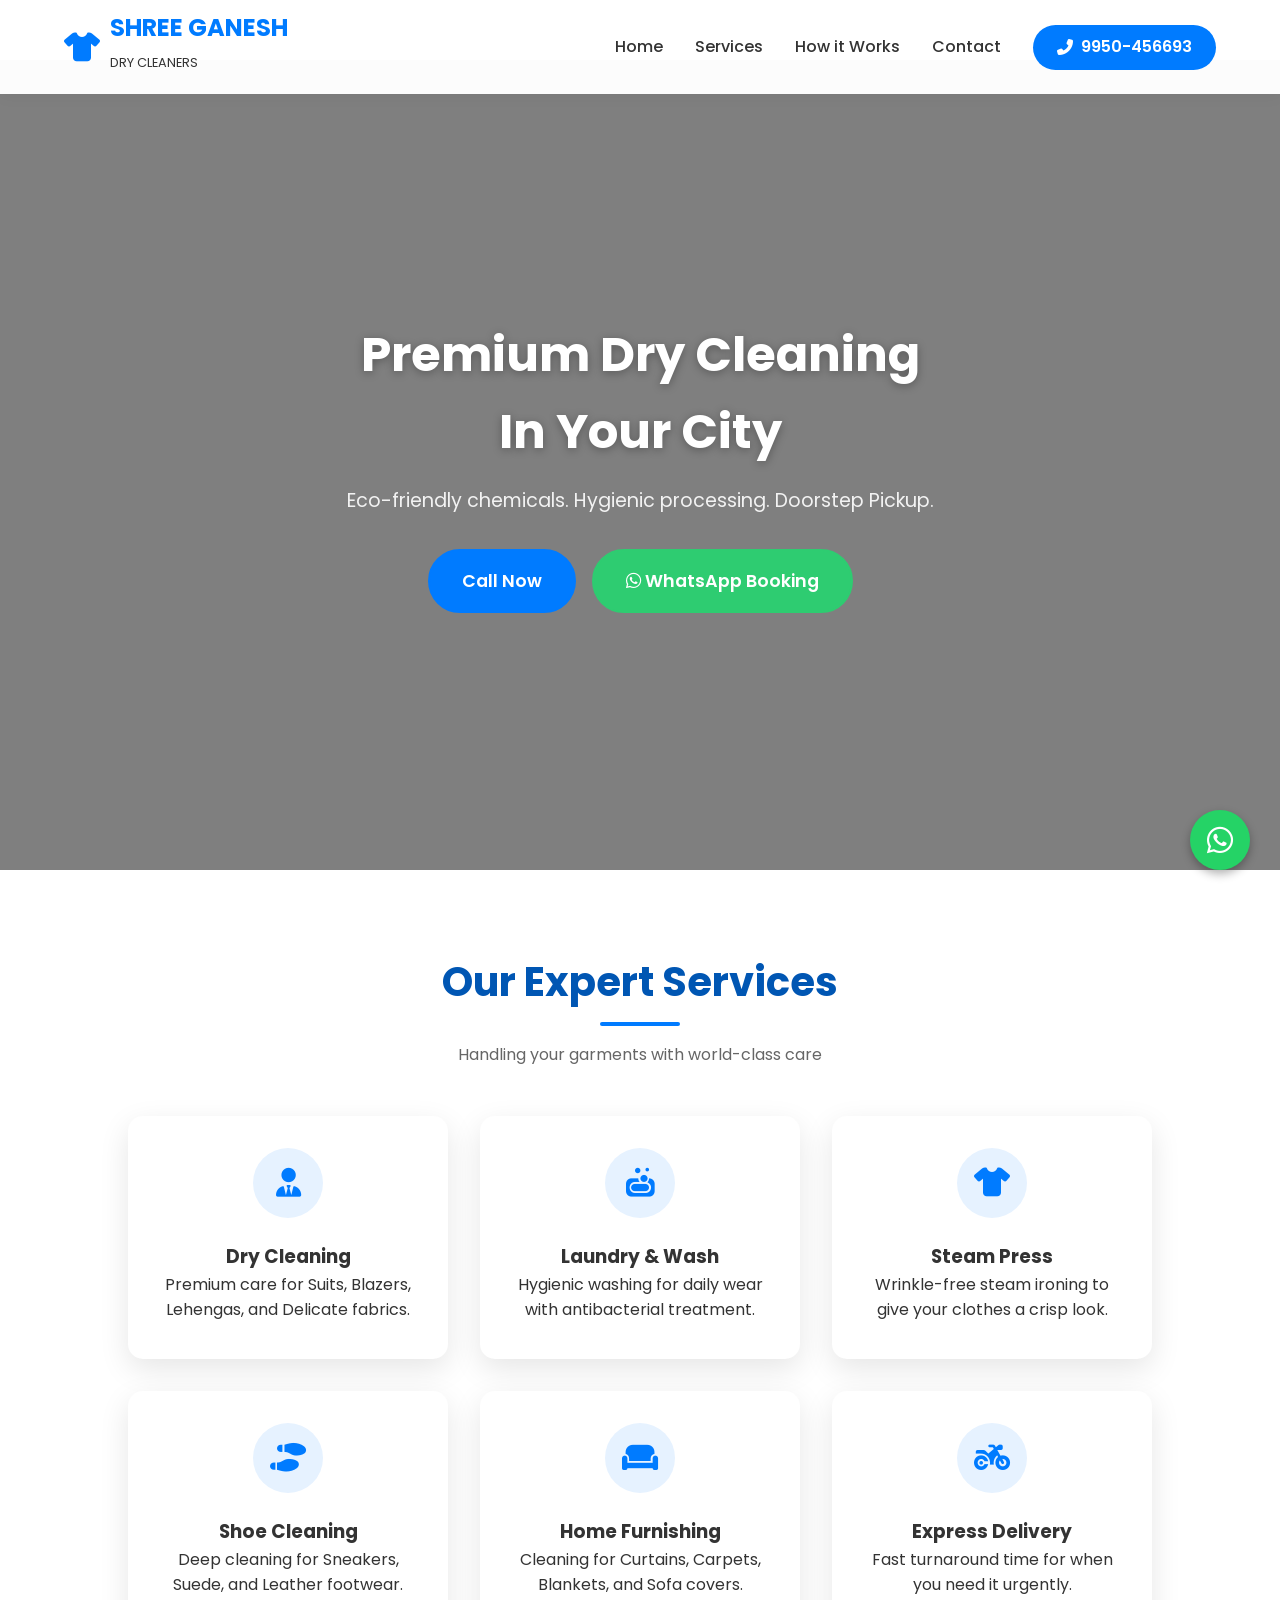
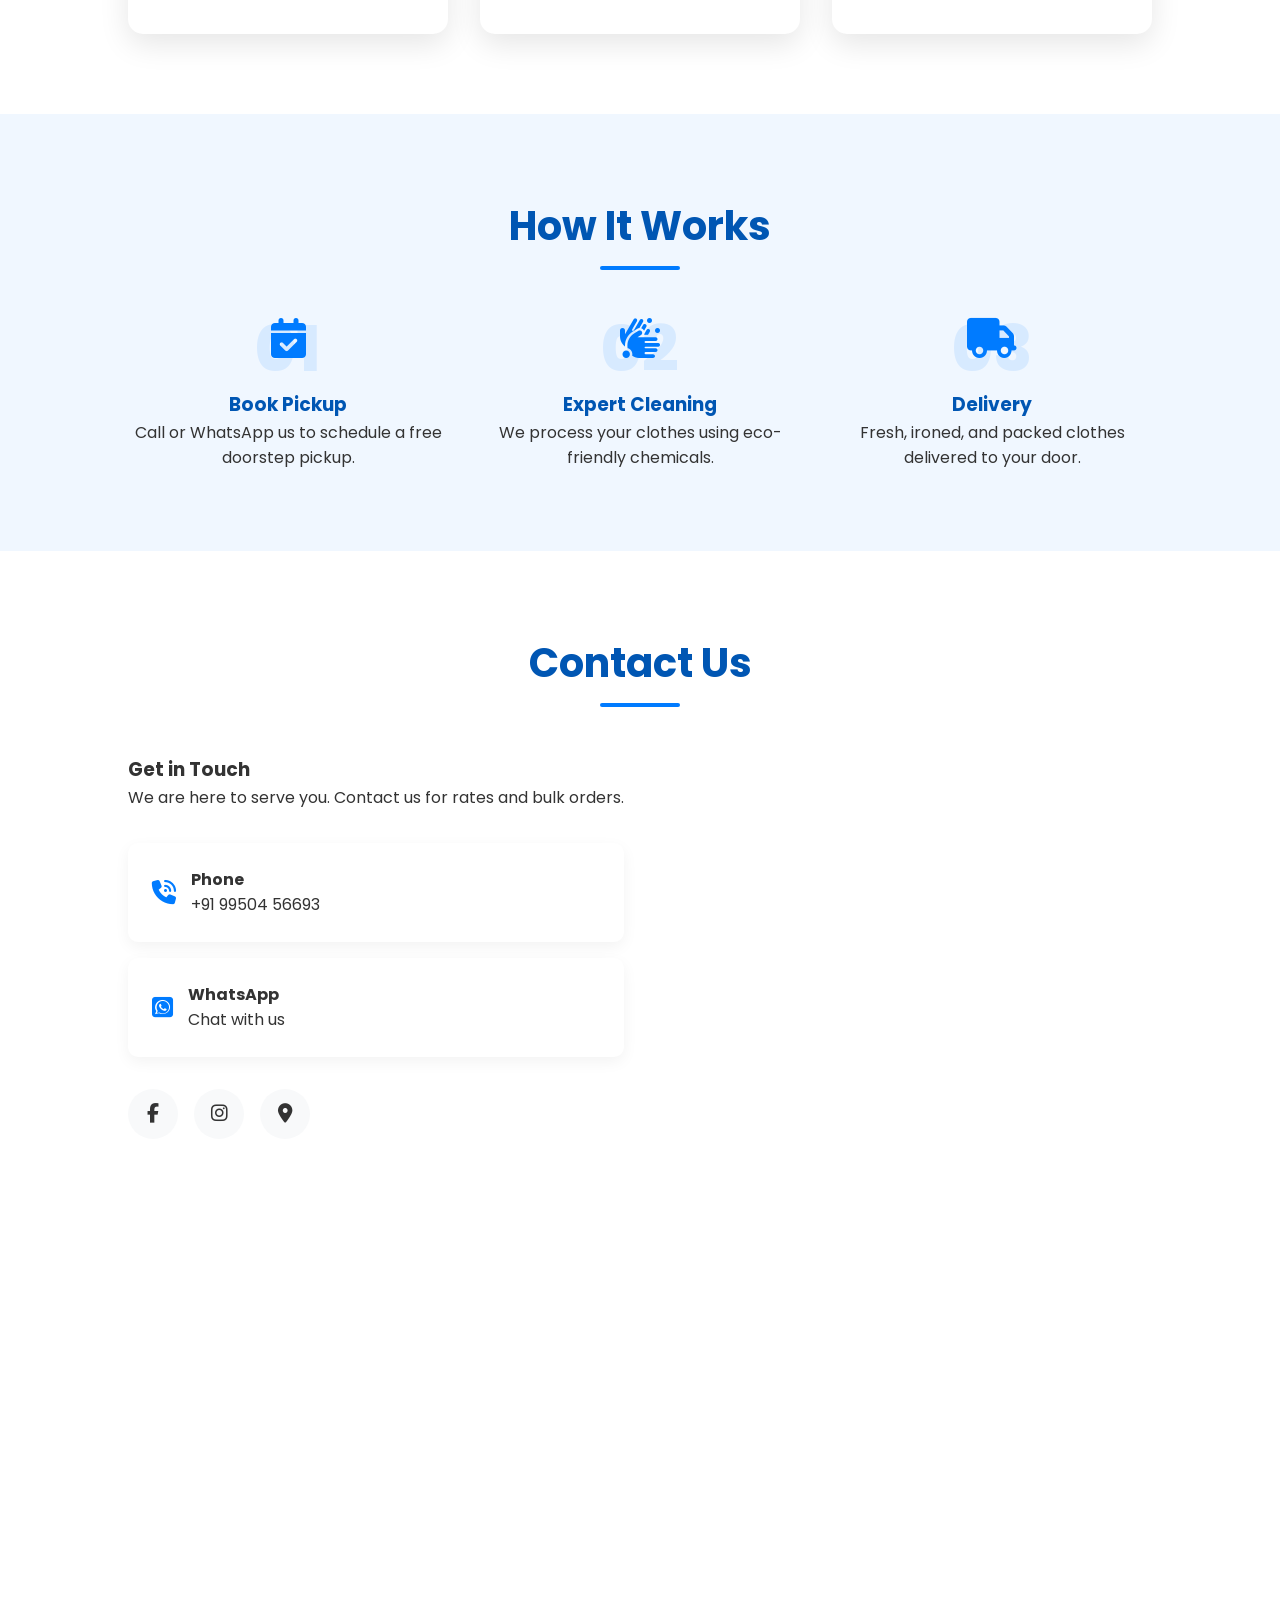
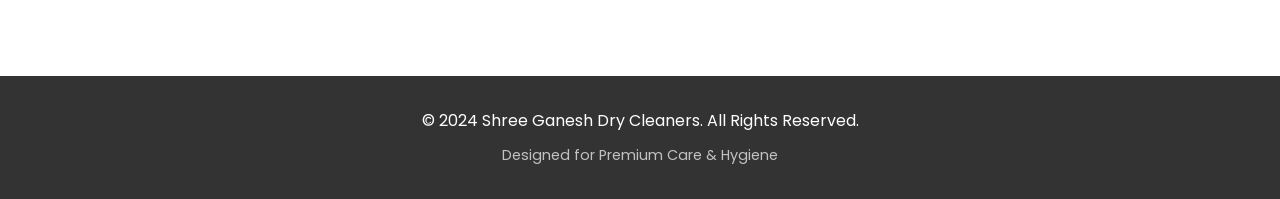
==== index.html @ 471243cd "Update index.html" ====
<!DOCTYPE html>
<html lang="en">
<head>
    <meta charset="UTF-8">
    <meta name="viewport" content="width=device-width, initial-scale=1.0">
    <title>Shree Ganesh Dry Cleaners | Premium Laundry Service</title>
    <link href="https://fonts.googleapis.com/css2?family=Poppins:wght@300;400;600;700&display=swap" rel="stylesheet">
    <link rel="stylesheet" href="https://cdnjs.cloudflare.com/ajax/libs/font-awesome/6.4.0/css/all.min.css">
    
    <style>
        /* --- VARIABLES & RESET --- */
        :root {
            --primary: #007bff; /* Clean Blue like UClean/Tumbledry */
            --secondary: #0056b3;
            --accent: #2ecc71; /* WhatsApp Green */
            --dark: #333333;
            --light: #f8f9fa;
            --white: #ffffff;
            --shadow: 0 10px 30px rgba(0,0,0,0.1);
            --transition: all 0.3s ease;
        }

        * {
            margin: 0;
            padding: 0;
            box-sizing: border-box;
            font-family: 'Poppins', sans-serif;
            scroll-behavior: smooth;
        }

        body {
            color: var(--dark);
            line-height: 1.6;
            background-color: var(--white);
        }

        a { text-decoration: none; color: inherit; }
        ul { list-style: none; }

        /* --- NAVBAR --- */
        header {
            position: fixed;
            top: 0;
            width: 100%;
            background: rgba(255, 255, 255, 0.98);
            box-shadow: 0 2px 15px rgba(0,0,0,0.05);
            z-index: 1000;
            padding: 1rem 5%;
            display: flex;
            justify-content: space-between;
            align-items: center;
        }

        .logo {
            font-size: 1.5rem;
            font-weight: 700;
            color: var(--primary);
            display: flex;
            align-items: center;
            gap: 10px;
        }

        .logo i { font-size: 1.8rem; }

        .nav-menu {
            display: flex;
            gap: 2rem;
            align-items: center;
        }

        .nav-link {
            font-weight: 500;
            color: var(--dark);
            transition: var(--transition);
        }

        .nav-link:hover { color: var(--primary); }

        .cta-btn {
            background: var(--primary);
            color: var(--white);
            padding: 0.6rem 1.5rem;
            border-radius: 50px;
            font-weight: 600;
            transition: var(--transition);
            display: inline-flex;
            align-items: center;
            gap: 8px;
        }

        .cta-btn:hover {
            background: var(--secondary);
            transform: translateY(-2px);
        }

        /* --- HERO SECTION --- */
        .hero {
            height: 90vh;
            background: linear-gradient(rgba(0,0,0,0.5), rgba(0,0,0,0.5)), url('https://images.unsplash.com/photo-1545173168-9f1947eebb8f?ixlib=rb-1.2.1&auto=format&fit=crop&w=1950&q=80');
            background-size: cover;
            background-position: center;
            display: flex;
            align-items: center;
            justify-content: center;
            text-align: center;
            color: var(--white);
            padding: 0 1rem;
            margin-top: 60px;
        }

        .hero-content h1 {
            font-size: 3rem;
            margin-bottom: 1rem;
            text-shadow: 0 2px 10px rgba(0,0,0,0.3);
        }

        .hero-content p {
            font-size: 1.2rem;
            margin-bottom: 2rem;
            opacity: 0.9;
        }

        .btn-group {
            display: flex;
            gap: 1rem;
            justify-content: center;
            flex-wrap: wrap;
        }

        .hero-btn {
            padding: 1rem 2rem;
            border-radius: 50px;
            font-weight: 600;
            font-size: 1.1rem;
            transition: var(--transition);
        }

        .btn-primary {
            background: var(--primary);
            color: var(--white);
            border: 2px solid var(--primary);
        }

        .btn-whatsapp {
            background: var(--accent);
            color: var(--white);
            border: 2px solid var(--accent);
        }

        .hero-btn:hover { transform: scale(1.05); }

        /* --- SERVICES SECTION --- */
        section { padding: 5rem 10%; }

        .section-header {
            text-align: center;
            margin-bottom: 3rem;
        }

        .section-header h2 {
            font-size: 2.5rem;
            color: var(--secondary);
            margin-bottom: 0.5rem;
        }

        .divider {
            height: 4px;
            width: 80px;
            background: var(--primary);
            margin: 0 auto;
            border-radius: 2px;
        }

        .services-grid {
            display: grid;
            grid-template-columns: repeat(auto-fit, minmax(250px, 1fr));
            gap: 2rem;
        }

        .service-card {
            background: var(--white);
            padding: 2rem;
            border-radius: 15px;
            box-shadow: var(--shadow);
            text-align: center;
            transition: var(--transition);
            border-bottom: 4px solid transparent;
        }

        .service-card:hover {
            transform: translateY(-10px);
            border-bottom: 4px solid var(--primary);
        }

        .service-icon {
            width: 70px;
            height: 70px;
            background: #e6f2ff;
            border-radius: 50%;
            display: flex;
            align-items: center;
            justify-content: center;
            margin: 0 auto 1.5rem;
            color: var(--primary);
            font-size: 1.8rem;
        }

        /* --- HOW IT WORKS (Process) --- */
        .process-section {
            background-color: #f0f7ff;
        }

        .process-steps {
            display: flex;
            justify-content: space-between;
            flex-wrap: wrap;
            gap: 2rem;
            text-align: center;
        }

        .step {
            flex: 1;
            min-width: 200px;
            position: relative;
        }

        .step-number {
            font-size: 4rem;
            color: rgba(0, 123, 255, 0.1);
            font-weight: 800;
            position: absolute;
            top: -20px;
            left: 50%;
            transform: translateX(-50%);
            z-index: 0;
        }

        .step-content {
            position: relative;
            z-index: 1;
        }

        .step h3 { margin-top: 1rem; color: var(--secondary); }

        /* --- CONTACT SECTION --- */
        .contact-container {
            display: flex;
            flex-wrap: wrap;
            gap: 2rem;
            justify-content: space-between;
        }

        .contact-info {
            flex: 1;
            min-width: 300px;
        }

        .contact-card {
            background: var(--white);
            padding: 1.5rem;
            border-radius: 10px;
            box-shadow: 0 5px 15px rgba(0,0,0,0.05);
            margin-bottom: 1rem;
            display: flex;
            align-items: center;
            gap: 15px;
            transition: var(--transition);
        }
        
        .contact-card:hover { transform: translateX(10px); }

        .contact-card i {
            font-size: 1.5rem;
            color: var(--primary);
        }

        .social-icons {
            display: flex;
            gap: 1rem;
            margin-top: 2rem;
        }

        .social-btn {
            width: 50px;
            height: 50px;
            border-radius: 50%;
            background: var(--light);
            display: flex;
            align-items: center;
            justify-content: center;
            color: var(--dark);
            font-size: 1.2rem;
            transition: var(--transition);
        }

        .social-btn:hover {
            background: var(--primary);
            color: var(--white);
        }

        /* --- FOOTER --- */
        footer {
            background: var(--dark);
            color: var(--white);
            padding: 2rem 5%;
            text-align: center;
        }

        /* --- FLOATING WHATSAPP --- */
        .float-wa {
            position: fixed;
            bottom: 30px;
            right: 30px;
            background-color: #25d366;
            color: white;
            width: 60px;
            height: 60px;
            border-radius: 50%;
            display: flex;
            align-items: center;
            justify-content: center;
            font-size: 30px;
            box-shadow: 0 4px 10px rgba(0,0,0,0.3);
            z-index: 2000;
            transition: var(--transition);
            animation: pulse 2s infinite;
        }

        .float-wa:hover { transform: scale(1.1); }

        @keyframes pulse {
            0% { box-shadow: 0 0 0 0 rgba(37, 211, 102, 0.7); }
            70% { box-shadow: 0 0 0 15px rgba(37, 211, 102, 0); }
            100% { box-shadow: 0 0 0 0 rgba(37, 211, 102, 0); }
        }

        /* --- MOBILE --- */
        .mobile-menu-btn { display: none; font-size: 1.5rem; cursor: pointer; }

        @media (max-width: 768px) {
            .mobile-menu-btn { display: block; }
            .nav-menu {
                display: none;
                position: absolute;
                top: 70px;
                left: 0;
                width: 100%;
                background: var(--white);
                flex-direction: column;
                padding: 2rem;
                box-shadow: 0 10px 10px rgba(0,0,0,0.1);
            }
            .nav-menu.active { display: flex; }
            .hero-content h1 { font-size: 2rem; }
            section { padding: 3rem 5%; }
        }
        
        /* Animation Classes */
        .fade-in {
            opacity: 0;
            transform: translateY(30px);
            transition: opacity 0.6s ease-out, transform 0.6s ease-out;
        }
        .fade-in.visible {
            opacity: 1;
            transform: translateY(0);
        }
    </style>
</head>
<body>

    <a href="https://wa.me/919950456693?text=Hi, I would like to schedule a laundry pickup." class="float-wa" target="_blank">
        <i class="fab fa-whatsapp"></i>
    </a>

    <header>
        <div class="logo">
            <i class="fas fa-tshirt"></i>
            <div>
                <span style="display:block; line-height:1;">SHREE GANESH</span>
                <span style="font-size: 0.8rem; font-weight:400; color:var(--dark);">DRY CLEANERS</span>
            </div>
        </div>
        <div class="mobile-menu-btn" onclick="toggleMenu()"><i class="fas fa-bars"></i></div>
        <ul class="nav-menu">
            <li><a href="#home" class="nav-link">Home</a></li>
            <li><a href="#services" class="nav-link">Services</a></li>
            <li><a href="#process" class="nav-link">How it Works</a></li>
            <li><a href="#contact" class="nav-link">Contact</a></li>
            <li>
                <a href="tel:9950456693" class="cta-btn">
                    <i class="fas fa-phone-alt"></i> 9950-456693
                </a>
            </li>
        </ul>
    </header>

    <div id="home" class="hero">
        <div class="hero-content fade-in">
            <h1>Premium Dry Cleaning<br>In Your City</h1>
            <p>Eco-friendly chemicals. Hygienic processing. Doorstep Pickup.</p>
            <div class="btn-group">
                <a href="tel:9950456693" class="hero-btn btn-primary">Call Now</a>
                <a href="https://wa.me/919950456693?text=Hi, I need a laundry pickup." class="hero-btn btn-whatsapp"><i class="fab fa-whatsapp"></i> WhatsApp Booking</a>
            </div>
        </div>
    </div>

    <section id="services">
        <div class="section-header fade-in">
            <h2>Our Expert Services</h2>
            <div class="divider"></div>
            <p style="margin-top:1rem; color:#666;">Handling your garments with world-class care</p>
        </div>
        
        <div class="services-grid">
            <div class="service-card fade-in">
                <div class="service-icon"><i class="fas fa-user-tie"></i></div>
                <h3>Dry Cleaning</h3>
                <p>Premium care for Suits, Blazers, Lehengas, and Delicate fabrics.</p>
            </div>
            <div class="service-card fade-in">
                <div class="service-icon"><i class="fas fa-soap"></i></div>
                <h3>Laundry & Wash</h3>
                <p>Hygienic washing for daily wear with antibacterial treatment.</p>
            </div>
            <div class="service-card fade-in">
                <div class="service-icon"><i class="fas fa-tshirt"></i></div>
                <h3>Steam Press</h3>
                <p>Wrinkle-free steam ironing to give your clothes a crisp look.</p>
            </div>
            <div class="service-card fade-in">
                <div class="service-icon"><i class="fas fa-shoe-prints"></i></div>
                <h3>Shoe Cleaning</h3>
                <p>Deep cleaning for Sneakers, Suede, and Leather footwear.</p>
            </div>
            <div class="service-card fade-in">
                <div class="service-icon"><i class="fas fa-couch"></i></div>
                <h3>Home Furnishing</h3>
                <p>Cleaning for Curtains, Carpets, Blankets, and Sofa covers.</p>
            </div>
            <div class="service-card fade-in">
                <div class="service-icon"><i class="fas fa-motorcycle"></i></div>
                <h3>Express Delivery</h3>
                <p>Fast turnaround time for when you need it urgently.</p>
            </div>
        </div>
    </section>

    <section id="process" class="process-section">
        <div class="section-header fade-in">
            <h2>How It Works</h2>
            <div class="divider"></div>
        </div>
        <div class="process-steps">
            <div class="step fade-in">
                <div class="step-number">01</div>
                <div class="step-content">
                    <i class="fas fa-calendar-check" style="font-size: 2.5rem; color: var(--primary); margin-bottom: 1rem;"></i>
                    <h3>Book Pickup</h3>
                    <p>Call or WhatsApp us to schedule a free doorstep pickup.</p>
                </div>
            </div>
            <div class="step fade-in">
                <div class="step-number">02</div>
                <div class="step-content">
                    <i class="fas fa-hands-bubbles" style="font-size: 2.5rem; color: var(--primary); margin-bottom: 1rem;"></i>
                    <h3>Expert Cleaning</h3>
                    <p>We process your clothes using eco-friendly chemicals.</p>
                </div>
            </div>
            <div class="step fade-in">
                <div class="step-number">03</div>
                <div class="step-content">
                    <i class="fas fa-truck" style="font-size: 2.5rem; color: var(--primary); margin-bottom: 1rem;"></i>
                    <h3>Delivery</h3>
                    <p>Fresh, ironed, and packed clothes delivered to your door.</p>
                </div>
            </div>
        </div>
    </section>

    <section id="contact">
        <div class="section-header fade-in">
            <h2>Contact Us</h2>
            <div class="divider"></div>
        </div>
        <div class="contact-container">
            <div class="contact-info fade-in">
                <h3>Get in Touch</h3>
                <p style="margin-bottom: 2rem;">We are here to serve you. Contact us for rates and bulk orders.</p>
                
                <a href="tel:9950456693" class="contact-card">
                    <i class="fas fa-phone-volume"></i>
                    <div>
                        <h4>Phone</h4>
                        <p>+91 99504 56693</p>
                    </div>
                </a>
                
                <a href="https://wa.me/919950456693" class="contact-card">
                    <i class="fab fa-whatsapp-square"></i>
                    <div>
                        <h4>WhatsApp</h4>
                        <p>Chat with us</p>
                    </div>
                </a>

                <div class="social-icons">
                    <a href="https://www.facebook.com/profile.php?id=61555297948252&sk=about" class="social-btn" title="Facebook"><i class="fab fa-facebook-f"></i></a>
                    <a href="https://www.instagram.com/sgdry_cleaners/" class="social-btn" title="Instagram"><i class="fab fa-instagram"></i></a>
                    <a href="https://maps.app.goo.gl/2CET2PLKk7V8Wr288" class="social-btn" title="Google Map"><i class="fas fa-map-marker-alt"></i></a>
                </div>
            </div>
            
            <div class="contact-image fade-in" style="flex:1; min-width:300px; height: 350px; background: url('https://images.unsplash.com/photo-1517677208171-0bc6799a631f?ixlib=rb-1.2.1&auto=format&fit=crop&w=1350&q=80') center/cover; border-radius: 15px;">
                </div>
        </div>
    </section>
    
    <iframe src="https://www.google.com/maps/embed?pb=!1m18!1m12!1m3!1d3611.775220442018!2d75.83210241010208!3d25.14328917765285!2m3!1f0!2f0!3f0!3m2!1i1024!2i768!4f13.1!3m3!1m2!1s0x396f84c1965e6d31%3A0x9be61f340d26aabc!2sSHREE%20GANESH%20DRY%20CLEANERS!5e0!3m2!1sen!2sin!4v1766423666467!5m2!1sen!2sin" width="600" height="450" style="border:0;" allowfullscreen="" loading="lazy" referrerpolicy="no-referrer-when-downgrade"></iframe>

    <footer>
        <p>&copy; 2024 Shree Ganesh Dry Cleaners. All Rights Reserved.</p>
        <p style="font-size: 0.9rem; margin-top: 10px; opacity: 0.7;">
            Designed for Premium Care & Hygiene
        </p>
    </footer>

    <script>
        // Mobile Menu Toggle
        function toggleMenu() {
            document.querySelector('.nav-menu').classList.toggle('active');
        }

        // Scroll Animation Observer
        const observer = new IntersectionObserver((entries) => {
            entries.forEach(entry => {
                if (entry.isIntersecting) {
                    entry.target.classList.add('visible');
                }
            });
        }, { threshold: 0.1 });

        document.querySelectorAll('.fade-in').forEach(el => observer.observe(el));
    </script>
</body>
</html>
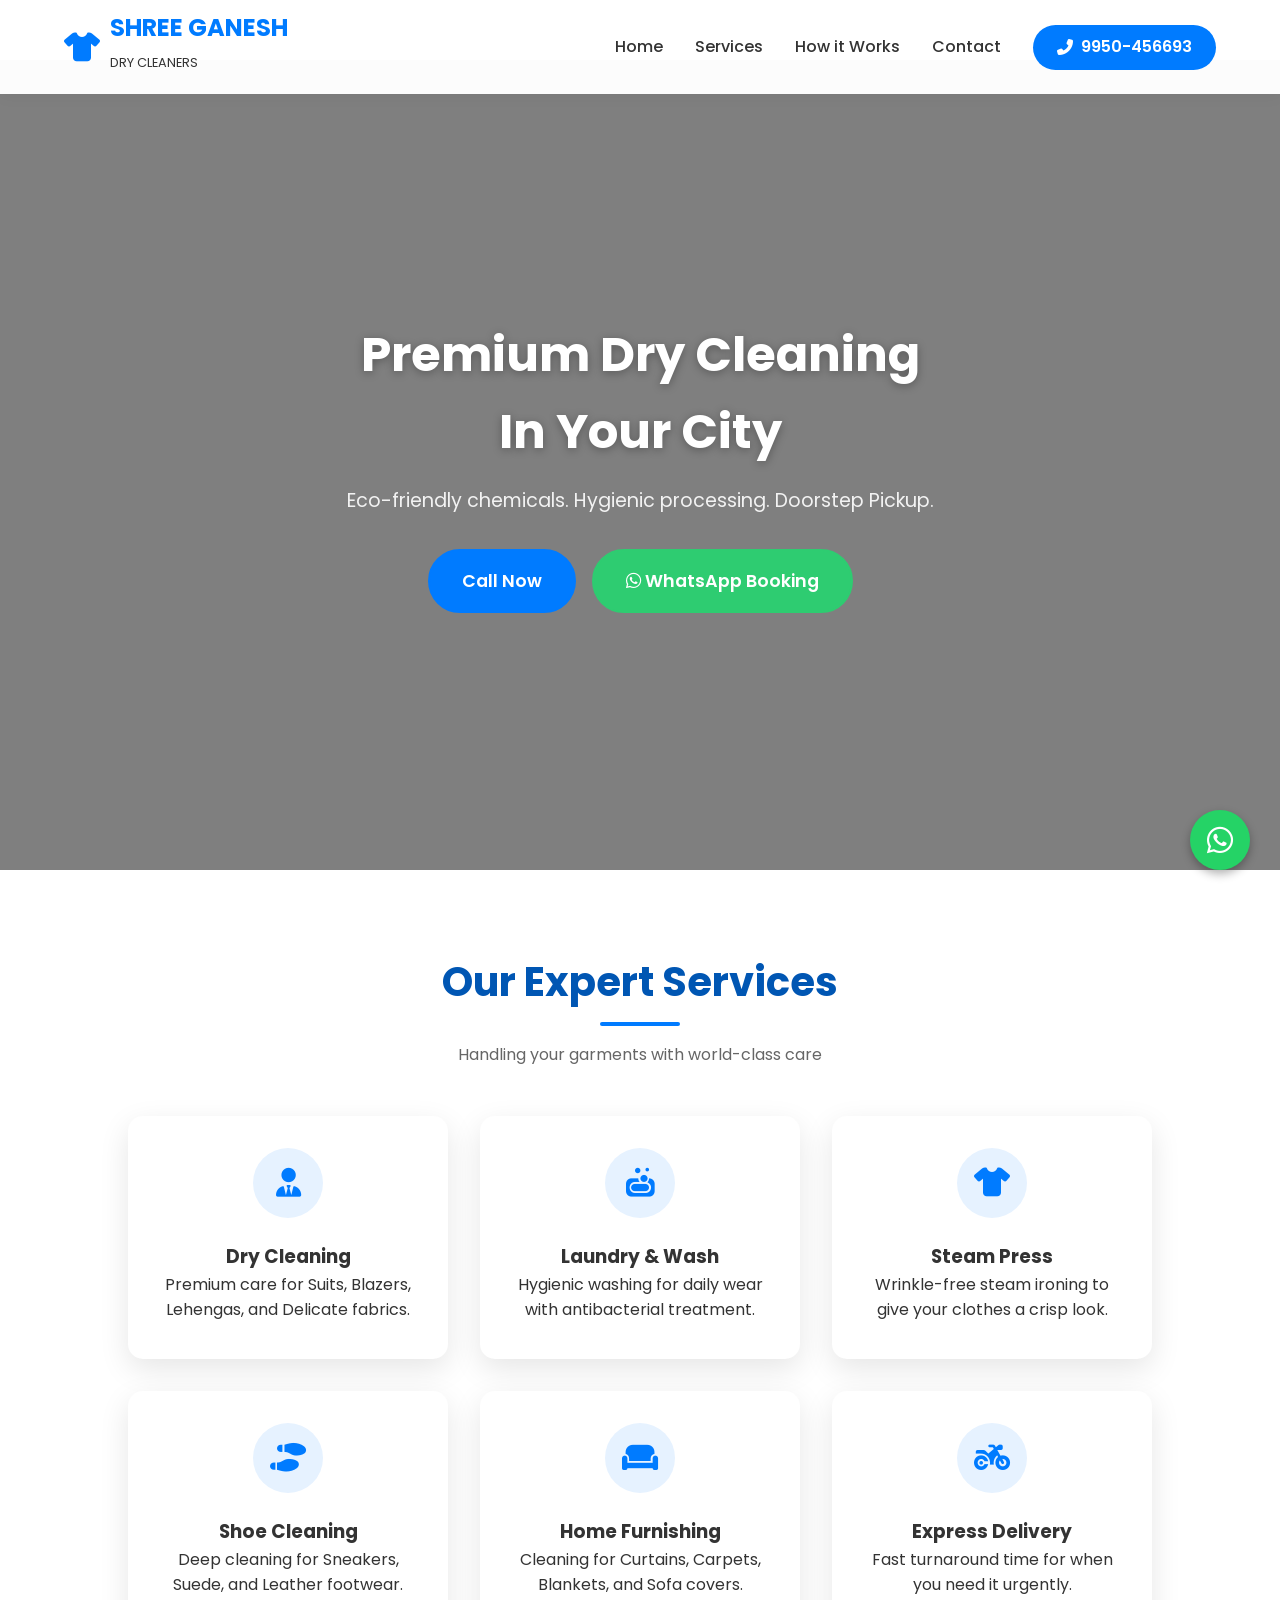
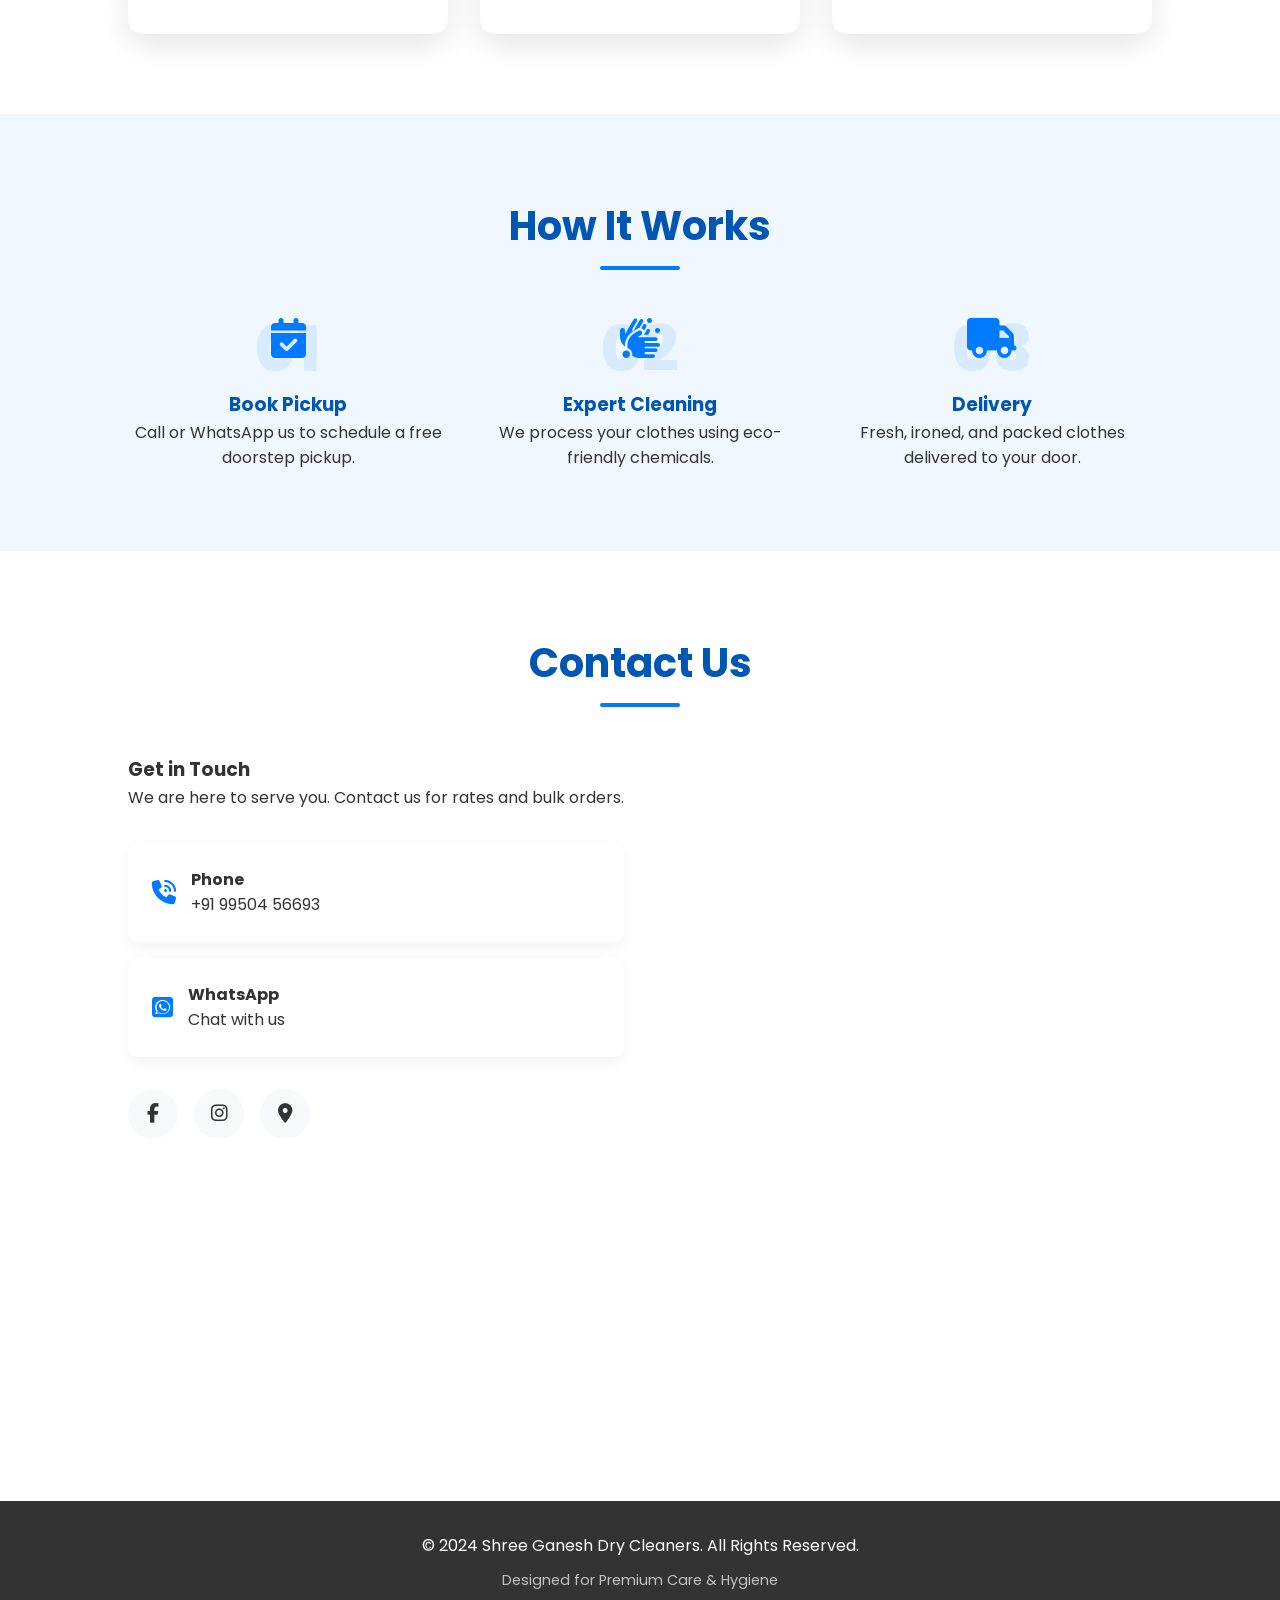
==== commit 5b2cfea9: "Update index.html" ====
--- a/index.html
+++ b/index.html
@@ -518,7 +518,7 @@
         </div>
     </section>
     
-    <iframe src="https://www.google.com/maps/embed?pb=!1m18!1m12!1m3!1d3611.775220442018!2d75.83210241010208!3d25.14328917765285!2m3!1f0!2f0!3f0!3m2!1i1024!2i768!4f13.1!3m3!1m2!1s0x396f84c1965e6d31%3A0x9be61f340d26aabc!2sSHREE%20GANESH%20DRY%20CLEANERS!5e0!3m2!1sen!2sin!4v1766423666467!5m2!1sen!2sin" width="600" height="450" style="border:0;" allowfullscreen="" loading="lazy" referrerpolicy="no-referrer-when-downgrade"></iframe>
+    <iframe src="https://www.google.com/maps/embed?pb=!1m18!1m12!1m3!1d3611.775220442018!2d75.83210241010208!3d25.14328917765285!2m3!1f0!2f0!3f0!3m2!1i1024!2i768!4f13.1!3m3!1m2!1s0x396f84c1965e6d31%3A0x9be61f340d26aabc!2sSHREE%20GANESH%20DRY%20CLEANERS!5e0!3m2!1sen!2sin!4v1766423666467!5m2!1sen!2sin" width="400" height="275" style="border:0;" allowfullscreen="" loading="lazy" referrerpolicy="no-referrer-when-downgrade"></iframe>
 
     <footer>
         <p>&copy; 2024 Shree Ganesh Dry Cleaners. All Rights Reserved.</p>
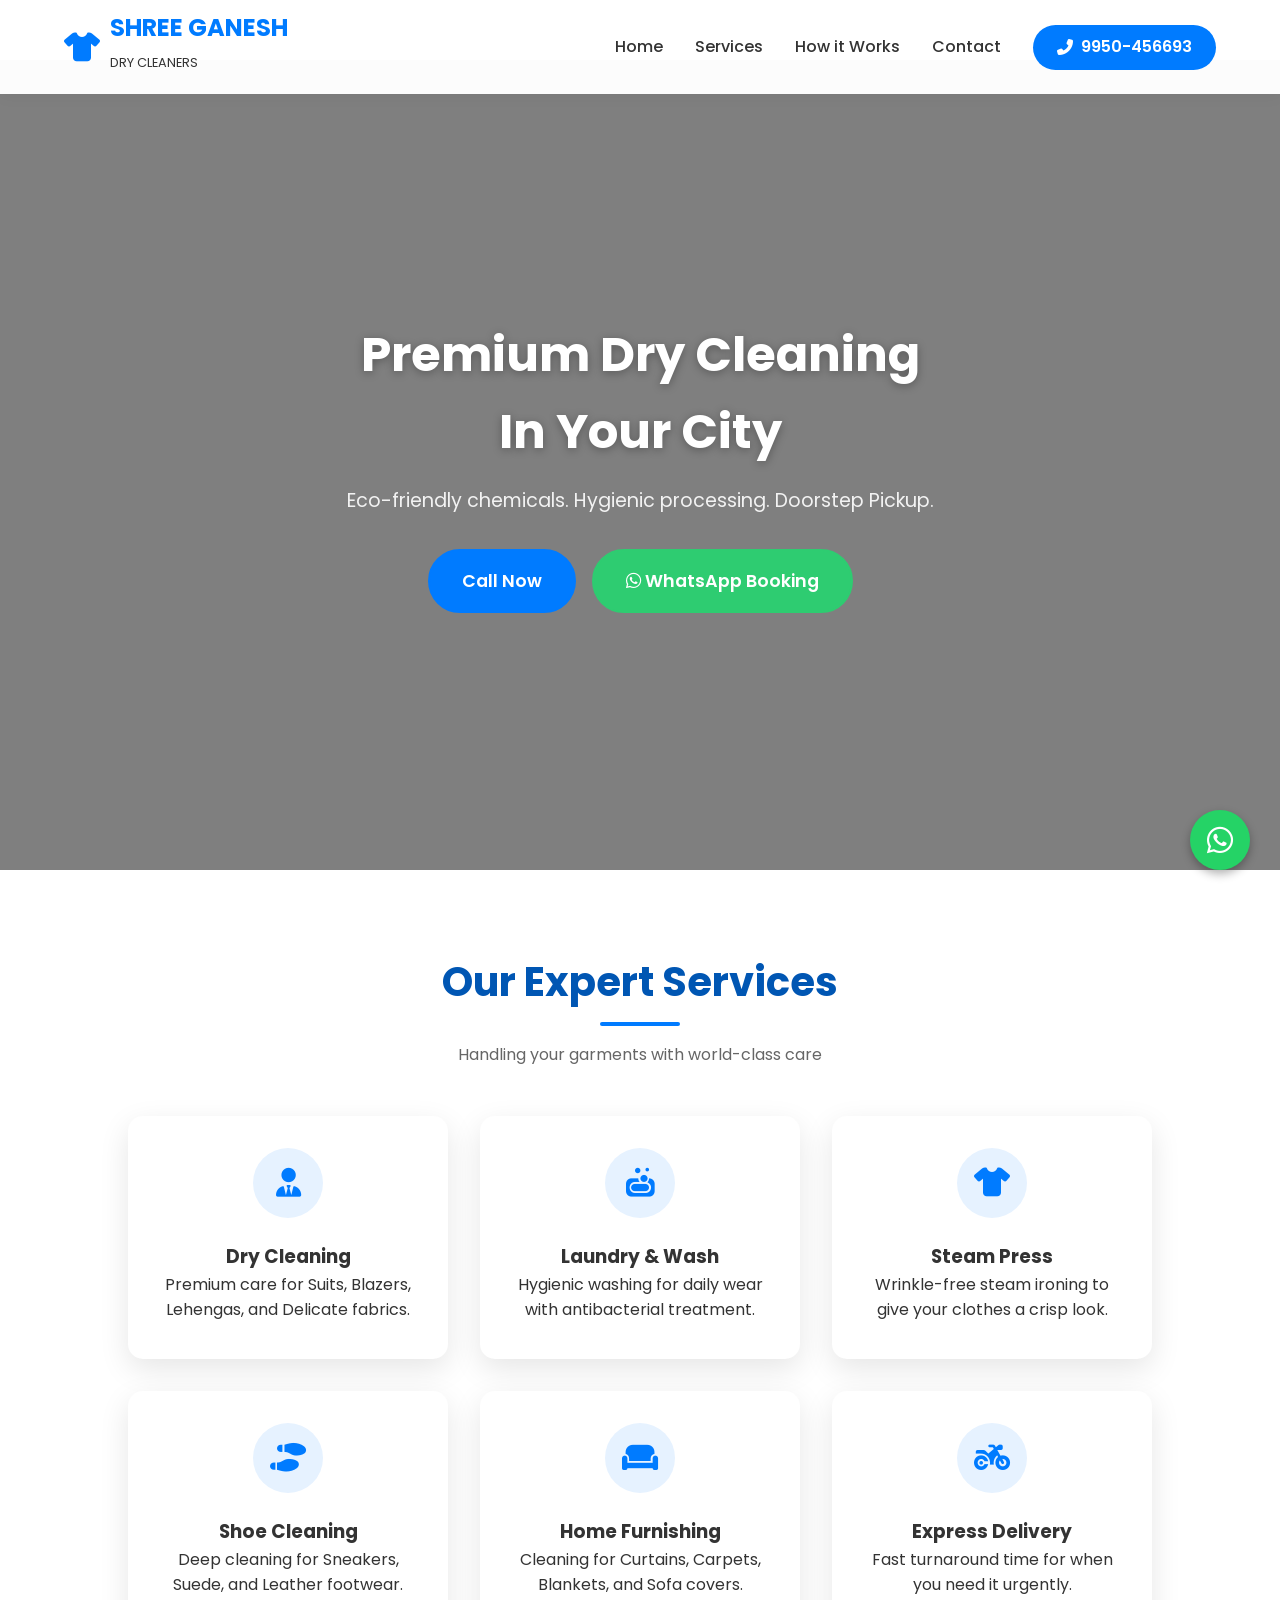
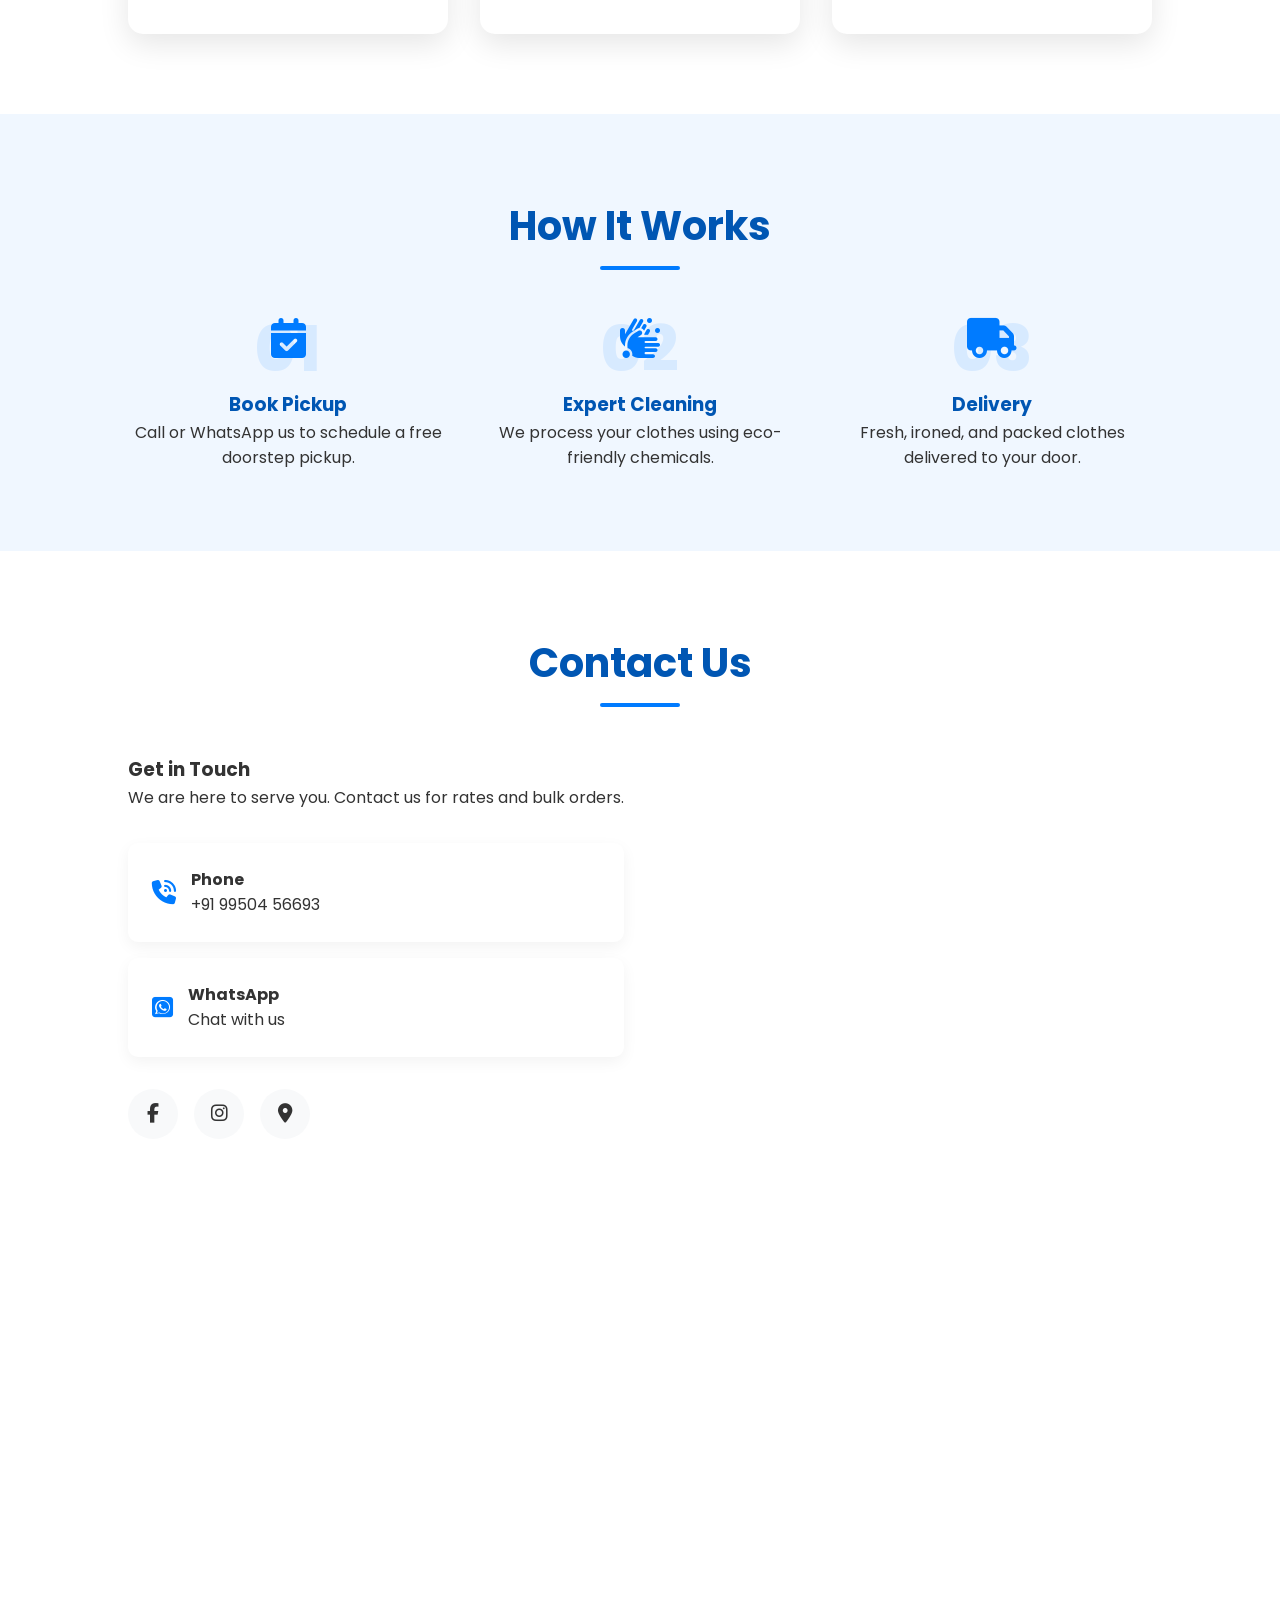
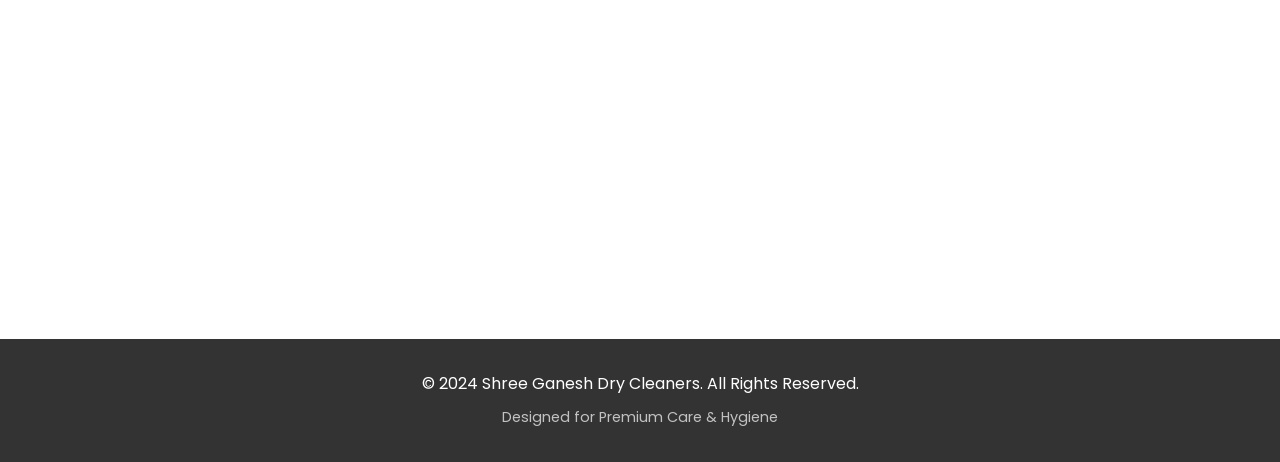
==== commit 205245fe: "Update index.html" ====
--- a/index.html
+++ b/index.html
@@ -518,7 +518,16 @@
         </div>
     </section>
     
-    <iframe src="https://www.google.com/maps/embed?pb=!1m18!1m12!1m3!1d3611.775220442018!2d75.83210241010208!3d25.14328917765285!2m3!1f0!2f0!3f0!3m2!1i1024!2i768!4f13.1!3m3!1m2!1s0x396f84c1965e6d31%3A0x9be61f340d26aabc!2sSHREE%20GANESH%20DRY%20CLEANERS!5e0!3m2!1sen!2sin!4v1766423666467!5m2!1sen!2sin" width="400" height="275" style="border:0;" allowfullscreen="" loading="lazy" referrerpolicy="no-referrer-when-downgrade"></iframe>
+    <div style="position: relative; padding-bottom: 56.25%; height: 0; overflow: hidden; max-width: 100%;">
+  <iframe 
+    src="https://www.google.com/maps/embed?pb=!1m18!1m12!1m3!1d3611.775220442018!2d75.83210241010208!3d25.14328917765285!2m3!1f0!2f0!3f0!3m2!1i1024!2i768!4f13.1!3m3!1m2!1s0x396f84c1965e6d31%3A0x9be61f340d26aabc!2sSHREE%20GANESH%20DRY%20CLEANERS!5e0!3m2!1sen!2sin!4v1766423666467!5m2!1sen!2sin" 
+    style="position: absolute; top: 0; left: 0; width: 100%; height: 100%; border: 0;" 
+    allowfullscreen="" 
+    loading="lazy" 
+    referrerpolicy="no-referrer-when-downgrade">
+  </iframe>
+</div>
+    
 
     <footer>
         <p>&copy; 2024 Shree Ganesh Dry Cleaners. All Rights Reserved.</p>
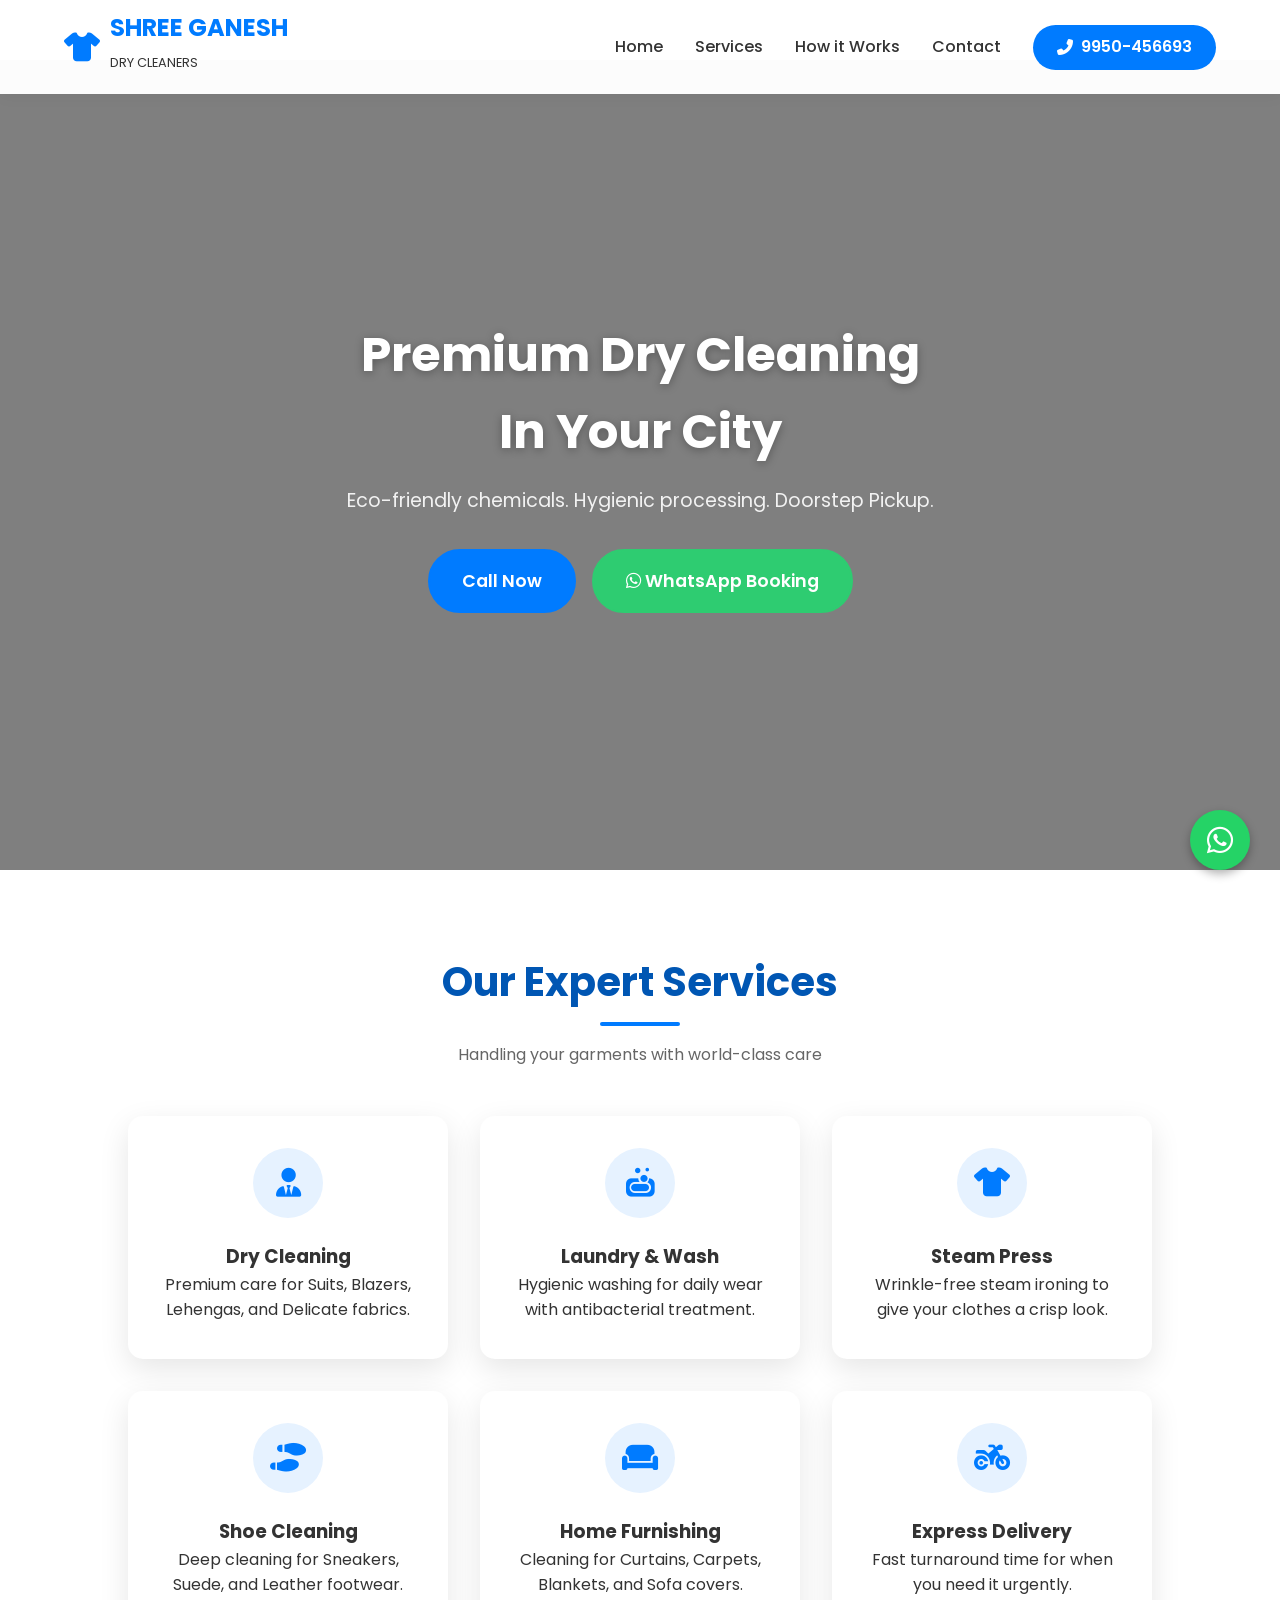
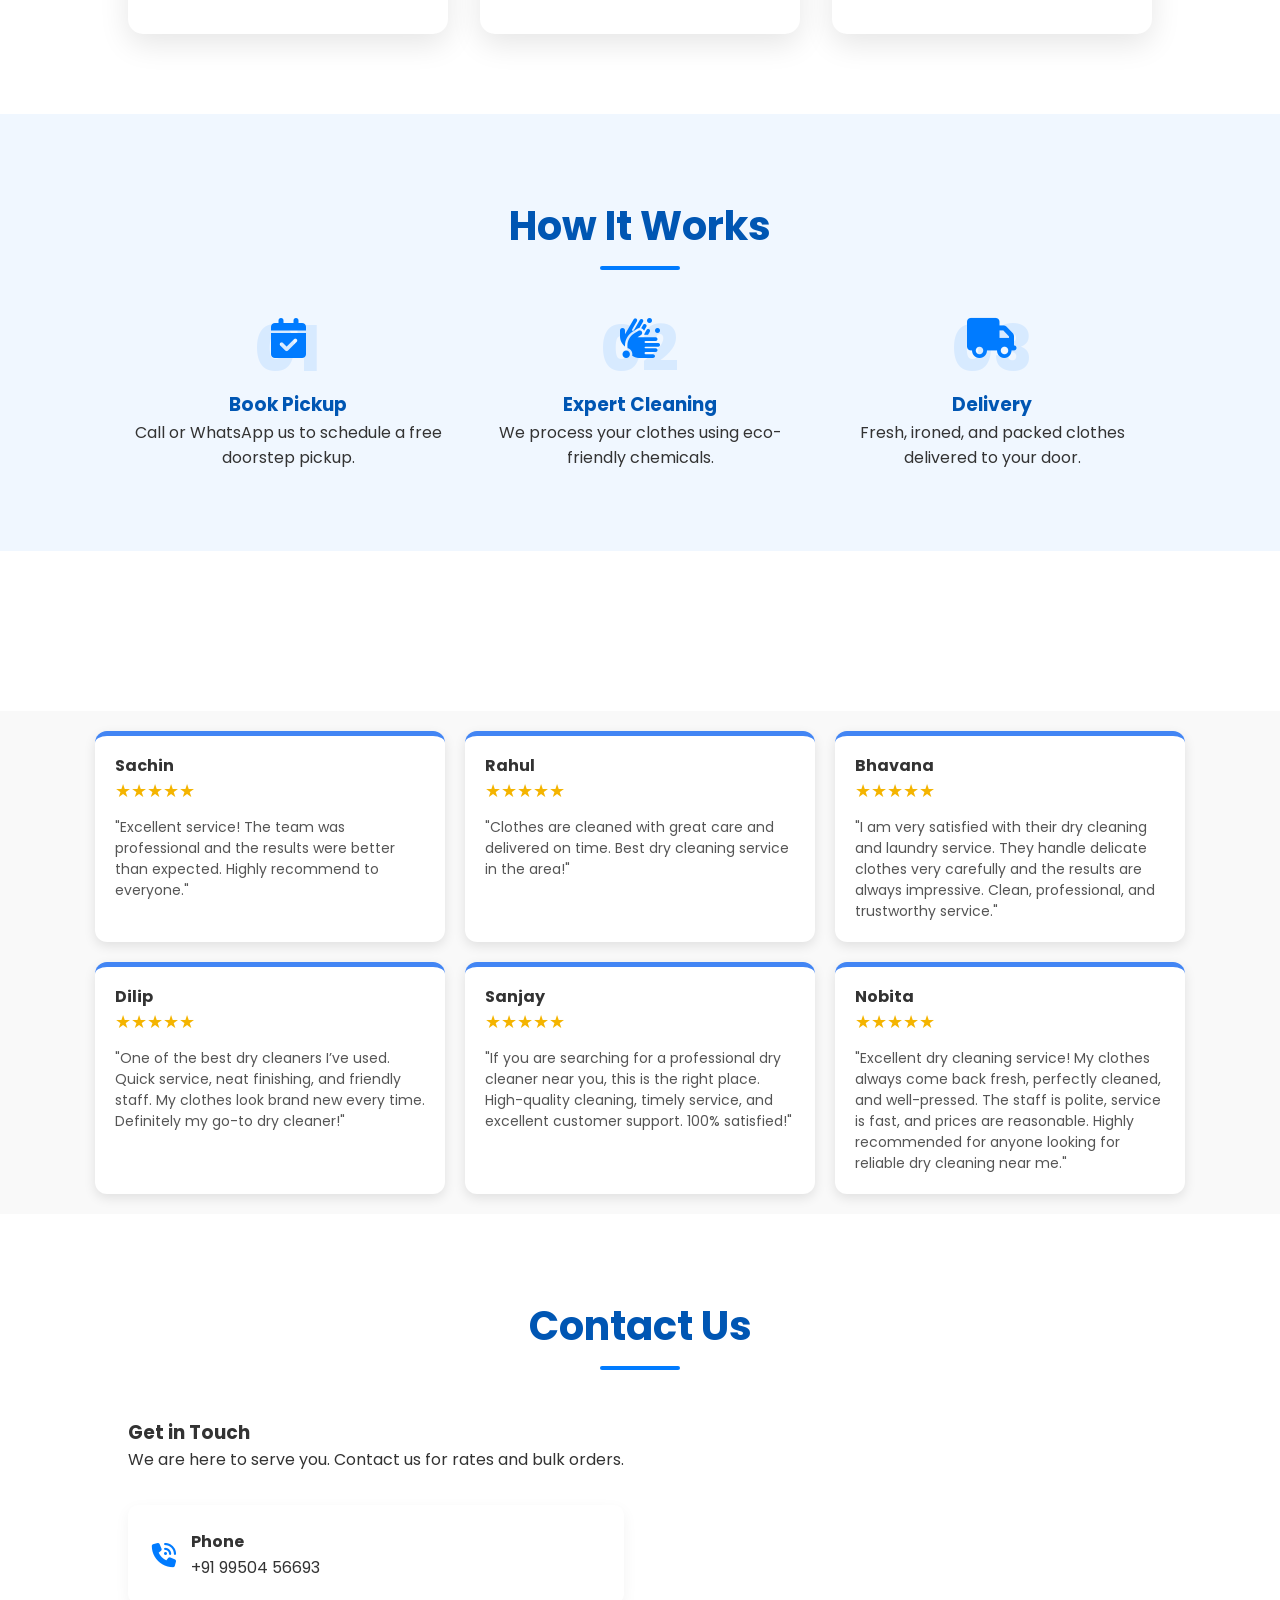
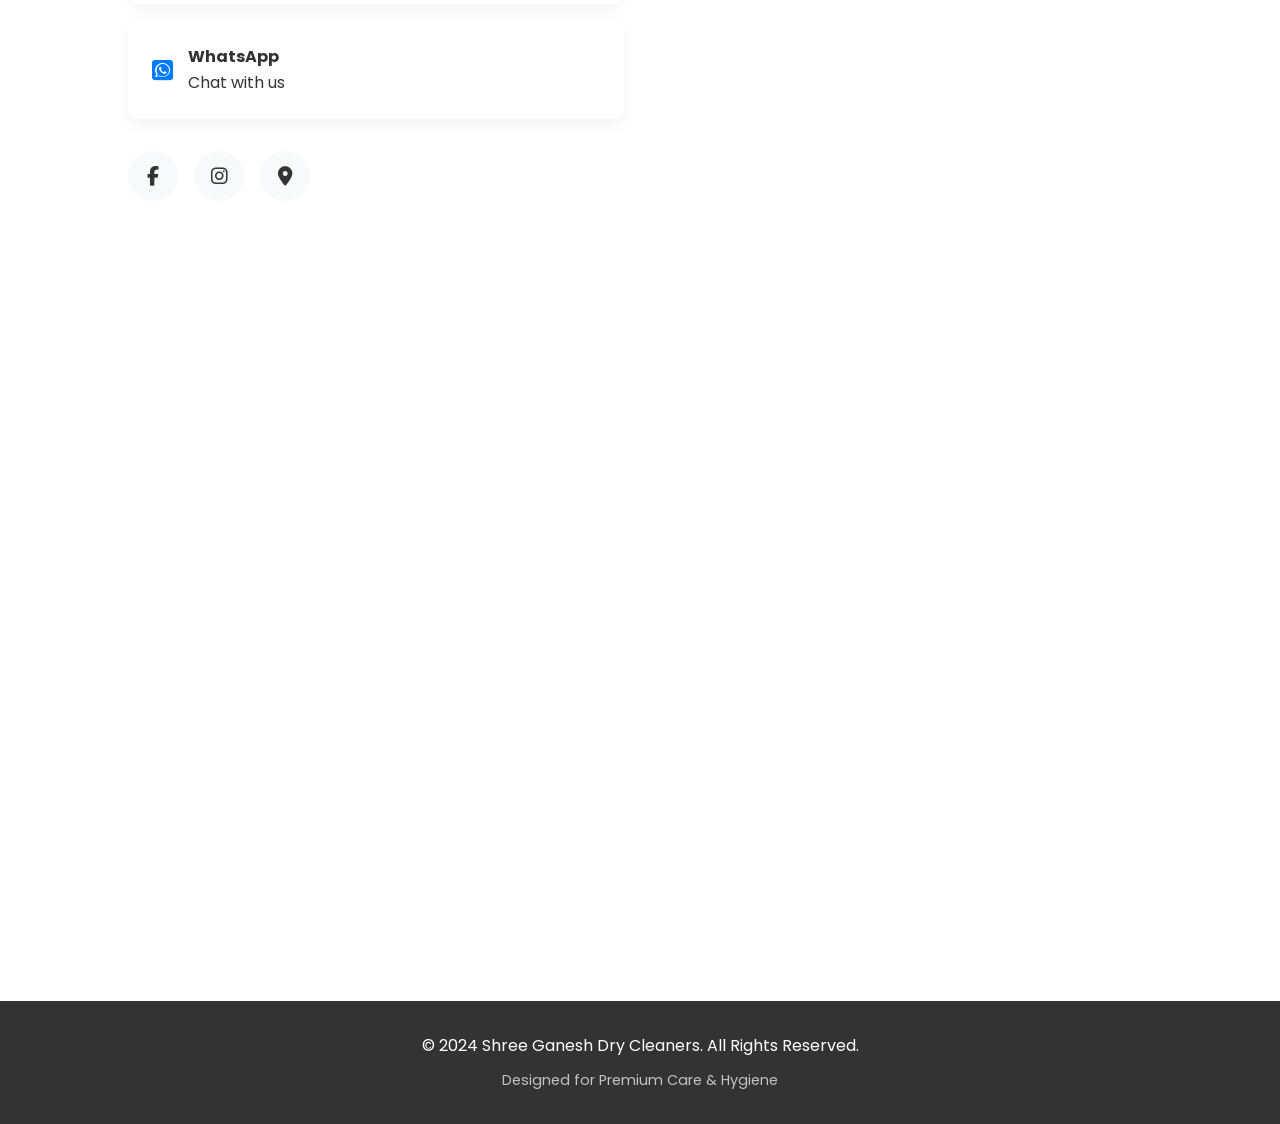
==== commit 6afa3686: "Update index.html" ====
--- a/index.html
+++ b/index.html
@@ -479,6 +479,128 @@
             </div>
         </div>
     </section>
+ <section>
+    <style>
+  .review-container {
+    display: flex;
+    flex-wrap: wrap;
+    gap: 20px;
+    justify-content: center;
+    font-family: sans-serif;
+    padding: 20px;
+    background-color: #f9f9f9;
+  }
+
+  .review-card {
+    background: white;
+    border-radius: 12px;
+    box-shadow: 0 4px 12px rgba(0,0,0,0.1);
+    padding: 20px;
+    width: 100%; /* Full width on mobile */
+    max-width: 350px; /* Limits width on desktop */
+    border-top: 5px solid #4285F4; /* Google Blue */
+  }
+
+  .review-header {
+    display: flex;
+    align-items: center;
+    margin-bottom: 10px;
+  }
+
+  .user-img {
+    width: 45px;
+    height: 45px;
+    border-radius: 50%;
+    margin-right: 12px;
+    background-color: #eee;
+  }
+
+  .user-info {
+    line-height: 1.2;
+  }
+
+  .user-name {
+    font-weight: bold;
+    font-size: 16px;
+    display: block;
+  }
+
+  .stars {
+    color: #f4b400; /* Google Star Yellow */
+    font-size: 18px;
+    margin: 5px 0;
+  }
+
+  .review-text {
+    font-size: 14px;
+    color: #555;
+    line-height: 1.5;
+  }
+</style>
+    </section>
+<div class="review-container">
+  <div class="review-card">
+    <div class="review-header">
+      <div class="user-info">
+        <span class="user-name">Sachin</span>
+        <div class="stars">★★★★★</div>
+      </div>
+    </div>
+    <p class="review-text">"Excellent service! The team was professional and the results were better than expected. Highly recommend to everyone."</p>
+  </div>
+  
+  <div class="review-card">
+    <div class="review-header">
+      <div class="user-info">
+        <span class="user-name">Rahul</span>
+        <div class="stars">★★★★★</div>
+      </div>
+    </div>
+    <p class="review-text">"Clothes are cleaned with great care and delivered on time. Best dry cleaning service in the area!"</p>
+  </div>
+
+  <div class="review-card">
+    <div class="review-header">
+      <div class="user-info">
+        <span class="user-name">Bhavana</span>
+        <div class="stars">★★★★★</div>
+      </div>
+    </div>
+    <p class="review-text">"I am very satisfied with their dry cleaning and laundry service. They handle delicate clothes very carefully and the results are always impressive. Clean, professional, and trustworthy service."</p>
+  </div>
+
+
+  <div class="review-card">
+    <div class="review-header">
+      <div class="user-info">
+        <span class="user-name">Dilip</span>
+        <div class="stars">★★★★★</div>
+      </div>
+    </div>
+    <p class="review-text">"One of the best dry cleaners I’ve used. Quick service, neat finishing, and friendly staff. My clothes look brand new every time. Definitely my go-to dry cleaner!"</p>
+  </div>
+  
+  <div class="review-card">
+    <div class="review-header">
+      <div class="user-info">
+        <span class="user-name">Sanjay</span>
+        <div class="stars">★★★★★</div>
+      </div>
+    </div>
+    <p class="review-text">"If you are searching for a professional dry cleaner near you, this is the right place. High-quality cleaning, timely service, and excellent customer support. 100% satisfied!"</p>
+  </div>
+  
+  <div class="review-card">
+    <div class="review-header">
+      <div class="user-info">
+        <span class="user-name">Nobita</span>
+        <div class="stars">★★★★★</div>
+      </div>
+    </div>
+    <p class="review-text">"Excellent dry cleaning service! My clothes always come back fresh, perfectly cleaned, and well-pressed. The staff is polite, service is fast, and prices are reasonable. Highly recommended for anyone looking for reliable dry cleaning near me."</p>
+  </div>
+  
+</div>
 
     <section id="contact">
         <div class="section-header fade-in">
@@ -519,6 +641,8 @@
     </section>
     
     <div style="position: relative; padding-bottom: 56.25%; height: 0; overflow: hidden; max-width: 100%;">
+        
+        
   <iframe 
     src="https://www.google.com/maps/embed?pb=!1m18!1m12!1m3!1d3611.775220442018!2d75.83210241010208!3d25.14328917765285!2m3!1f0!2f0!3f0!3m2!1i1024!2i768!4f13.1!3m3!1m2!1s0x396f84c1965e6d31%3A0x9be61f340d26aabc!2sSHREE%20GANESH%20DRY%20CLEANERS!5e0!3m2!1sen!2sin!4v1766423666467!5m2!1sen!2sin" 
     style="position: absolute; top: 0; left: 0; width: 100%; height: 100%; border: 0;" 
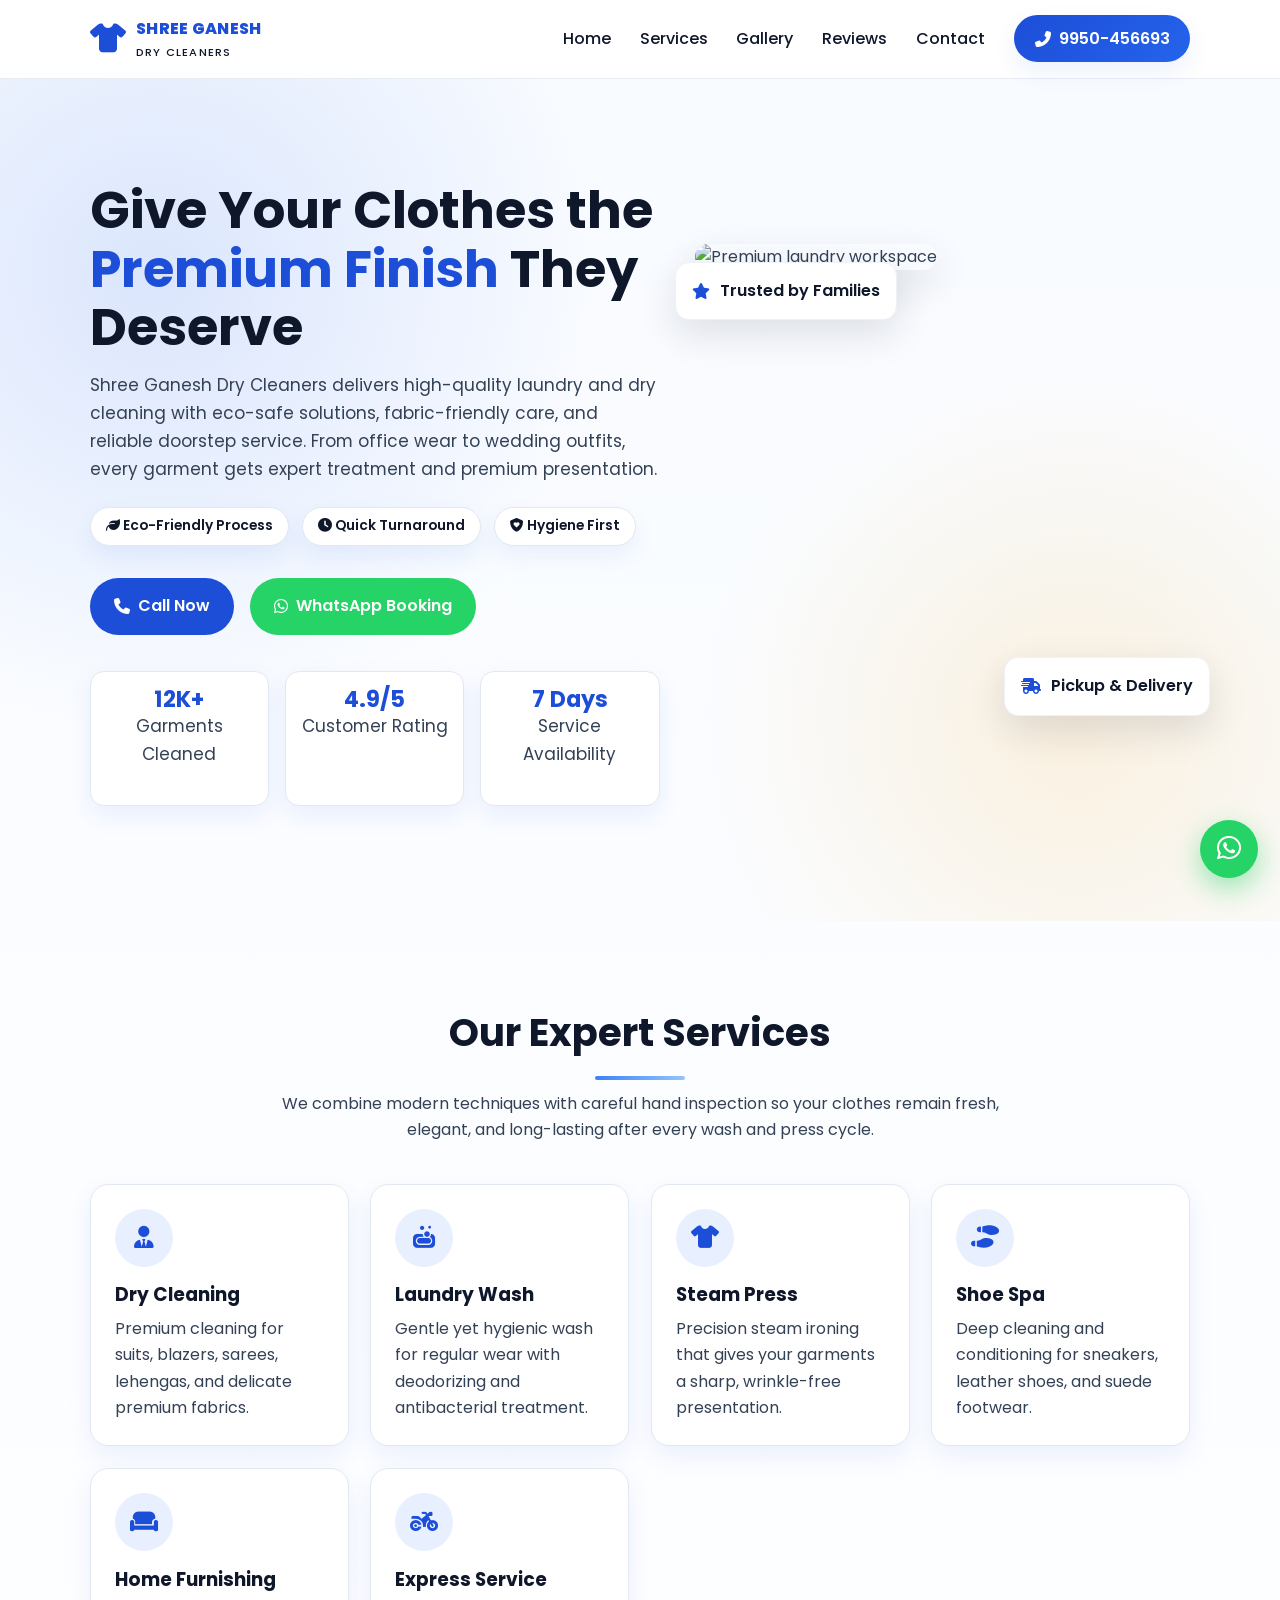
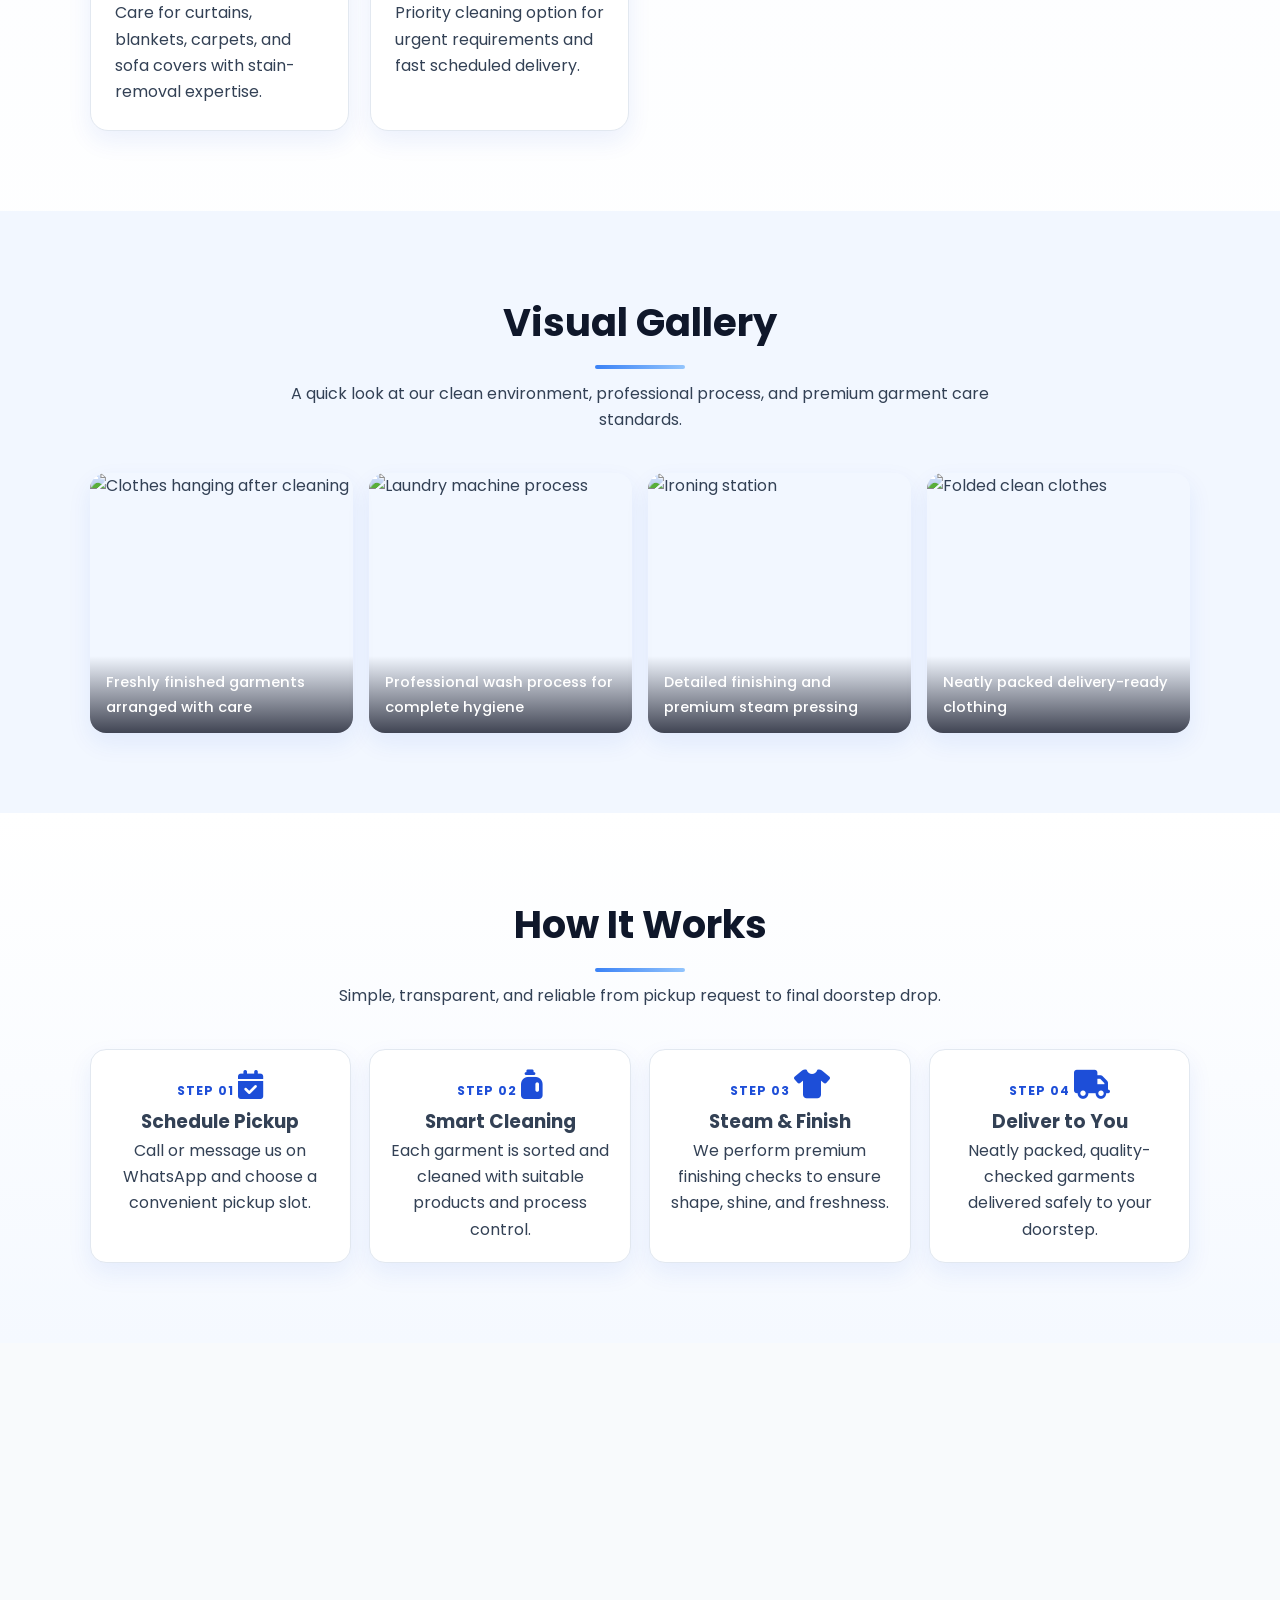
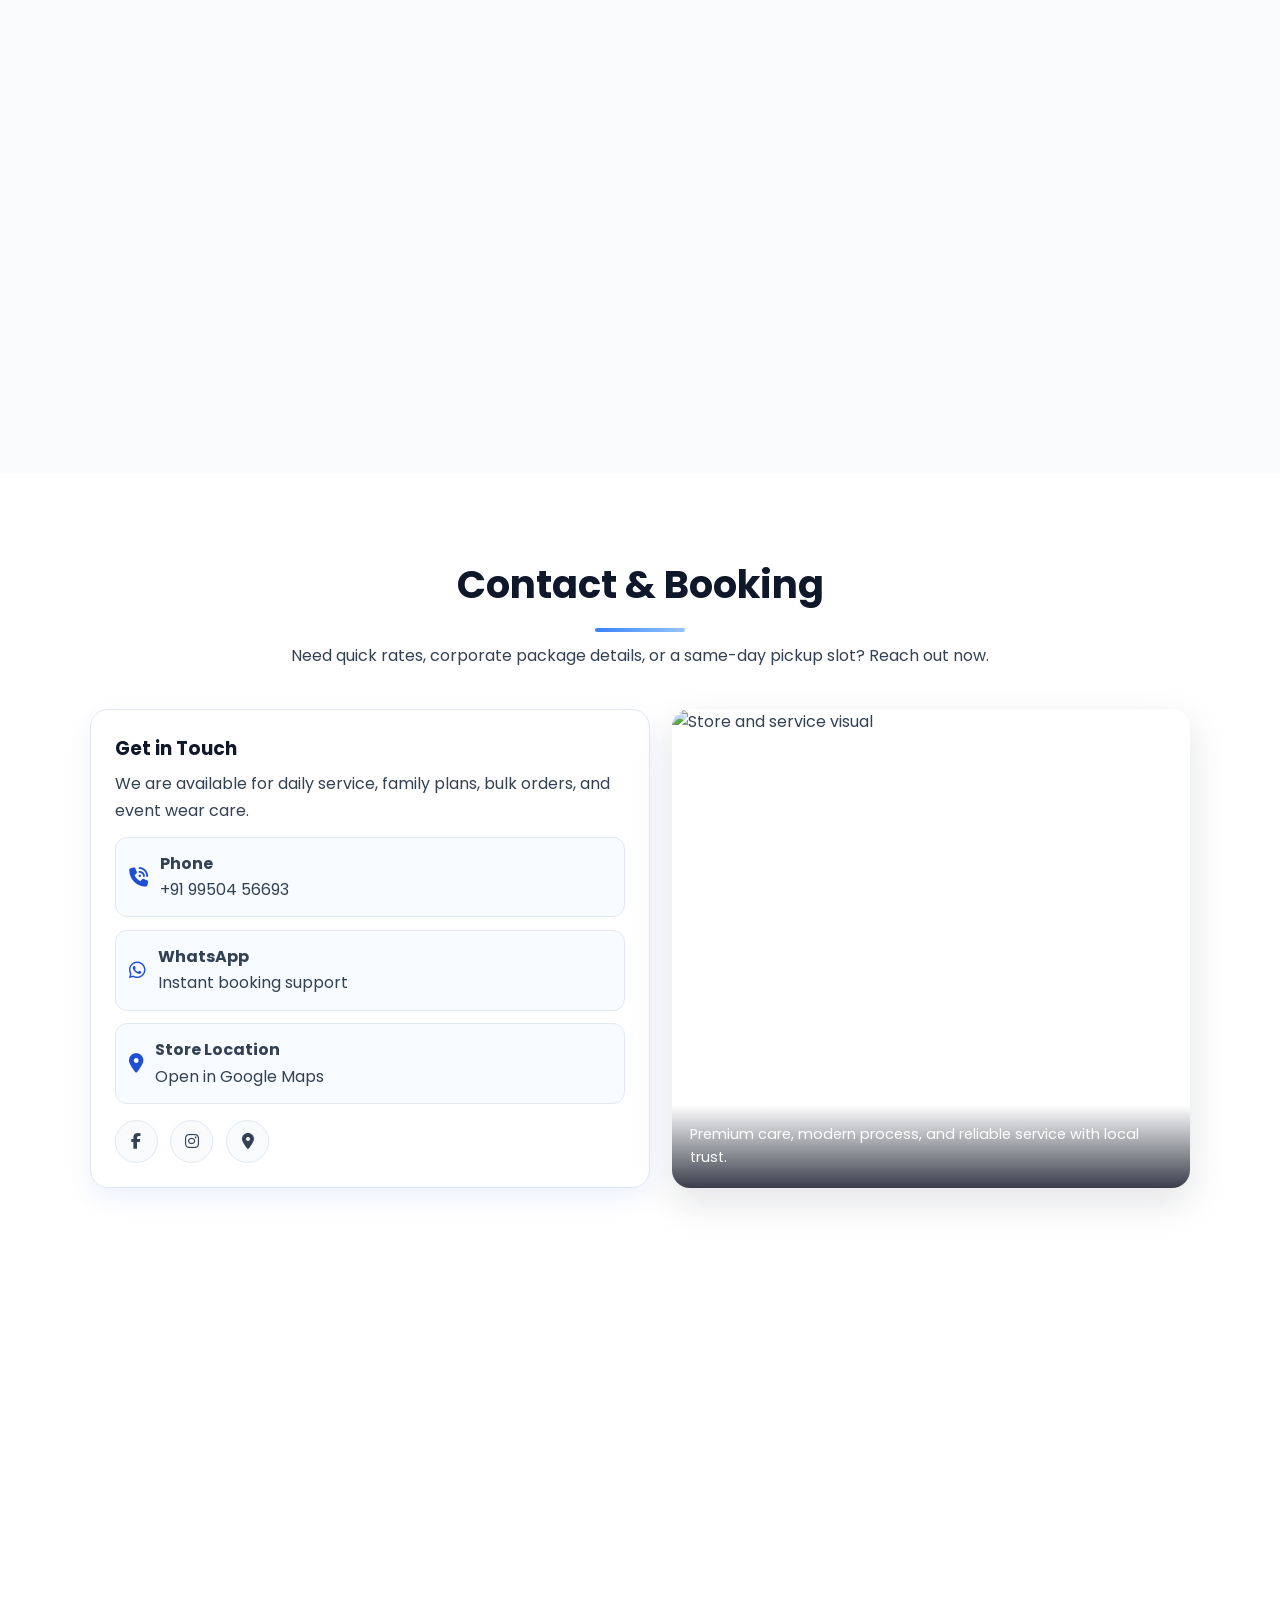
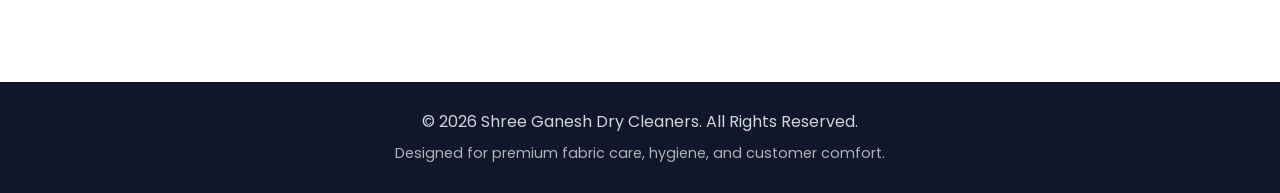
==== commit 5de98f6c: "Update index.html" ====
--- a/index.html
+++ b/index.html
@@ -4,19 +4,21 @@
     <meta charset="UTF-8">
     <meta name="viewport" content="width=device-width, initial-scale=1.0">
     <title>Shree Ganesh Dry Cleaners | Premium Laundry Service</title>
-    <link href="https://fonts.googleapis.com/css2?family=Poppins:wght@300;400;600;700&display=swap" rel="stylesheet">
+    <link href="https://fonts.googleapis.com/css2?family=Poppins:wght@300;400;500;600;700;800&display=swap" rel="stylesheet">
     <link rel="stylesheet" href="https://cdnjs.cloudflare.com/ajax/libs/font-awesome/6.4.0/css/all.min.css">
-    
     <style>
-        /* --- VARIABLES & RESET --- */
         :root {
-            --primary: #007bff; /* Clean Blue like UClean/Tumbledry */
-            --secondary: #0056b3;
-            --accent: #2ecc71; /* WhatsApp Green */
-            --dark: #333333;
-            --light: #f8f9fa;
+            --primary: #1d4ed8;
+            --secondary: #0f172a;
+            --accent: #25d366;
+            --gold: #f59e0b;
+            --light: #f8fafc;
             --white: #ffffff;
-            --shadow: 0 10px 30px rgba(0,0,0,0.1);
+            --text: #334155;
+            --border: #e2e8f0;
+            --shadow: 0 14px 38px rgba(15, 23, 42, 0.12);
+            --soft-shadow: 0 10px 24px rgba(29, 78, 216, 0.08);
+            --radius: 18px;
             --transition: all 0.3s ease;
         }
 
@@ -24,63 +26,162 @@
             margin: 0;
             padding: 0;
             box-sizing: border-box;
-            font-family: 'Poppins', sans-serif;
+            font-family: "Poppins", sans-serif;
             scroll-behavior: smooth;
         }
 
         body {
-            color: var(--dark);
-            line-height: 1.6;
-            background-color: var(--white);
-        }
-
-        a { text-decoration: none; color: inherit; }
-        ul { list-style: none; }
-
-        /* --- NAVBAR --- */
+            color: var(--text);
+            line-height: 1.65;
+            background: linear-gradient(180deg, #f8fbff 0%, #ffffff 45%);
+        }
+
+        a {
+            text-decoration: none;
+            color: inherit;
+        }
+
+        ul {
+            list-style: none;
+        }
+
+        section {
+            padding: 5rem 7%;
+        }
+
         header {
             position: fixed;
             top: 0;
             width: 100%;
-            background: rgba(255, 255, 255, 0.98);
-            box-shadow: 0 2px 15px rgba(0,0,0,0.05);
+            padding: 0.95rem 7%;
+            backdrop-filter: blur(10px);
+            background: rgba(255, 255, 255, 0.92);
+            border-bottom: 1px solid #e7ecf3;
             z-index: 1000;
-            padding: 1rem 5%;
             display: flex;
             justify-content: space-between;
             align-items: center;
         }
 
         .logo {
-            font-size: 1.5rem;
-            font-weight: 700;
-            color: var(--primary);
             display: flex;
             align-items: center;
             gap: 10px;
-        }
-
-        .logo i { font-size: 1.8rem; }
+            color: var(--primary);
+            font-weight: 800;
+            letter-spacing: 0.3px;
+        }
+
+        .logo i {
+            font-size: 1.8rem;
+        }
+
+        .logo small {
+            display: block;
+            color: var(--secondary);
+            font-weight: 500;
+            font-size: 0.7rem;
+            letter-spacing: 1.2px;
+        }
 
         .nav-menu {
             display: flex;
-            gap: 2rem;
+            gap: 1.8rem;
             align-items: center;
         }
 
         .nav-link {
             font-weight: 500;
-            color: var(--dark);
+            color: var(--secondary);
             transition: var(--transition);
         }
 
-        .nav-link:hover { color: var(--primary); }
+        .nav-link:hover {
+            color: var(--primary);
+        }
 
         .cta-btn {
-            background: var(--primary);
+            background: linear-gradient(135deg, var(--primary), #2563eb);
             color: var(--white);
-            padding: 0.6rem 1.5rem;
-            border-radius: 50px;
+            padding: 0.65rem 1.3rem;
+            border-radius: 999px;
+            font-weight: 600;
+            display: inline-flex;
+            align-items: center;
+            gap: 8px;
+            box-shadow: var(--soft-shadow);
+            transition: var(--transition);
+        }
+
+        .cta-btn:hover {
+            transform: translateY(-2px);
+            box-shadow: 0 12px 24px rgba(37, 99, 235, 0.25);
+        }
+
+        .mobile-menu-btn {
+            display: none;
+            cursor: pointer;
+            font-size: 1.4rem;
+        }
+
+        .hero {
+            min-height: 95vh;
+            margin-top: 66px;
+            display: grid;
+            grid-template-columns: 1.15fr 1fr;
+            gap: 2.2rem;
+            align-items: center;
+            padding: 4rem 7%;
+            background:
+                radial-gradient(circle at 12% 25%, rgba(37, 99, 235, 0.14), transparent 35%),
+                radial-gradient(circle at 84% 78%, rgba(245, 158, 11, 0.13), transparent 30%);
+        }
+
+        .hero h1 {
+            color: var(--secondary);
+            font-size: clamp(2rem, 4vw, 3.6rem);
+            line-height: 1.14;
+            margin-bottom: 1rem;
+        }
+
+        .hero p {
+            font-size: 1.06rem;
+            max-width: 620px;
+            margin-bottom: 1.4rem;
+        }
+
+        .highlight {
+            color: var(--primary);
+        }
+
+        .hero-badge-row {
+            display: flex;
+            gap: 0.8rem;
+            flex-wrap: wrap;
+            margin: 1.2rem 0 2rem;
+        }
+
+        .hero-badge {
+            background: var(--white);
+            border: 1px solid var(--border);
+            border-radius: 999px;
+            padding: 0.45rem 0.95rem;
+            font-size: 0.86rem;
+            font-weight: 600;
+            color: var(--secondary);
+            box-shadow: var(--soft-shadow);
+        }
+
+        .btn-group {
+            display: flex;
+            gap: 1rem;
+            flex-wrap: wrap;
+        }
+
+        .hero-btn {
+            border-radius: 999px;
+            padding: 0.95rem 1.5rem;
+            font-size: 1rem;
             font-weight: 600;
             transition: var(--transition);
             display: inline-flex;
@@ -88,543 +189,698 @@
             gap: 8px;
         }
 
-        .cta-btn:hover {
-            background: var(--secondary);
-            transform: translateY(-2px);
-        }
-
-        /* --- HERO SECTION --- */
-        .hero {
-            height: 90vh;
-            background: linear-gradient(rgba(0,0,0,0.5), rgba(0,0,0,0.5)), url('https://images.unsplash.com/photo-1545173168-9f1947eebb8f?ixlib=rb-1.2.1&auto=format&fit=crop&w=1950&q=80');
-            background-size: cover;
-            background-position: center;
-            display: flex;
-            align-items: center;
-            justify-content: center;
-            text-align: center;
-            color: var(--white);
-            padding: 0 1rem;
-            margin-top: 60px;
-        }
-
-        .hero-content h1 {
-            font-size: 3rem;
-            margin-bottom: 1rem;
-            text-shadow: 0 2px 10px rgba(0,0,0,0.3);
-        }
-
-        .hero-content p {
-            font-size: 1.2rem;
-            margin-bottom: 2rem;
-            opacity: 0.9;
-        }
-
-        .btn-group {
-            display: flex;
-            gap: 1rem;
-            justify-content: center;
-            flex-wrap: wrap;
-        }
-
-        .hero-btn {
-            padding: 1rem 2rem;
-            border-radius: 50px;
-            font-weight: 600;
-            font-size: 1.1rem;
-            transition: var(--transition);
-        }
-
         .btn-primary {
             background: var(--primary);
             color: var(--white);
-            border: 2px solid var(--primary);
         }
 
         .btn-whatsapp {
             background: var(--accent);
             color: var(--white);
-            border: 2px solid var(--accent);
-        }
-
-        .hero-btn:hover { transform: scale(1.05); }
-
-        /* --- SERVICES SECTION --- */
-        section { padding: 5rem 10%; }
+        }
+
+        .hero-btn:hover {
+            transform: translateY(-3px);
+        }
+
+        .hero-visual {
+            position: relative;
+            min-height: 500px;
+        }
+
+        .hero-main-image {
+            width: 100%;
+            height: 500px;
+            object-fit: cover;
+            border-radius: calc(var(--radius) + 8px);
+            box-shadow: var(--shadow);
+        }
+
+        .floating-card {
+            position: absolute;
+            background: var(--white);
+            border-radius: 14px;
+            padding: 0.95rem 1rem;
+            box-shadow: var(--shadow);
+            border: 1px solid #eef2f7;
+            display: flex;
+            align-items: center;
+            gap: 10px;
+            font-weight: 600;
+            color: var(--secondary);
+        }
+
+        .floating-card i {
+            color: var(--primary);
+        }
+
+        .floating-card.one {
+            top: 18px;
+            left: -20px;
+        }
+
+        .floating-card.two {
+            bottom: 28px;
+            right: -20px;
+        }
+
+        .stats {
+            margin-top: 2.3rem;
+            display: grid;
+            grid-template-columns: repeat(auto-fit, minmax(140px, 1fr));
+            gap: 1rem;
+        }
+
+        .stat-box {
+            background: var(--white);
+            border: 1px solid var(--border);
+            border-radius: 14px;
+            padding: 0.85rem;
+            text-align: center;
+            box-shadow: var(--soft-shadow);
+        }
+
+        .stat-box h3 {
+            color: var(--primary);
+            font-size: 1.4rem;
+            line-height: 1.2;
+        }
 
         .section-header {
             text-align: center;
-            margin-bottom: 3rem;
+            margin-bottom: 2.5rem;
         }
 
         .section-header h2 {
-            font-size: 2.5rem;
             color: var(--secondary);
-            margin-bottom: 0.5rem;
+            font-size: clamp(1.8rem, 3vw, 2.6rem);
+        }
+
+        .section-header p {
+            max-width: 760px;
+            margin: 0.7rem auto 0;
         }
 
         .divider {
+            width: 90px;
             height: 4px;
-            width: 80px;
-            background: var(--primary);
-            margin: 0 auto;
-            border-radius: 2px;
+            border-radius: 999px;
+            background: linear-gradient(to right, #3b82f6, #93c5fd);
+            margin: 0.7rem auto;
         }
 
         .services-grid {
             display: grid;
             grid-template-columns: repeat(auto-fit, minmax(250px, 1fr));
-            gap: 2rem;
+            gap: 1.35rem;
         }
 
         .service-card {
             background: var(--white);
-            padding: 2rem;
+            border-radius: var(--radius);
+            border: 1px solid var(--border);
+            padding: 1.5rem;
+            box-shadow: var(--soft-shadow);
+            transition: var(--transition);
+        }
+
+        .service-card:hover {
+            transform: translateY(-8px);
+            box-shadow: var(--shadow);
+        }
+
+        .service-icon {
+            width: 58px;
+            height: 58px;
+            border-radius: 50%;
+            display: grid;
+            place-items: center;
+            background: #e8efff;
+            color: var(--primary);
+            font-size: 1.4rem;
+            margin-bottom: 0.85rem;
+        }
+
+        .service-card h3 {
+            color: var(--secondary);
+            margin-bottom: 0.3rem;
+        }
+
+        .gallery {
+            background: #f2f7ff;
+        }
+
+        .gallery-grid {
+            display: grid;
+            grid-template-columns: repeat(auto-fit, minmax(240px, 1fr));
+            gap: 1rem;
+        }
+
+        .gallery-item {
+            position: relative;
+            overflow: hidden;
+            border-radius: 16px;
+            min-height: 260px;
+            box-shadow: var(--soft-shadow);
+        }
+
+        .gallery-item img {
+            width: 100%;
+            height: 100%;
+            object-fit: cover;
+            transition: transform 0.5s ease;
+        }
+
+        .gallery-item:hover img {
+            transform: scale(1.08);
+        }
+
+        .gallery-caption {
+            position: absolute;
+            left: 0;
+            right: 0;
+            bottom: 0;
+            padding: 0.9rem 1rem;
+            background: linear-gradient(to top, rgba(2, 6, 23, 0.74), transparent);
+            color: var(--white);
+            font-size: 0.92rem;
+            font-weight: 500;
+        }
+
+        .process-section {
+            background: linear-gradient(180deg, #ffffff, #f5f9ff);
+        }
+
+        .process-steps {
+            display: grid;
+            grid-template-columns: repeat(auto-fit, minmax(210px, 1fr));
+            gap: 1.15rem;
+        }
+
+        .step {
+            background: var(--white);
+            border-radius: 16px;
+            border: 1px solid var(--border);
+            padding: 1.2rem;
+            box-shadow: var(--soft-shadow);
+            text-align: center;
+        }
+
+        .step i {
+            font-size: 1.8rem;
+            color: var(--primary);
+            margin-bottom: 0.5rem;
+        }
+
+        .step span {
+            display: inline-block;
+            font-size: 0.78rem;
+            letter-spacing: 1px;
+            color: var(--primary);
+            margin-bottom: 0.35rem;
+            font-weight: 700;
+        }
+
+        .reviews {
+            background: var(--light);
+        }
+
+        .review-container {
+            display: grid;
+            grid-template-columns: repeat(auto-fit, minmax(220px, 1fr));
+            gap: 1rem;
+        }
+
+        .review-card {
+            background: var(--white);
+            border: 1px solid var(--border);
             border-radius: 15px;
-            box-shadow: var(--shadow);
-            text-align: center;
-            transition: var(--transition);
-            border-bottom: 4px solid transparent;
-        }
-
-        .service-card:hover {
-            transform: translateY(-10px);
-            border-bottom: 4px solid var(--primary);
-        }
-
-        .service-icon {
-            width: 70px;
-            height: 70px;
-            background: #e6f2ff;
-            border-radius: 50%;
+            padding: 1rem;
+            box-shadow: var(--soft-shadow);
+        }
+
+        .review-card h4 {
+            color: var(--secondary);
+            font-size: 1rem;
+        }
+
+        .stars {
+            color: var(--gold);
+            margin: 0.2rem 0 0.45rem;
+            letter-spacing: 2px;
+            font-size: 0.85rem;
+        }
+
+        .contact-wrap {
+            display: grid;
+            grid-template-columns: 1.08fr 1fr;
+            gap: 1.4rem;
+            align-items: stretch;
+        }
+
+        .contact-panel {
+            background: var(--white);
+            border: 1px solid var(--border);
+            border-radius: var(--radius);
+            box-shadow: var(--soft-shadow);
+            padding: 1.5rem;
+        }
+
+        .contact-item {
             display: flex;
             align-items: center;
-            justify-content: center;
-            margin: 0 auto 1.5rem;
+            gap: 12px;
+            background: #f8fbff;
+            border: 1px solid var(--border);
+            border-radius: 12px;
+            padding: 0.8rem 0.85rem;
+            margin-top: 0.8rem;
+            transition: var(--transition);
+        }
+
+        .contact-item:hover {
+            transform: translateX(6px);
+            background: #eff6ff;
+        }
+
+        .contact-item i {
             color: var(--primary);
-            font-size: 1.8rem;
-        }
-
-        /* --- HOW IT WORKS (Process) --- */
-        .process-section {
-            background-color: #f0f7ff;
-        }
-
-        .process-steps {
-            display: flex;
-            justify-content: space-between;
-            flex-wrap: wrap;
-            gap: 2rem;
-            text-align: center;
-        }
-
-        .step {
-            flex: 1;
-            min-width: 200px;
-            position: relative;
-        }
-
-        .step-number {
-            font-size: 4rem;
-            color: rgba(0, 123, 255, 0.1);
-            font-weight: 800;
-            position: absolute;
-            top: -20px;
-            left: 50%;
-            transform: translateX(-50%);
-            z-index: 0;
-        }
-
-        .step-content {
-            position: relative;
-            z-index: 1;
-        }
-
-        .step h3 { margin-top: 1rem; color: var(--secondary); }
-
-        /* --- CONTACT SECTION --- */
-        .contact-container {
-            display: flex;
-            flex-wrap: wrap;
-            gap: 2rem;
-            justify-content: space-between;
-        }
-
-        .contact-info {
-            flex: 1;
-            min-width: 300px;
-        }
-
-        .contact-card {
-            background: var(--white);
-            padding: 1.5rem;
-            border-radius: 10px;
-            box-shadow: 0 5px 15px rgba(0,0,0,0.05);
-            margin-bottom: 1rem;
-            display: flex;
-            align-items: center;
-            gap: 15px;
-            transition: var(--transition);
-        }
-        
-        .contact-card:hover { transform: translateX(10px); }
-
-        .contact-card i {
-            font-size: 1.5rem;
-            color: var(--primary);
+            font-size: 1.2rem;
         }
 
         .social-icons {
             display: flex;
-            gap: 1rem;
-            margin-top: 2rem;
+            gap: 0.8rem;
+            margin-top: 1rem;
         }
 
         .social-btn {
-            width: 50px;
-            height: 50px;
+            width: 43px;
+            height: 43px;
             border-radius: 50%;
+            display: grid;
+            place-items: center;
             background: var(--light);
-            display: flex;
-            align-items: center;
-            justify-content: center;
-            color: var(--dark);
-            font-size: 1.2rem;
+            border: 1px solid var(--border);
             transition: var(--transition);
         }
 
         .social-btn:hover {
+            color: var(--white);
             background: var(--primary);
+            transform: translateY(-2px);
+        }
+
+        .contact-image {
+            position: relative;
+            border-radius: var(--radius);
+            overflow: hidden;
+            box-shadow: var(--shadow);
+            min-height: 340px;
+        }
+
+        .contact-image img {
+            width: 100%;
+            height: 100%;
+            object-fit: cover;
+        }
+
+        .contact-overlay {
+            position: absolute;
+            inset: auto 0 0 0;
             color: var(--white);
-        }
-
-        /* --- FOOTER --- */
+            padding: 1.1rem;
+            background: linear-gradient(to top, rgba(2, 6, 23, 0.78), transparent);
+            font-size: 0.9rem;
+        }
+
+        .map-wrap {
+            margin: 0 7% 2rem;
+            border-radius: var(--radius);
+            overflow: hidden;
+            box-shadow: var(--shadow);
+            border: 1px solid #d8e2f3;
+        }
+
+        .map-wrap iframe {
+            width: 100%;
+            height: 380px;
+            border: 0;
+            display: block;
+        }
+
         footer {
-            background: var(--dark);
-            color: var(--white);
-            padding: 2rem 5%;
             text-align: center;
-        }
-
-        /* --- FLOATING WHATSAPP --- */
+            background: var(--secondary);
+            color: #d1d5db;
+            padding: 1.7rem 1rem;
+        }
+
         .float-wa {
             position: fixed;
-            bottom: 30px;
-            right: 30px;
-            background-color: #25d366;
-            color: white;
-            width: 60px;
-            height: 60px;
+            right: 22px;
+            bottom: 22px;
+            width: 58px;
+            height: 58px;
             border-radius: 50%;
-            display: flex;
-            align-items: center;
-            justify-content: center;
-            font-size: 30px;
-            box-shadow: 0 4px 10px rgba(0,0,0,0.3);
-            z-index: 2000;
-            transition: var(--transition);
+            display: grid;
+            place-items: center;
+            color: var(--white);
+            background: var(--accent);
+            font-size: 1.7rem;
+            z-index: 1200;
+            box-shadow: 0 10px 28px rgba(37, 211, 102, 0.48);
             animation: pulse 2s infinite;
         }
 
-        .float-wa:hover { transform: scale(1.1); }
-
         @keyframes pulse {
-            0% { box-shadow: 0 0 0 0 rgba(37, 211, 102, 0.7); }
-            70% { box-shadow: 0 0 0 15px rgba(37, 211, 102, 0); }
-            100% { box-shadow: 0 0 0 0 rgba(37, 211, 102, 0); }
-        }
-
-        /* --- MOBILE --- */
-        .mobile-menu-btn { display: none; font-size: 1.5rem; cursor: pointer; }
-
-        @media (max-width: 768px) {
-            .mobile-menu-btn { display: block; }
+            0% {
+                box-shadow: 0 0 0 0 rgba(37, 211, 102, 0.65);
+            }
+            70% {
+                box-shadow: 0 0 0 15px rgba(37, 211, 102, 0);
+            }
+            100% {
+                box-shadow: 0 0 0 0 rgba(37, 211, 102, 0);
+            }
+        }
+
+        .fade-in {
+            opacity: 0;
+            transform: translateY(24px);
+            transition: opacity 0.7s ease, transform 0.7s ease;
+        }
+
+        .fade-in.visible {
+            opacity: 1;
+            transform: translateY(0);
+        }
+
+        @media (max-width: 980px) {
+            .hero {
+                grid-template-columns: 1fr;
+                min-height: auto;
+                padding-top: 3rem;
+            }
+
+            .hero-visual {
+                min-height: 390px;
+            }
+
+            .hero-main-image {
+                height: 390px;
+            }
+
+            .floating-card.one {
+                left: 10px;
+            }
+
+            .floating-card.two {
+                right: 10px;
+            }
+
+            .contact-wrap {
+                grid-template-columns: 1fr;
+            }
+        }
+
+        @media (max-width: 780px) {
+            header {
+                padding: 0.85rem 5%;
+            }
+
+            section {
+                padding: 4rem 5%;
+            }
+
+            .map-wrap {
+                margin: 0 5% 1.6rem;
+            }
+
+            .mobile-menu-btn {
+                display: block;
+            }
+
             .nav-menu {
                 display: none;
                 position: absolute;
-                top: 70px;
+                top: 66px;
                 left: 0;
                 width: 100%;
                 background: var(--white);
+                border-bottom: 1px solid var(--border);
                 flex-direction: column;
-                padding: 2rem;
-                box-shadow: 0 10px 10px rgba(0,0,0,0.1);
-            }
-            .nav-menu.active { display: flex; }
-            .hero-content h1 { font-size: 2rem; }
-            section { padding: 3rem 5%; }
-        }
-        
-        /* Animation Classes */
-        .fade-in {
-            opacity: 0;
-            transform: translateY(30px);
-            transition: opacity 0.6s ease-out, transform 0.6s ease-out;
-        }
-        .fade-in.visible {
-            opacity: 1;
-            transform: translateY(0);
+                padding: 1rem 1.2rem 1.4rem;
+                gap: 1rem;
+            }
+
+            .nav-menu.active {
+                display: flex;
+            }
+
+            .hero {
+                margin-top: 62px;
+                padding-left: 5%;
+                padding-right: 5%;
+            }
+
+            .floating-card {
+                position: static;
+                margin-top: 0.7rem;
+                display: inline-flex;
+            }
         }
     </style>
 </head>
 <body>
-
-    <a href="https://wa.me/919950456693?text=Hi, I would like to schedule a laundry pickup." class="float-wa" target="_blank">
+    <a href="https://wa.me/919950456693?text=Hi, I would like to schedule a laundry pickup." class="float-wa" target="_blank" aria-label="WhatsApp">
         <i class="fab fa-whatsapp"></i>
     </a>
 
     <header>
         <div class="logo">
-            <i class="fas fa-tshirt"></i>
+            <i class="fas fa-shirt"></i>
             <div>
-                <span style="display:block; line-height:1;">SHREE GANESH</span>
-                <span style="font-size: 0.8rem; font-weight:400; color:var(--dark);">DRY CLEANERS</span>
+                SHREE GANESH
+                <small>DRY CLEANERS</small>
             </div>
         </div>
         <div class="mobile-menu-btn" onclick="toggleMenu()"><i class="fas fa-bars"></i></div>
         <ul class="nav-menu">
             <li><a href="#home" class="nav-link">Home</a></li>
             <li><a href="#services" class="nav-link">Services</a></li>
-            <li><a href="#process" class="nav-link">How it Works</a></li>
+            <li><a href="#gallery" class="nav-link">Gallery</a></li>
+            <li><a href="#reviews" class="nav-link">Reviews</a></li>
             <li><a href="#contact" class="nav-link">Contact</a></li>
-            <li>
-                <a href="tel:9950456693" class="cta-btn">
-                    <i class="fas fa-phone-alt"></i> 9950-456693
-                </a>
-            </li>
+            <li><a href="tel:9950456693" class="cta-btn"><i class="fas fa-phone-alt"></i> 9950-456693</a></li>
         </ul>
     </header>
 
-    <div id="home" class="hero">
-        <div class="hero-content fade-in">
-            <h1>Premium Dry Cleaning<br>In Your City</h1>
-            <p>Eco-friendly chemicals. Hygienic processing. Doorstep Pickup.</p>
+    <section class="hero" id="home">
+        <div class="fade-in">
+            <h1>Give Your Clothes the <span class="highlight">Premium Finish</span> They Deserve</h1>
+            <p>Shree Ganesh Dry Cleaners delivers high-quality laundry and dry cleaning with eco-safe solutions, fabric-friendly care, and reliable doorstep service. From office wear to wedding outfits, every garment gets expert treatment and premium presentation.</p>
+            <div class="hero-badge-row">
+                <span class="hero-badge"><i class="fas fa-leaf"></i> Eco-Friendly Process</span>
+                <span class="hero-badge"><i class="fas fa-clock"></i> Quick Turnaround</span>
+                <span class="hero-badge"><i class="fas fa-shield-heart"></i> Hygiene First</span>
+            </div>
             <div class="btn-group">
-                <a href="tel:9950456693" class="hero-btn btn-primary">Call Now</a>
+                <a href="tel:9950456693" class="hero-btn btn-primary"><i class="fas fa-phone"></i> Call Now</a>
                 <a href="https://wa.me/919950456693?text=Hi, I need a laundry pickup." class="hero-btn btn-whatsapp"><i class="fab fa-whatsapp"></i> WhatsApp Booking</a>
             </div>
-        </div>
-    </div>
+            <div class="stats">
+                <div class="stat-box">
+                    <h3>12K+</h3>
+                    <p>Garments Cleaned</p>
+                </div>
+                <div class="stat-box">
+                    <h3>4.9/5</h3>
+                    <p>Customer Rating</p>
+                </div>
+                <div class="stat-box">
+                    <h3>7 Days</h3>
+                    <p>Service Availability</p>
+                </div>
+            </div>
+        </div>
+        <div class="hero-visual fade-in">
+            <img class="hero-main-image" src="https://images.unsplash.com/photo-1521656693074-0ef32e80a5d5?auto=format&fit=crop&w=1200&q=80" alt="Premium laundry workspace">
+            <div class="floating-card one"><i class="fas fa-star"></i> Trusted by Families</div>
+            <div class="floating-card two"><i class="fas fa-truck-fast"></i> Pickup & Delivery</div>
+        </div>
+    </section>
 
     <section id="services">
         <div class="section-header fade-in">
             <h2>Our Expert Services</h2>
             <div class="divider"></div>
-            <p style="margin-top:1rem; color:#666;">Handling your garments with world-class care</p>
-        </div>
-        
+            <p>We combine modern techniques with careful hand inspection so your clothes remain fresh, elegant, and long-lasting after every wash and press cycle.</p>
+        </div>
         <div class="services-grid">
             <div class="service-card fade-in">
                 <div class="service-icon"><i class="fas fa-user-tie"></i></div>
                 <h3>Dry Cleaning</h3>
-                <p>Premium care for Suits, Blazers, Lehengas, and Delicate fabrics.</p>
+                <p>Premium cleaning for suits, blazers, sarees, lehengas, and delicate premium fabrics.</p>
             </div>
             <div class="service-card fade-in">
                 <div class="service-icon"><i class="fas fa-soap"></i></div>
-                <h3>Laundry & Wash</h3>
-                <p>Hygienic washing for daily wear with antibacterial treatment.</p>
+                <h3>Laundry Wash</h3>
+                <p>Gentle yet hygienic wash for regular wear with deodorizing and antibacterial treatment.</p>
             </div>
             <div class="service-card fade-in">
-                <div class="service-icon"><i class="fas fa-tshirt"></i></div>
+                <div class="service-icon"><i class="fas fa-shirt"></i></div>
                 <h3>Steam Press</h3>
-                <p>Wrinkle-free steam ironing to give your clothes a crisp look.</p>
+                <p>Precision steam ironing that gives your garments a sharp, wrinkle-free presentation.</p>
             </div>
             <div class="service-card fade-in">
                 <div class="service-icon"><i class="fas fa-shoe-prints"></i></div>
-                <h3>Shoe Cleaning</h3>
-                <p>Deep cleaning for Sneakers, Suede, and Leather footwear.</p>
+                <h3>Shoe Spa</h3>
+                <p>Deep cleaning and conditioning for sneakers, leather shoes, and suede footwear.</p>
             </div>
             <div class="service-card fade-in">
                 <div class="service-icon"><i class="fas fa-couch"></i></div>
                 <h3>Home Furnishing</h3>
-                <p>Cleaning for Curtains, Carpets, Blankets, and Sofa covers.</p>
+                <p>Care for curtains, blankets, carpets, and sofa covers with stain-removal expertise.</p>
             </div>
             <div class="service-card fade-in">
                 <div class="service-icon"><i class="fas fa-motorcycle"></i></div>
-                <h3>Express Delivery</h3>
-                <p>Fast turnaround time for when you need it urgently.</p>
+                <h3>Express Service</h3>
+                <p>Priority cleaning option for urgent requirements and fast scheduled delivery.</p>
             </div>
         </div>
     </section>
 
-    <section id="process" class="process-section">
+    <section class="gallery" id="gallery">
+        <div class="section-header fade-in">
+            <h2>Visual Gallery</h2>
+            <div class="divider"></div>
+            <p>A quick look at our clean environment, professional process, and premium garment care standards.</p>
+        </div>
+        <div class="gallery-grid">
+            <div class="gallery-item fade-in">
+                <img src="https://images.unsplash.com/photo-1610552050890-fe99536c2615?auto=format&fit=crop&w=900&q=80" alt="Clothes hanging after cleaning">
+                <div class="gallery-caption">Freshly finished garments arranged with care</div>
+            </div>
+            <div class="gallery-item fade-in">
+                <img src="https://images.unsplash.com/photo-1582735689369-4fe89db7114c?auto=format&fit=crop&w=900&q=80" alt="Laundry machine process">
+                <div class="gallery-caption">Professional wash process for complete hygiene</div>
+            </div>
+            <div class="gallery-item fade-in">
+                <img src="https://images.unsplash.com/photo-1604335399105-a0c585fd81a1?auto=format&fit=crop&w=900&q=80" alt="Ironing station">
+                <div class="gallery-caption">Detailed finishing and premium steam pressing</div>
+            </div>
+            <div class="gallery-item fade-in">
+                <img src="https://images.unsplash.com/photo-1581579438747-1dc8d17bbce4?auto=format&fit=crop&w=900&q=80" alt="Folded clean clothes">
+                <div class="gallery-caption">Neatly packed delivery-ready clothing</div>
+            </div>
+        </div>
+    </section>
+
+    <section class="process-section" id="process">
         <div class="section-header fade-in">
             <h2>How It Works</h2>
             <div class="divider"></div>
+            <p>Simple, transparent, and reliable from pickup request to final doorstep drop.</p>
         </div>
         <div class="process-steps">
             <div class="step fade-in">
-                <div class="step-number">01</div>
-                <div class="step-content">
-                    <i class="fas fa-calendar-check" style="font-size: 2.5rem; color: var(--primary); margin-bottom: 1rem;"></i>
-                    <h3>Book Pickup</h3>
-                    <p>Call or WhatsApp us to schedule a free doorstep pickup.</p>
-                </div>
+                <span>STEP 01</span>
+                <i class="fas fa-calendar-check"></i>
+                <h3>Schedule Pickup</h3>
+                <p>Call or message us on WhatsApp and choose a convenient pickup slot.</p>
             </div>
             <div class="step fade-in">
-                <div class="step-number">02</div>
-                <div class="step-content">
-                    <i class="fas fa-hands-bubbles" style="font-size: 2.5rem; color: var(--primary); margin-bottom: 1rem;"></i>
-                    <h3>Expert Cleaning</h3>
-                    <p>We process your clothes using eco-friendly chemicals.</p>
-                </div>
+                <span>STEP 02</span>
+                <i class="fas fa-jug-detergent"></i>
+                <h3>Smart Cleaning</h3>
+                <p>Each garment is sorted and cleaned with suitable products and process control.</p>
             </div>
             <div class="step fade-in">
-                <div class="step-number">03</div>
-                <div class="step-content">
-                    <i class="fas fa-truck" style="font-size: 2.5rem; color: var(--primary); margin-bottom: 1rem;"></i>
-                    <h3>Delivery</h3>
-                    <p>Fresh, ironed, and packed clothes delivered to your door.</p>
-                </div>
+                <span>STEP 03</span>
+                <i class="fas fa-shirt"></i>
+                <h3>Steam & Finish</h3>
+                <p>We perform premium finishing checks to ensure shape, shine, and freshness.</p>
+            </div>
+            <div class="step fade-in">
+                <span>STEP 04</span>
+                <i class="fas fa-truck"></i>
+                <h3>Deliver to You</h3>
+                <p>Neatly packed, quality-checked garments delivered safely to your doorstep.</p>
             </div>
         </div>
     </section>
- <section>
-    <style>
-  .review-container {
-    display: flex;
-    flex-wrap: wrap;
-    gap: 20px;
-    justify-content: center;
-    font-family: sans-serif;
-    padding: 20px;
-    background-color: #f9f9f9;
-  }
-
-  .review-card {
-    background: white;
-    border-radius: 12px;
-    box-shadow: 0 4px 12px rgba(0,0,0,0.1);
-    padding: 20px;
-    width: 100%; /* Full width on mobile */
-    max-width: 350px; /* Limits width on desktop */
-    border-top: 5px solid #4285F4; /* Google Blue */
-  }
-
-  .review-header {
-    display: flex;
-    align-items: center;
-    margin-bottom: 10px;
-  }
-
-  .user-img {
-    width: 45px;
-    height: 45px;
-    border-radius: 50%;
-    margin-right: 12px;
-    background-color: #eee;
-  }
-
-  .user-info {
-    line-height: 1.2;
-  }
-
-  .user-name {
-    font-weight: bold;
-    font-size: 16px;
-    display: block;
-  }
-
-  .stars {
-    color: #f4b400; /* Google Star Yellow */
-    font-size: 18px;
-    margin: 5px 0;
-  }
-
-  .review-text {
-    font-size: 14px;
-    color: #555;
-    line-height: 1.5;
-  }
-</style>
+
+    <section class="reviews" id="reviews">
+        <div class="section-header fade-in">
+            <h2>What Customers Say</h2>
+            <div class="divider"></div>
+            <p>Real feedback from happy customers who trust us with their daily and special garments.</p>
+        </div>
+        <div class="review-container">
+            <div class="review-card fade-in">
+                <h4>Sachin</h4>
+                <div class="stars">★★★★★</div>
+                <p>Excellent service quality and polite staff. Clothes always come fresh and perfectly packed.</p>
+            </div>
+            <div class="review-card fade-in">
+                <h4>Rahul</h4>
+                <div class="stars">★★★★★</div>
+                <p>Very reliable dry cleaner in the area with timely delivery and great finishing every time.</p>
+            </div>
+            <div class="review-card fade-in">
+                <h4>Bhavana</h4>
+                <div class="stars">★★★★★</div>
+                <p>My delicate outfits were handled carefully and looked like new after dry cleaning.</p>
+            </div>
+            <div class="review-card fade-in">
+                <h4>Dilip</h4>
+                <div class="stars">★★★★★</div>
+                <p>Quick response, neat work, and reasonable rates. Definitely my first choice now.</p>
+            </div>
+            <div class="review-card fade-in">
+                <h4>Sanjay</h4>
+                <div class="stars">★★★★★</div>
+                <p>Professional service with strong customer support and consistently good results.</p>
+            </div>
+            <div class="review-card fade-in">
+                <h4>Nobita</h4>
+                <div class="stars">★★★★★</div>
+                <p>Best experience so far. My clothes are always clean, crisp, and delivered as promised.</p>
+            </div>
+        </div>
     </section>
-<div class="review-container">
-  <div class="review-card">
-    <div class="review-header">
-      <div class="user-info">
-        <span class="user-name">Sachin</span>
-        <div class="stars">★★★★★</div>
-      </div>
-    </div>
-    <p class="review-text">"Excellent service! The team was professional and the results were better than expected. Highly recommend to everyone."</p>
-  </div>
-  
-  <div class="review-card">
-    <div class="review-header">
-      <div class="user-info">
-        <span class="user-name">Rahul</span>
-        <div class="stars">★★★★★</div>
-      </div>
-    </div>
-    <p class="review-text">"Clothes are cleaned with great care and delivered on time. Best dry cleaning service in the area!"</p>
-  </div>
-
-  <div class="review-card">
-    <div class="review-header">
-      <div class="user-info">
-        <span class="user-name">Bhavana</span>
-        <div class="stars">★★★★★</div>
-      </div>
-    </div>
-    <p class="review-text">"I am very satisfied with their dry cleaning and laundry service. They handle delicate clothes very carefully and the results are always impressive. Clean, professional, and trustworthy service."</p>
-  </div>
-
-
-  <div class="review-card">
-    <div class="review-header">
-      <div class="user-info">
-        <span class="user-name">Dilip</span>
-        <div class="stars">★★★★★</div>
-      </div>
-    </div>
-    <p class="review-text">"One of the best dry cleaners I’ve used. Quick service, neat finishing, and friendly staff. My clothes look brand new every time. Definitely my go-to dry cleaner!"</p>
-  </div>
-  
-  <div class="review-card">
-    <div class="review-header">
-      <div class="user-info">
-        <span class="user-name">Sanjay</span>
-        <div class="stars">★★★★★</div>
-      </div>
-    </div>
-    <p class="review-text">"If you are searching for a professional dry cleaner near you, this is the right place. High-quality cleaning, timely service, and excellent customer support. 100% satisfied!"</p>
-  </div>
-  
-  <div class="review-card">
-    <div class="review-header">
-      <div class="user-info">
-        <span class="user-name">Nobita</span>
-        <div class="stars">★★★★★</div>
-      </div>
-    </div>
-    <p class="review-text">"Excellent dry cleaning service! My clothes always come back fresh, perfectly cleaned, and well-pressed. The staff is polite, service is fast, and prices are reasonable. Highly recommended for anyone looking for reliable dry cleaning near me."</p>
-  </div>
-  
-</div>
 
     <section id="contact">
         <div class="section-header fade-in">
-            <h2>Contact Us</h2>
+            <h2>Contact & Booking</h2>
             <div class="divider"></div>
-        </div>
-        <div class="contact-container">
-            <div class="contact-info fade-in">
-                <h3>Get in Touch</h3>
-                <p style="margin-bottom: 2rem;">We are here to serve you. Contact us for rates and bulk orders.</p>
-                
-                <a href="tel:9950456693" class="contact-card">
+            <p>Need quick rates, corporate package details, or a same-day pickup slot? Reach out now.</p>
+        </div>
+        <div class="contact-wrap">
+            <div class="contact-panel fade-in">
+                <h3 style="color: var(--secondary);">Get in Touch</h3>
+                <p style="margin-top: 0.4rem;">We are available for daily service, family plans, bulk orders, and event wear care.</p>
+
+                <a href="tel:9950456693" class="contact-item">
                     <i class="fas fa-phone-volume"></i>
                     <div>
-                        <h4>Phone</h4>
+                        <strong>Phone</strong>
                         <p>+91 99504 56693</p>
                     </div>
                 </a>
-                
-                <a href="https://wa.me/919950456693" class="contact-card">
-                    <i class="fab fa-whatsapp-square"></i>
+                <a href="https://wa.me/919950456693" class="contact-item">
+                    <i class="fab fa-whatsapp"></i>
                     <div>
-                        <h4>WhatsApp</h4>
-                        <p>Chat with us</p>
+                        <strong>WhatsApp</strong>
+                        <p>Instant booking support</p>
+                    </div>
+                </a>
+                <a href="https://maps.app.goo.gl/2CET2PLKk7V8Wr288" class="contact-item">
+                    <i class="fas fa-location-dot"></i>
+                    <div>
+                        <strong>Store Location</strong>
+                        <p>Open in Google Maps</p>
                     </div>
                 </a>
 
@@ -634,48 +890,39 @@
                     <a href="https://maps.app.goo.gl/2CET2PLKk7V8Wr288" class="social-btn" title="Google Map"><i class="fas fa-map-marker-alt"></i></a>
                 </div>
             </div>
-            
-            <div class="contact-image fade-in" style="flex:1; min-width:300px; height: 350px; background: url('https://images.unsplash.com/photo-1517677208171-0bc6799a631f?ixlib=rb-1.2.1&auto=format&fit=crop&w=1350&q=80') center/cover; border-radius: 15px;">
+
+            <div class="contact-image fade-in">
+                <img src="https://images.unsplash.com/photo-1517677208171-0bc6799a631f?auto=format&fit=crop&w=1200&q=80" alt="Store and service visual">
+                <div class="contact-overlay">
+                    Premium care, modern process, and reliable service with local trust.
                 </div>
+            </div>
         </div>
     </section>
-    
-    <div style="position: relative; padding-bottom: 56.25%; height: 0; overflow: hidden; max-width: 100%;">
-        
-        
-  <iframe 
-    src="https://www.google.com/maps/embed?pb=!1m18!1m12!1m3!1d3611.775220442018!2d75.83210241010208!3d25.14328917765285!2m3!1f0!2f0!3f0!3m2!1i1024!2i768!4f13.1!3m3!1m2!1s0x396f84c1965e6d31%3A0x9be61f340d26aabc!2sSHREE%20GANESH%20DRY%20CLEANERS!5e0!3m2!1sen!2sin!4v1766423666467!5m2!1sen!2sin" 
-    style="position: absolute; top: 0; left: 0; width: 100%; height: 100%; border: 0;" 
-    allowfullscreen="" 
-    loading="lazy" 
-    referrerpolicy="no-referrer-when-downgrade">
-  </iframe>
-</div>
-    
+
+    <div class="map-wrap fade-in">
+        <iframe src="https://www.google.com/maps/embed?pb=!1m18!1m12!1m3!1d3611.775220442018!2d75.83210241010208!3d25.14328917765285!2m3!1f0!2f0!3f0!3m2!1i1024!2i768!4f13.1!3m3!1m2!1s0x396f84c1965e6d31%3A0x9be61f340d26aabc!2sSHREE%20GANESH%20DRY%20CLEANERS!5e0!3m2!1sen!2sin!4v1766423666467!5m2!1sen!2sin" loading="lazy" referrerpolicy="no-referrer-when-downgrade"></iframe>
+    </div>
 
     <footer>
-        <p>&copy; 2024 Shree Ganesh Dry Cleaners. All Rights Reserved.</p>
-        <p style="font-size: 0.9rem; margin-top: 10px; opacity: 0.7;">
-            Designed for Premium Care & Hygiene
-        </p>
+        <p>&copy; 2026 Shree Ganesh Dry Cleaners. All Rights Reserved.</p>
+        <p style="font-size: 0.9rem; margin-top: 7px; opacity: 0.82;">Designed for premium fabric care, hygiene, and customer comfort.</p>
     </footer>
 
     <script>
-        // Mobile Menu Toggle
         function toggleMenu() {
-            document.querySelector('.nav-menu').classList.toggle('active');
-        }
-
-        // Scroll Animation Observer
+            document.querySelector(".nav-menu").classList.toggle("active");
+        }
+
         const observer = new IntersectionObserver((entries) => {
-            entries.forEach(entry => {
+            entries.forEach((entry) => {
                 if (entry.isIntersecting) {
-                    entry.target.classList.add('visible');
+                    entry.target.classList.add("visible");
                 }
             });
-        }, { threshold: 0.1 });
-
-        document.querySelectorAll('.fade-in').forEach(el => observer.observe(el));
+        }, { threshold: 0.12 });
+
+        document.querySelectorAll(".fade-in").forEach((el) => observer.observe(el));
     </script>
 </body>
 </html>
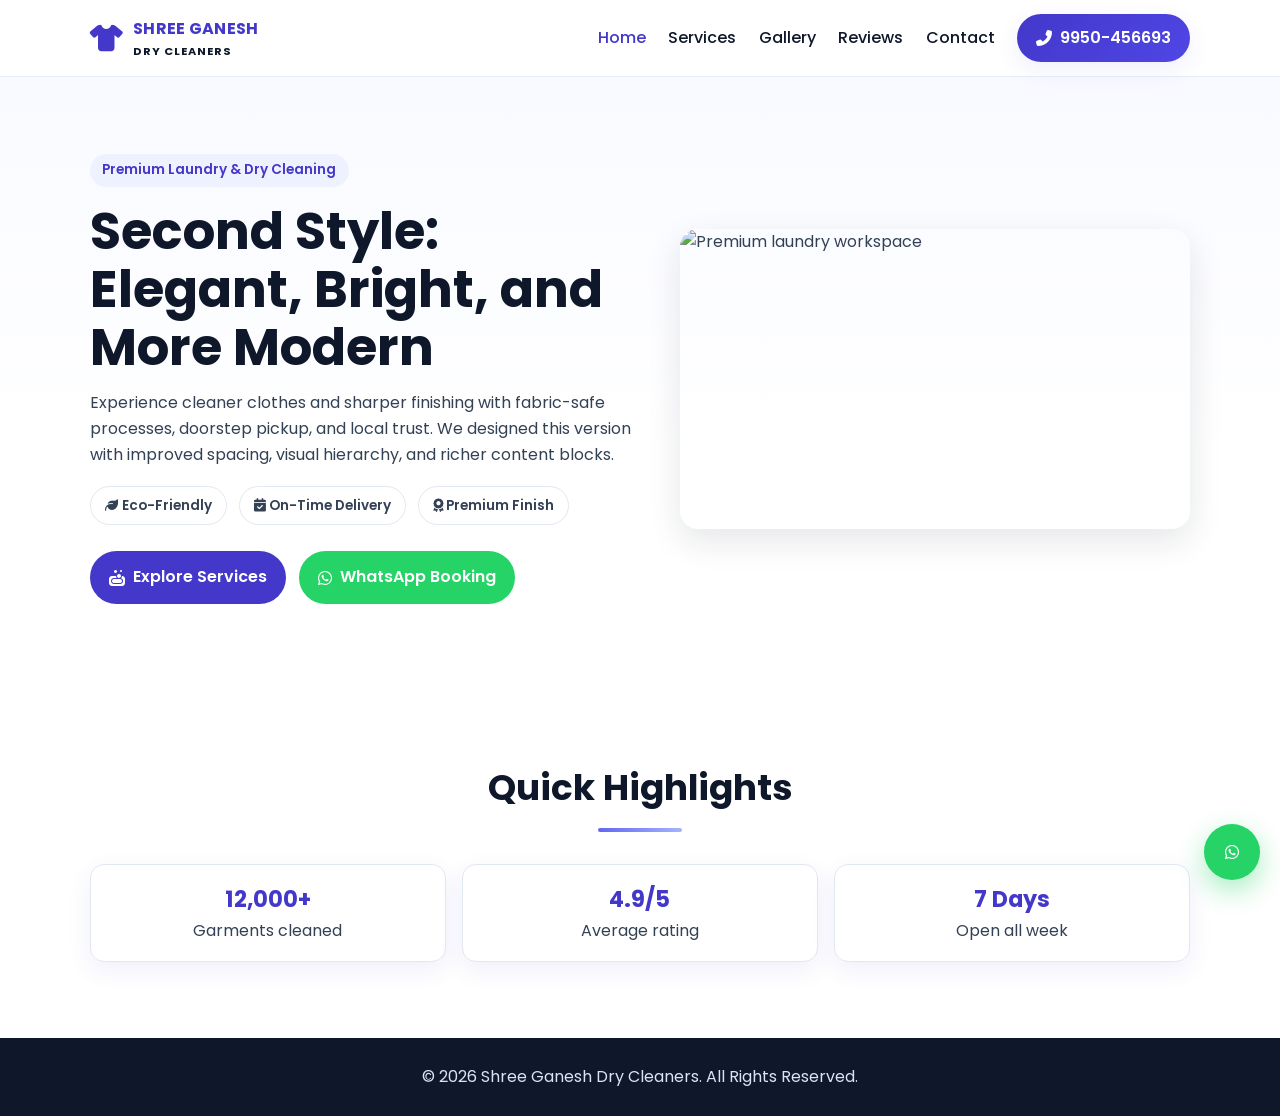
==== commit a681d61d: "Update index.html" ====
--- a/index.html
+++ b/index.html
@@ -1,928 +1,71 @@
 <!DOCTYPE html>
 <html lang="en">
 <head>
-    <meta charset="UTF-8">
-    <meta name="viewport" content="width=device-width, initial-scale=1.0">
-    <title>Shree Ganesh Dry Cleaners | Premium Laundry Service</title>
-    <link href="https://fonts.googleapis.com/css2?family=Poppins:wght@300;400;500;600;700;800&display=swap" rel="stylesheet">
-    <link rel="stylesheet" href="https://cdnjs.cloudflare.com/ajax/libs/font-awesome/6.4.0/css/all.min.css">
-    <style>
-        :root {
-            --primary: #1d4ed8;
-            --secondary: #0f172a;
-            --accent: #25d366;
-            --gold: #f59e0b;
-            --light: #f8fafc;
-            --white: #ffffff;
-            --text: #334155;
-            --border: #e2e8f0;
-            --shadow: 0 14px 38px rgba(15, 23, 42, 0.12);
-            --soft-shadow: 0 10px 24px rgba(29, 78, 216, 0.08);
-            --radius: 18px;
-            --transition: all 0.3s ease;
-        }
-
-        * {
-            margin: 0;
-            padding: 0;
-            box-sizing: border-box;
-            font-family: "Poppins", sans-serif;
-            scroll-behavior: smooth;
-        }
-
-        body {
-            color: var(--text);
-            line-height: 1.65;
-            background: linear-gradient(180deg, #f8fbff 0%, #ffffff 45%);
-        }
-
-        a {
-            text-decoration: none;
-            color: inherit;
-        }
-
-        ul {
-            list-style: none;
-        }
-
-        section {
-            padding: 5rem 7%;
-        }
-
-        header {
-            position: fixed;
-            top: 0;
-            width: 100%;
-            padding: 0.95rem 7%;
-            backdrop-filter: blur(10px);
-            background: rgba(255, 255, 255, 0.92);
-            border-bottom: 1px solid #e7ecf3;
-            z-index: 1000;
-            display: flex;
-            justify-content: space-between;
-            align-items: center;
-        }
-
-        .logo {
-            display: flex;
-            align-items: center;
-            gap: 10px;
-            color: var(--primary);
-            font-weight: 800;
-            letter-spacing: 0.3px;
-        }
-
-        .logo i {
-            font-size: 1.8rem;
-        }
-
-        .logo small {
-            display: block;
-            color: var(--secondary);
-            font-weight: 500;
-            font-size: 0.7rem;
-            letter-spacing: 1.2px;
-        }
-
-        .nav-menu {
-            display: flex;
-            gap: 1.8rem;
-            align-items: center;
-        }
-
-        .nav-link {
-            font-weight: 500;
-            color: var(--secondary);
-            transition: var(--transition);
-        }
-
-        .nav-link:hover {
-            color: var(--primary);
-        }
-
-        .cta-btn {
-            background: linear-gradient(135deg, var(--primary), #2563eb);
-            color: var(--white);
-            padding: 0.65rem 1.3rem;
-            border-radius: 999px;
-            font-weight: 600;
-            display: inline-flex;
-            align-items: center;
-            gap: 8px;
-            box-shadow: var(--soft-shadow);
-            transition: var(--transition);
-        }
-
-        .cta-btn:hover {
-            transform: translateY(-2px);
-            box-shadow: 0 12px 24px rgba(37, 99, 235, 0.25);
-        }
-
-        .mobile-menu-btn {
-            display: none;
-            cursor: pointer;
-            font-size: 1.4rem;
-        }
-
-        .hero {
-            min-height: 95vh;
-            margin-top: 66px;
-            display: grid;
-            grid-template-columns: 1.15fr 1fr;
-            gap: 2.2rem;
-            align-items: center;
-            padding: 4rem 7%;
-            background:
-                radial-gradient(circle at 12% 25%, rgba(37, 99, 235, 0.14), transparent 35%),
-                radial-gradient(circle at 84% 78%, rgba(245, 158, 11, 0.13), transparent 30%);
-        }
-
-        .hero h1 {
-            color: var(--secondary);
-            font-size: clamp(2rem, 4vw, 3.6rem);
-            line-height: 1.14;
-            margin-bottom: 1rem;
-        }
-
-        .hero p {
-            font-size: 1.06rem;
-            max-width: 620px;
-            margin-bottom: 1.4rem;
-        }
-
-        .highlight {
-            color: var(--primary);
-        }
-
-        .hero-badge-row {
-            display: flex;
-            gap: 0.8rem;
-            flex-wrap: wrap;
-            margin: 1.2rem 0 2rem;
-        }
-
-        .hero-badge {
-            background: var(--white);
-            border: 1px solid var(--border);
-            border-radius: 999px;
-            padding: 0.45rem 0.95rem;
-            font-size: 0.86rem;
-            font-weight: 600;
-            color: var(--secondary);
-            box-shadow: var(--soft-shadow);
-        }
-
-        .btn-group {
-            display: flex;
-            gap: 1rem;
-            flex-wrap: wrap;
-        }
-
-        .hero-btn {
-            border-radius: 999px;
-            padding: 0.95rem 1.5rem;
-            font-size: 1rem;
-            font-weight: 600;
-            transition: var(--transition);
-            display: inline-flex;
-            align-items: center;
-            gap: 8px;
-        }
-
-        .btn-primary {
-            background: var(--primary);
-            color: var(--white);
-        }
-
-        .btn-whatsapp {
-            background: var(--accent);
-            color: var(--white);
-        }
-
-        .hero-btn:hover {
-            transform: translateY(-3px);
-        }
-
-        .hero-visual {
-            position: relative;
-            min-height: 500px;
-        }
-
-        .hero-main-image {
-            width: 100%;
-            height: 500px;
-            object-fit: cover;
-            border-radius: calc(var(--radius) + 8px);
-            box-shadow: var(--shadow);
-        }
-
-        .floating-card {
-            position: absolute;
-            background: var(--white);
-            border-radius: 14px;
-            padding: 0.95rem 1rem;
-            box-shadow: var(--shadow);
-            border: 1px solid #eef2f7;
-            display: flex;
-            align-items: center;
-            gap: 10px;
-            font-weight: 600;
-            color: var(--secondary);
-        }
-
-        .floating-card i {
-            color: var(--primary);
-        }
-
-        .floating-card.one {
-            top: 18px;
-            left: -20px;
-        }
-
-        .floating-card.two {
-            bottom: 28px;
-            right: -20px;
-        }
-
-        .stats {
-            margin-top: 2.3rem;
-            display: grid;
-            grid-template-columns: repeat(auto-fit, minmax(140px, 1fr));
-            gap: 1rem;
-        }
-
-        .stat-box {
-            background: var(--white);
-            border: 1px solid var(--border);
-            border-radius: 14px;
-            padding: 0.85rem;
-            text-align: center;
-            box-shadow: var(--soft-shadow);
-        }
-
-        .stat-box h3 {
-            color: var(--primary);
-            font-size: 1.4rem;
-            line-height: 1.2;
-        }
-
-        .section-header {
-            text-align: center;
-            margin-bottom: 2.5rem;
-        }
-
-        .section-header h2 {
-            color: var(--secondary);
-            font-size: clamp(1.8rem, 3vw, 2.6rem);
-        }
-
-        .section-header p {
-            max-width: 760px;
-            margin: 0.7rem auto 0;
-        }
-
-        .divider {
-            width: 90px;
-            height: 4px;
-            border-radius: 999px;
-            background: linear-gradient(to right, #3b82f6, #93c5fd);
-            margin: 0.7rem auto;
-        }
-
-        .services-grid {
-            display: grid;
-            grid-template-columns: repeat(auto-fit, minmax(250px, 1fr));
-            gap: 1.35rem;
-        }
-
-        .service-card {
-            background: var(--white);
-            border-radius: var(--radius);
-            border: 1px solid var(--border);
-            padding: 1.5rem;
-            box-shadow: var(--soft-shadow);
-            transition: var(--transition);
-        }
-
-        .service-card:hover {
-            transform: translateY(-8px);
-            box-shadow: var(--shadow);
-        }
-
-        .service-icon {
-            width: 58px;
-            height: 58px;
-            border-radius: 50%;
-            display: grid;
-            place-items: center;
-            background: #e8efff;
-            color: var(--primary);
-            font-size: 1.4rem;
-            margin-bottom: 0.85rem;
-        }
-
-        .service-card h3 {
-            color: var(--secondary);
-            margin-bottom: 0.3rem;
-        }
-
-        .gallery {
-            background: #f2f7ff;
-        }
-
-        .gallery-grid {
-            display: grid;
-            grid-template-columns: repeat(auto-fit, minmax(240px, 1fr));
-            gap: 1rem;
-        }
-
-        .gallery-item {
-            position: relative;
-            overflow: hidden;
-            border-radius: 16px;
-            min-height: 260px;
-            box-shadow: var(--soft-shadow);
-        }
-
-        .gallery-item img {
-            width: 100%;
-            height: 100%;
-            object-fit: cover;
-            transition: transform 0.5s ease;
-        }
-
-        .gallery-item:hover img {
-            transform: scale(1.08);
-        }
-
-        .gallery-caption {
-            position: absolute;
-            left: 0;
-            right: 0;
-            bottom: 0;
-            padding: 0.9rem 1rem;
-            background: linear-gradient(to top, rgba(2, 6, 23, 0.74), transparent);
-            color: var(--white);
-            font-size: 0.92rem;
-            font-weight: 500;
-        }
-
-        .process-section {
-            background: linear-gradient(180deg, #ffffff, #f5f9ff);
-        }
-
-        .process-steps {
-            display: grid;
-            grid-template-columns: repeat(auto-fit, minmax(210px, 1fr));
-            gap: 1.15rem;
-        }
-
-        .step {
-            background: var(--white);
-            border-radius: 16px;
-            border: 1px solid var(--border);
-            padding: 1.2rem;
-            box-shadow: var(--soft-shadow);
-            text-align: center;
-        }
-
-        .step i {
-            font-size: 1.8rem;
-            color: var(--primary);
-            margin-bottom: 0.5rem;
-        }
-
-        .step span {
-            display: inline-block;
-            font-size: 0.78rem;
-            letter-spacing: 1px;
-            color: var(--primary);
-            margin-bottom: 0.35rem;
-            font-weight: 700;
-        }
-
-        .reviews {
-            background: var(--light);
-        }
-
-        .review-container {
-            display: grid;
-            grid-template-columns: repeat(auto-fit, minmax(220px, 1fr));
-            gap: 1rem;
-        }
-
-        .review-card {
-            background: var(--white);
-            border: 1px solid var(--border);
-            border-radius: 15px;
-            padding: 1rem;
-            box-shadow: var(--soft-shadow);
-        }
-
-        .review-card h4 {
-            color: var(--secondary);
-            font-size: 1rem;
-        }
-
-        .stars {
-            color: var(--gold);
-            margin: 0.2rem 0 0.45rem;
-            letter-spacing: 2px;
-            font-size: 0.85rem;
-        }
-
-        .contact-wrap {
-            display: grid;
-            grid-template-columns: 1.08fr 1fr;
-            gap: 1.4rem;
-            align-items: stretch;
-        }
-
-        .contact-panel {
-            background: var(--white);
-            border: 1px solid var(--border);
-            border-radius: var(--radius);
-            box-shadow: var(--soft-shadow);
-            padding: 1.5rem;
-        }
-
-        .contact-item {
-            display: flex;
-            align-items: center;
-            gap: 12px;
-            background: #f8fbff;
-            border: 1px solid var(--border);
-            border-radius: 12px;
-            padding: 0.8rem 0.85rem;
-            margin-top: 0.8rem;
-            transition: var(--transition);
-        }
-
-        .contact-item:hover {
-            transform: translateX(6px);
-            background: #eff6ff;
-        }
-
-        .contact-item i {
-            color: var(--primary);
-            font-size: 1.2rem;
-        }
-
-        .social-icons {
-            display: flex;
-            gap: 0.8rem;
-            margin-top: 1rem;
-        }
-
-        .social-btn {
-            width: 43px;
-            height: 43px;
-            border-radius: 50%;
-            display: grid;
-            place-items: center;
-            background: var(--light);
-            border: 1px solid var(--border);
-            transition: var(--transition);
-        }
-
-        .social-btn:hover {
-            color: var(--white);
-            background: var(--primary);
-            transform: translateY(-2px);
-        }
-
-        .contact-image {
-            position: relative;
-            border-radius: var(--radius);
-            overflow: hidden;
-            box-shadow: var(--shadow);
-            min-height: 340px;
-        }
-
-        .contact-image img {
-            width: 100%;
-            height: 100%;
-            object-fit: cover;
-        }
-
-        .contact-overlay {
-            position: absolute;
-            inset: auto 0 0 0;
-            color: var(--white);
-            padding: 1.1rem;
-            background: linear-gradient(to top, rgba(2, 6, 23, 0.78), transparent);
-            font-size: 0.9rem;
-        }
-
-        .map-wrap {
-            margin: 0 7% 2rem;
-            border-radius: var(--radius);
-            overflow: hidden;
-            box-shadow: var(--shadow);
-            border: 1px solid #d8e2f3;
-        }
-
-        .map-wrap iframe {
-            width: 100%;
-            height: 380px;
-            border: 0;
-            display: block;
-        }
-
-        footer {
-            text-align: center;
-            background: var(--secondary);
-            color: #d1d5db;
-            padding: 1.7rem 1rem;
-        }
-
-        .float-wa {
-            position: fixed;
-            right: 22px;
-            bottom: 22px;
-            width: 58px;
-            height: 58px;
-            border-radius: 50%;
-            display: grid;
-            place-items: center;
-            color: var(--white);
-            background: var(--accent);
-            font-size: 1.7rem;
-            z-index: 1200;
-            box-shadow: 0 10px 28px rgba(37, 211, 102, 0.48);
-            animation: pulse 2s infinite;
-        }
-
-        @keyframes pulse {
-            0% {
-                box-shadow: 0 0 0 0 rgba(37, 211, 102, 0.65);
-            }
-            70% {
-                box-shadow: 0 0 0 15px rgba(37, 211, 102, 0);
-            }
-            100% {
-                box-shadow: 0 0 0 0 rgba(37, 211, 102, 0);
-            }
-        }
-
-        .fade-in {
-            opacity: 0;
-            transform: translateY(24px);
-            transition: opacity 0.7s ease, transform 0.7s ease;
-        }
-
-        .fade-in.visible {
-            opacity: 1;
-            transform: translateY(0);
-        }
-
-        @media (max-width: 980px) {
-            .hero {
-                grid-template-columns: 1fr;
-                min-height: auto;
-                padding-top: 3rem;
-            }
-
-            .hero-visual {
-                min-height: 390px;
-            }
-
-            .hero-main-image {
-                height: 390px;
-            }
-
-            .floating-card.one {
-                left: 10px;
-            }
-
-            .floating-card.two {
-                right: 10px;
-            }
-
-            .contact-wrap {
-                grid-template-columns: 1fr;
-            }
-        }
-
-        @media (max-width: 780px) {
-            header {
-                padding: 0.85rem 5%;
-            }
-
-            section {
-                padding: 4rem 5%;
-            }
-
-            .map-wrap {
-                margin: 0 5% 1.6rem;
-            }
-
-            .mobile-menu-btn {
-                display: block;
-            }
-
-            .nav-menu {
-                display: none;
-                position: absolute;
-                top: 66px;
-                left: 0;
-                width: 100%;
-                background: var(--white);
-                border-bottom: 1px solid var(--border);
-                flex-direction: column;
-                padding: 1rem 1.2rem 1.4rem;
-                gap: 1rem;
-            }
-
-            .nav-menu.active {
-                display: flex;
-            }
-
-            .hero {
-                margin-top: 62px;
-                padding-left: 5%;
-                padding-right: 5%;
-            }
-
-            .floating-card {
-                position: static;
-                margin-top: 0.7rem;
-                display: inline-flex;
-            }
-        }
-    </style>
+  <meta charset="UTF-8">
+  <meta name="viewport" content="width=device-width, initial-scale=1.0">
+  <title>Shree Ganesh Dry Cleaners | Home</title>
+  <link href="https://fonts.googleapis.com/css2?family=Poppins:wght@300;400;500;600;700;800&display=swap" rel="stylesheet">
+  <link rel="stylesheet" href="https://cdnjs.cloudflare.com/ajax/libs/font-awesome/6.4.0/css/all.min.css">
+  <link rel="stylesheet" href="styles.css">
 </head>
 <body>
-    <a href="https://wa.me/919950456693?text=Hi, I would like to schedule a laundry pickup." class="float-wa" target="_blank" aria-label="WhatsApp">
-        <i class="fab fa-whatsapp"></i>
+  <a href="https://wa.me/919950456693?text=Hi, I would like to schedule a laundry pickup." class="float-wa" target="_blank" aria-label="WhatsApp">
+    <i class="fab fa-whatsapp"></i>
+  </a>
+
+  <header class="site-header">
+    <a class="logo" href="sgd.html">
+      <i class="fas fa-shirt"></i>
+      <div>SHREE GANESH <small>DRY CLEANERS</small></div>
     </a>
+    <button class="mobile-menu-btn" onclick="toggleMenu()" aria-label="Toggle Menu"><i class="fas fa-bars"></i></button>
+    <ul class="nav-menu">
+      <li><a href="sgd.html" class="nav-link active">Home</a></li>
+      <li><a href="services.html" class="nav-link">Services</a></li>
+      <li><a href="gallery.html" class="nav-link">Gallery</a></li>
+      <li><a href="reviews.html" class="nav-link">Reviews</a></li>
+      <li><a href="contact.html" class="nav-link">Contact</a></li>
+      <li><a href="tel:9950456693" class="cta-btn"><i class="fas fa-phone-alt"></i> 9950-456693</a></li>
+    </ul>
+  </header>
 
-    <header>
-        <div class="logo">
-            <i class="fas fa-shirt"></i>
-            <div>
-                SHREE GANESH
-                <small>DRY CLEANERS</small>
-            </div>
+  <main>
+    <section class="hero page-space">
+      <div class="fade-in">
+        <span class="tagline">Premium Laundry & Dry Cleaning</span>
+        <h1>Second Style: Elegant, Bright, and More Modern</h1>
+        <p>Experience cleaner clothes and sharper finishing with fabric-safe processes, doorstep pickup, and local trust. We designed this version with improved spacing, visual hierarchy, and richer content blocks.</p>
+        <div class="hero-badge-row">
+          <span class="hero-badge"><i class="fas fa-leaf"></i> Eco-Friendly</span>
+          <span class="hero-badge"><i class="fas fa-calendar-check"></i> On-Time Delivery</span>
+          <span class="hero-badge"><i class="fas fa-award"></i> Premium Finish</span>
         </div>
-        <div class="mobile-menu-btn" onclick="toggleMenu()"><i class="fas fa-bars"></i></div>
-        <ul class="nav-menu">
-            <li><a href="#home" class="nav-link">Home</a></li>
-            <li><a href="#services" class="nav-link">Services</a></li>
-            <li><a href="#gallery" class="nav-link">Gallery</a></li>
-            <li><a href="#reviews" class="nav-link">Reviews</a></li>
-            <li><a href="#contact" class="nav-link">Contact</a></li>
-            <li><a href="tel:9950456693" class="cta-btn"><i class="fas fa-phone-alt"></i> 9950-456693</a></li>
-        </ul>
-    </header>
-
-    <section class="hero" id="home">
-        <div class="fade-in">
-            <h1>Give Your Clothes the <span class="highlight">Premium Finish</span> They Deserve</h1>
-            <p>Shree Ganesh Dry Cleaners delivers high-quality laundry and dry cleaning with eco-safe solutions, fabric-friendly care, and reliable doorstep service. From office wear to wedding outfits, every garment gets expert treatment and premium presentation.</p>
-            <div class="hero-badge-row">
-                <span class="hero-badge"><i class="fas fa-leaf"></i> Eco-Friendly Process</span>
-                <span class="hero-badge"><i class="fas fa-clock"></i> Quick Turnaround</span>
-                <span class="hero-badge"><i class="fas fa-shield-heart"></i> Hygiene First</span>
-            </div>
-            <div class="btn-group">
-                <a href="tel:9950456693" class="hero-btn btn-primary"><i class="fas fa-phone"></i> Call Now</a>
-                <a href="https://wa.me/919950456693?text=Hi, I need a laundry pickup." class="hero-btn btn-whatsapp"><i class="fab fa-whatsapp"></i> WhatsApp Booking</a>
-            </div>
-            <div class="stats">
-                <div class="stat-box">
-                    <h3>12K+</h3>
-                    <p>Garments Cleaned</p>
-                </div>
-                <div class="stat-box">
-                    <h3>4.9/5</h3>
-                    <p>Customer Rating</p>
-                </div>
-                <div class="stat-box">
-                    <h3>7 Days</h3>
-                    <p>Service Availability</p>
-                </div>
-            </div>
+        <div class="btn-group">
+          <a href="services.html" class="hero-btn btn-primary"><i class="fas fa-soap"></i> Explore Services</a>
+          <a href="https://wa.me/919950456693?text=Hi, I need a laundry pickup." class="hero-btn btn-whatsapp"><i class="fab fa-whatsapp"></i> WhatsApp Booking</a>
         </div>
-        <div class="hero-visual fade-in">
-            <img class="hero-main-image" src="https://images.unsplash.com/photo-1521656693074-0ef32e80a5d5?auto=format&fit=crop&w=1200&q=80" alt="Premium laundry workspace">
-            <div class="floating-card one"><i class="fas fa-star"></i> Trusted by Families</div>
-            <div class="floating-card two"><i class="fas fa-truck-fast"></i> Pickup & Delivery</div>
-        </div>
+      </div>
+      <div class="hero-visual fade-in">
+        <img class="cover-media" src="https://images.unsplash.com/photo-1521656693074-0ef32e80a5d5?auto=format&fit=crop&w=1400&q=80" alt="Premium laundry workspace">
+      </div>
     </section>
 
-    <section id="services">
-        <div class="section-header fade-in">
-            <h2>Our Expert Services</h2>
-            <div class="divider"></div>
-            <p>We combine modern techniques with careful hand inspection so your clothes remain fresh, elegant, and long-lasting after every wash and press cycle.</p>
-        </div>
-        <div class="services-grid">
-            <div class="service-card fade-in">
-                <div class="service-icon"><i class="fas fa-user-tie"></i></div>
-                <h3>Dry Cleaning</h3>
-                <p>Premium cleaning for suits, blazers, sarees, lehengas, and delicate premium fabrics.</p>
-            </div>
-            <div class="service-card fade-in">
-                <div class="service-icon"><i class="fas fa-soap"></i></div>
-                <h3>Laundry Wash</h3>
-                <p>Gentle yet hygienic wash for regular wear with deodorizing and antibacterial treatment.</p>
-            </div>
-            <div class="service-card fade-in">
-                <div class="service-icon"><i class="fas fa-shirt"></i></div>
-                <h3>Steam Press</h3>
-                <p>Precision steam ironing that gives your garments a sharp, wrinkle-free presentation.</p>
-            </div>
-            <div class="service-card fade-in">
-                <div class="service-icon"><i class="fas fa-shoe-prints"></i></div>
-                <h3>Shoe Spa</h3>
-                <p>Deep cleaning and conditioning for sneakers, leather shoes, and suede footwear.</p>
-            </div>
-            <div class="service-card fade-in">
-                <div class="service-icon"><i class="fas fa-couch"></i></div>
-                <h3>Home Furnishing</h3>
-                <p>Care for curtains, blankets, carpets, and sofa covers with stain-removal expertise.</p>
-            </div>
-            <div class="service-card fade-in">
-                <div class="service-icon"><i class="fas fa-motorcycle"></i></div>
-                <h3>Express Service</h3>
-                <p>Priority cleaning option for urgent requirements and fast scheduled delivery.</p>
-            </div>
-        </div>
+    <section class="page-space">
+      <div class="section-header fade-in">
+        <h2>Quick Highlights</h2>
+        <div class="divider"></div>
+      </div>
+      <div class="stats">
+        <div class="stat-box fade-in"><h3>12,000+</h3><p>Garments cleaned</p></div>
+        <div class="stat-box fade-in"><h3>4.9/5</h3><p>Average rating</p></div>
+        <div class="stat-box fade-in"><h3>7 Days</h3><p>Open all week</p></div>
+      </div>
     </section>
+  </main>
 
-    <section class="gallery" id="gallery">
-        <div class="section-header fade-in">
-            <h2>Visual Gallery</h2>
-            <div class="divider"></div>
-            <p>A quick look at our clean environment, professional process, and premium garment care standards.</p>
-        </div>
-        <div class="gallery-grid">
-            <div class="gallery-item fade-in">
-                <img src="https://images.unsplash.com/photo-1610552050890-fe99536c2615?auto=format&fit=crop&w=900&q=80" alt="Clothes hanging after cleaning">
-                <div class="gallery-caption">Freshly finished garments arranged with care</div>
-            </div>
-            <div class="gallery-item fade-in">
-                <img src="https://images.unsplash.com/photo-1582735689369-4fe89db7114c?auto=format&fit=crop&w=900&q=80" alt="Laundry machine process">
-                <div class="gallery-caption">Professional wash process for complete hygiene</div>
-            </div>
-            <div class="gallery-item fade-in">
-                <img src="https://images.unsplash.com/photo-1604335399105-a0c585fd81a1?auto=format&fit=crop&w=900&q=80" alt="Ironing station">
-                <div class="gallery-caption">Detailed finishing and premium steam pressing</div>
-            </div>
-            <div class="gallery-item fade-in">
-                <img src="https://images.unsplash.com/photo-1581579438747-1dc8d17bbce4?auto=format&fit=crop&w=900&q=80" alt="Folded clean clothes">
-                <div class="gallery-caption">Neatly packed delivery-ready clothing</div>
-            </div>
-        </div>
-    </section>
-
-    <section class="process-section" id="process">
-        <div class="section-header fade-in">
-            <h2>How It Works</h2>
-            <div class="divider"></div>
-            <p>Simple, transparent, and reliable from pickup request to final doorstep drop.</p>
-        </div>
-        <div class="process-steps">
-            <div class="step fade-in">
-                <span>STEP 01</span>
-                <i class="fas fa-calendar-check"></i>
-                <h3>Schedule Pickup</h3>
-                <p>Call or message us on WhatsApp and choose a convenient pickup slot.</p>
-            </div>
-            <div class="step fade-in">
-                <span>STEP 02</span>
-                <i class="fas fa-jug-detergent"></i>
-                <h3>Smart Cleaning</h3>
-                <p>Each garment is sorted and cleaned with suitable products and process control.</p>
-            </div>
-            <div class="step fade-in">
-                <span>STEP 03</span>
-                <i class="fas fa-shirt"></i>
-                <h3>Steam & Finish</h3>
-                <p>We perform premium finishing checks to ensure shape, shine, and freshness.</p>
-            </div>
-            <div class="step fade-in">
-                <span>STEP 04</span>
-                <i class="fas fa-truck"></i>
-                <h3>Deliver to You</h3>
-                <p>Neatly packed, quality-checked garments delivered safely to your doorstep.</p>
-            </div>
-        </div>
-    </section>
-
-    <section class="reviews" id="reviews">
-        <div class="section-header fade-in">
-            <h2>What Customers Say</h2>
-            <div class="divider"></div>
-            <p>Real feedback from happy customers who trust us with their daily and special garments.</p>
-        </div>
-        <div class="review-container">
-            <div class="review-card fade-in">
-                <h4>Sachin</h4>
-                <div class="stars">★★★★★</div>
-                <p>Excellent service quality and polite staff. Clothes always come fresh and perfectly packed.</p>
-            </div>
-            <div class="review-card fade-in">
-                <h4>Rahul</h4>
-                <div class="stars">★★★★★</div>
-                <p>Very reliable dry cleaner in the area with timely delivery and great finishing every time.</p>
-            </div>
-            <div class="review-card fade-in">
-                <h4>Bhavana</h4>
-                <div class="stars">★★★★★</div>
-                <p>My delicate outfits were handled carefully and looked like new after dry cleaning.</p>
-            </div>
-            <div class="review-card fade-in">
-                <h4>Dilip</h4>
-                <div class="stars">★★★★★</div>
-                <p>Quick response, neat work, and reasonable rates. Definitely my first choice now.</p>
-            </div>
-            <div class="review-card fade-in">
-                <h4>Sanjay</h4>
-                <div class="stars">★★★★★</div>
-                <p>Professional service with strong customer support and consistently good results.</p>
-            </div>
-            <div class="review-card fade-in">
-                <h4>Nobita</h4>
-                <div class="stars">★★★★★</div>
-                <p>Best experience so far. My clothes are always clean, crisp, and delivered as promised.</p>
-            </div>
-        </div>
-    </section>
-
-    <section id="contact">
-        <div class="section-header fade-in">
-            <h2>Contact & Booking</h2>
-            <div class="divider"></div>
-            <p>Need quick rates, corporate package details, or a same-day pickup slot? Reach out now.</p>
-        </div>
-        <div class="contact-wrap">
-            <div class="contact-panel fade-in">
-                <h3 style="color: var(--secondary);">Get in Touch</h3>
-                <p style="margin-top: 0.4rem;">We are available for daily service, family plans, bulk orders, and event wear care.</p>
-
-                <a href="tel:9950456693" class="contact-item">
-                    <i class="fas fa-phone-volume"></i>
-                    <div>
-                        <strong>Phone</strong>
-                        <p>+91 99504 56693</p>
-                    </div>
-                </a>
-                <a href="https://wa.me/919950456693" class="contact-item">
-                    <i class="fab fa-whatsapp"></i>
-                    <div>
-                        <strong>WhatsApp</strong>
-                        <p>Instant booking support</p>
-                    </div>
-                </a>
-                <a href="https://maps.app.goo.gl/2CET2PLKk7V8Wr288" class="contact-item">
-                    <i class="fas fa-location-dot"></i>
-                    <div>
-                        <strong>Store Location</strong>
-                        <p>Open in Google Maps</p>
-                    </div>
-                </a>
-
-                <div class="social-icons">
-                    <a href="https://www.facebook.com/profile.php?id=61555297948252&sk=about" class="social-btn" title="Facebook"><i class="fab fa-facebook-f"></i></a>
-                    <a href="https://www.instagram.com/sgdry_cleaners/" class="social-btn" title="Instagram"><i class="fab fa-instagram"></i></a>
-                    <a href="https://maps.app.goo.gl/2CET2PLKk7V8Wr288" class="social-btn" title="Google Map"><i class="fas fa-map-marker-alt"></i></a>
-                </div>
-            </div>
-
-            <div class="contact-image fade-in">
-                <img src="https://images.unsplash.com/photo-1517677208171-0bc6799a631f?auto=format&fit=crop&w=1200&q=80" alt="Store and service visual">
-                <div class="contact-overlay">
-                    Premium care, modern process, and reliable service with local trust.
-                </div>
-            </div>
-        </div>
-    </section>
-
-    <div class="map-wrap fade-in">
-        <iframe src="https://www.google.com/maps/embed?pb=!1m18!1m12!1m3!1d3611.775220442018!2d75.83210241010208!3d25.14328917765285!2m3!1f0!2f0!3f0!3m2!1i1024!2i768!4f13.1!3m3!1m2!1s0x396f84c1965e6d31%3A0x9be61f340d26aabc!2sSHREE%20GANESH%20DRY%20CLEANERS!5e0!3m2!1sen!2sin!4v1766423666467!5m2!1sen!2sin" loading="lazy" referrerpolicy="no-referrer-when-downgrade"></iframe>
-    </div>
-
-    <footer>
-        <p>&copy; 2026 Shree Ganesh Dry Cleaners. All Rights Reserved.</p>
-        <p style="font-size: 0.9rem; margin-top: 7px; opacity: 0.82;">Designed for premium fabric care, hygiene, and customer comfort.</p>
-    </footer>
-
-    <script>
-        function toggleMenu() {
-            document.querySelector(".nav-menu").classList.toggle("active");
-        }
-
-        const observer = new IntersectionObserver((entries) => {
-            entries.forEach((entry) => {
-                if (entry.isIntersecting) {
-                    entry.target.classList.add("visible");
-                }
-            });
-        }, { threshold: 0.12 });
-
-        document.querySelectorAll(".fade-in").forEach((el) => observer.observe(el));
-    </script>
+  <footer>
+    <p>&copy; 2026 Shree Ganesh Dry Cleaners. All Rights Reserved.</p>
+  </footer>
+  <script src="script.js"></script>
 </body>
 </html>
--- a/styles.css
+++ b/styles.css
@@ -0,0 +1,407 @@
+:root {
+  --primary: #4338ca;
+  --primary-soft: #eef2ff;
+  --secondary: #0f172a;
+  --accent: #25d366;
+  --text: #334155;
+  --light: #f8fafc;
+  --white: #ffffff;
+  --border: #e2e8f0;
+  --gold: #f59e0b;
+  --radius: 18px;
+  --shadow: 0 12px 34px rgba(15, 23, 42, 0.11);
+  --soft-shadow: 0 8px 24px rgba(67, 56, 202, 0.08);
+  --transition: all 0.3s ease;
+}
+
+* {
+  margin: 0;
+  padding: 0;
+  box-sizing: border-box;
+  font-family: "Poppins", sans-serif;
+}
+
+body {
+  background: linear-gradient(180deg, #f7f9ff 0%, #ffffff 40%);
+  color: var(--text);
+  line-height: 1.65;
+}
+
+a {
+  text-decoration: none;
+  color: inherit;
+}
+
+ul {
+  list-style: none;
+}
+
+.page-space {
+  padding: 4.8rem 7%;
+}
+
+.site-header {
+  position: sticky;
+  top: 0;
+  z-index: 1000;
+  display: flex;
+  justify-content: space-between;
+  align-items: center;
+  padding: 0.9rem 7%;
+  background: rgba(255, 255, 255, 0.94);
+  border-bottom: 1px solid #e9edf7;
+  backdrop-filter: blur(10px);
+}
+
+.logo {
+  display: flex;
+  gap: 10px;
+  align-items: center;
+  color: var(--primary);
+  font-weight: 700;
+  letter-spacing: 0.3px;
+}
+
+.logo i {
+  font-size: 1.65rem;
+}
+
+.logo small {
+  display: block;
+  color: var(--secondary);
+  font-size: 0.7rem;
+  letter-spacing: 1px;
+}
+
+.mobile-menu-btn {
+  display: none;
+  background: transparent;
+  border: 0;
+  font-size: 1.35rem;
+  cursor: pointer;
+  color: var(--secondary);
+}
+
+.nav-menu {
+  display: flex;
+  align-items: center;
+  gap: 1.4rem;
+}
+
+.nav-link {
+  color: var(--secondary);
+  font-weight: 500;
+  transition: var(--transition);
+}
+
+.nav-link.active,
+.nav-link:hover {
+  color: var(--primary);
+}
+
+.cta-btn {
+  display: inline-flex;
+  align-items: center;
+  gap: 8px;
+  background: linear-gradient(135deg, var(--primary), #4f46e5);
+  color: var(--white);
+  padding: 0.65rem 1.2rem;
+  border-radius: 999px;
+  font-weight: 600;
+  box-shadow: var(--soft-shadow);
+}
+
+.hero {
+  display: grid;
+  grid-template-columns: 1.1fr 1fr;
+  gap: 1.8rem;
+  align-items: center;
+}
+
+.tagline {
+  display: inline-block;
+  padding: 0.35rem 0.8rem;
+  border-radius: 999px;
+  color: var(--primary);
+  background: var(--primary-soft);
+  font-size: 0.85rem;
+  font-weight: 600;
+  margin-bottom: 0.9rem;
+}
+
+.hero h1,
+.page-hero h1 {
+  font-size: clamp(1.9rem, 4vw, 3.2rem);
+  line-height: 1.14;
+  color: var(--secondary);
+  margin-bottom: 0.8rem;
+}
+
+.hero-badge-row {
+  margin: 1.1rem 0 1.6rem;
+  display: flex;
+  flex-wrap: wrap;
+  gap: 0.7rem;
+}
+
+.hero-badge {
+  padding: 0.45rem 0.9rem;
+  border-radius: 999px;
+  border: 1px solid var(--border);
+  background: var(--white);
+  font-size: 0.85rem;
+  font-weight: 600;
+}
+
+.btn-group {
+  display: flex;
+  gap: 0.8rem;
+  flex-wrap: wrap;
+}
+
+.hero-btn {
+  display: inline-flex;
+  align-items: center;
+  gap: 8px;
+  border-radius: 999px;
+  padding: 0.85rem 1.2rem;
+  font-weight: 600;
+}
+
+.btn-primary {
+  background: var(--primary);
+  color: var(--white);
+}
+
+.btn-whatsapp {
+  background: var(--accent);
+  color: var(--white);
+}
+
+.hero-visual,
+.image-card {
+  border-radius: var(--radius);
+  overflow: hidden;
+  box-shadow: var(--shadow);
+  min-height: 300px;
+}
+
+.cover-media {
+  width: 100%;
+  height: 100%;
+  object-fit: cover;
+  display: block;
+}
+
+.stats {
+  display: grid;
+  grid-template-columns: repeat(auto-fit, minmax(170px, 1fr));
+  gap: 1rem;
+}
+
+.stat-box {
+  background: var(--white);
+  border: 1px solid var(--border);
+  border-radius: 14px;
+  padding: 1rem;
+  text-align: center;
+  box-shadow: var(--soft-shadow);
+}
+
+.stat-box h3 {
+  color: var(--primary);
+  font-size: 1.4rem;
+}
+
+.section-header {
+  text-align: center;
+  margin-bottom: 2rem;
+}
+
+.section-header h2 {
+  color: var(--secondary);
+  font-size: clamp(1.6rem, 2.8vw, 2.4rem);
+}
+
+.divider {
+  height: 4px;
+  width: 84px;
+  margin: 0.7rem auto;
+  border-radius: 999px;
+  background: linear-gradient(to right, #6366f1, #a5b4fc);
+}
+
+.grid {
+  display: grid;
+  grid-template-columns: repeat(auto-fit, minmax(240px, 1fr));
+  gap: 1rem;
+}
+
+.card {
+  background: var(--white);
+  border: 1px solid var(--border);
+  border-radius: var(--radius);
+  box-shadow: var(--soft-shadow);
+  padding: 1.2rem;
+}
+
+.icon-round {
+  width: 52px;
+  height: 52px;
+  border-radius: 50%;
+  display: grid;
+  place-items: center;
+  background: var(--primary-soft);
+  color: var(--primary);
+  margin-bottom: 0.8rem;
+}
+
+.gallery-grid {
+  display: grid;
+  grid-template-columns: repeat(auto-fit, minmax(230px, 1fr));
+  gap: 1rem;
+}
+
+.gallery-item {
+  position: relative;
+  border-radius: 16px;
+  overflow: hidden;
+  min-height: 260px;
+  box-shadow: var(--soft-shadow);
+}
+
+.gallery-caption {
+  position: absolute;
+  inset: auto 0 0 0;
+  color: var(--white);
+  font-size: 0.9rem;
+  font-weight: 500;
+  padding: 0.8rem;
+  background: linear-gradient(to top, rgba(15, 23, 42, 0.82), transparent);
+}
+
+.review-card h4 {
+  color: var(--secondary);
+  margin-bottom: 0.25rem;
+}
+
+.stars {
+  color: var(--gold);
+  letter-spacing: 2px;
+  margin-bottom: 0.35rem;
+}
+
+.contact-item {
+  margin-top: 0.8rem;
+  padding: 0.75rem 0.85rem;
+  border: 1px solid var(--border);
+  border-radius: 12px;
+  background: #f8fbff;
+  display: flex;
+  gap: 10px;
+  align-items: center;
+}
+
+.contact-item i {
+  color: var(--primary);
+}
+
+.contact-two-col {
+  display: grid;
+  grid-template-columns: 1fr 1fr;
+  gap: 1rem;
+}
+
+.map-wrap {
+  margin: 0 7% 2rem;
+  border-radius: var(--radius);
+  overflow: hidden;
+  border: 1px solid var(--border);
+  box-shadow: var(--shadow);
+}
+
+.map-wrap iframe {
+  width: 100%;
+  height: 370px;
+  border: 0;
+}
+
+footer {
+  background: var(--secondary);
+  color: #dbe4f4;
+  text-align: center;
+  padding: 1.6rem 1rem;
+}
+
+.float-wa {
+  position: fixed;
+  right: 20px;
+  bottom: 20px;
+  width: 56px;
+  height: 56px;
+  border-radius: 50%;
+  display: grid;
+  place-items: center;
+  color: var(--white);
+  background: #25d366;
+  box-shadow: 0 10px 28px rgba(37, 211, 102, 0.42);
+  z-index: 2000;
+}
+
+.fade-in {
+  opacity: 0;
+  transform: translateY(20px);
+  transition: opacity 0.65s ease, transform 0.65s ease;
+}
+
+.fade-in.visible {
+  opacity: 1;
+  transform: translateY(0);
+}
+
+@media (max-width: 980px) {
+  .hero,
+  .contact-two-col {
+    grid-template-columns: 1fr;
+  }
+
+  .hero-visual {
+    min-height: 360px;
+  }
+}
+
+@media (max-width: 780px) {
+  .site-header {
+    padding: 0.85rem 5%;
+  }
+
+  .page-space {
+    padding: 3.8rem 5%;
+  }
+
+  .map-wrap {
+    margin: 0 5% 1.6rem;
+  }
+
+  .mobile-menu-btn {
+    display: block;
+  }
+
+  .nav-menu {
+    display: none;
+    position: absolute;
+    top: 64px;
+    left: 0;
+    width: 100%;
+    background: var(--white);
+    border-bottom: 1px solid var(--border);
+    flex-direction: column;
+    align-items: flex-start;
+    gap: 0.85rem;
+    padding: 1rem 5%;
+  }
+
+  .nav-menu.active {
+    display: flex;
+  }
+}
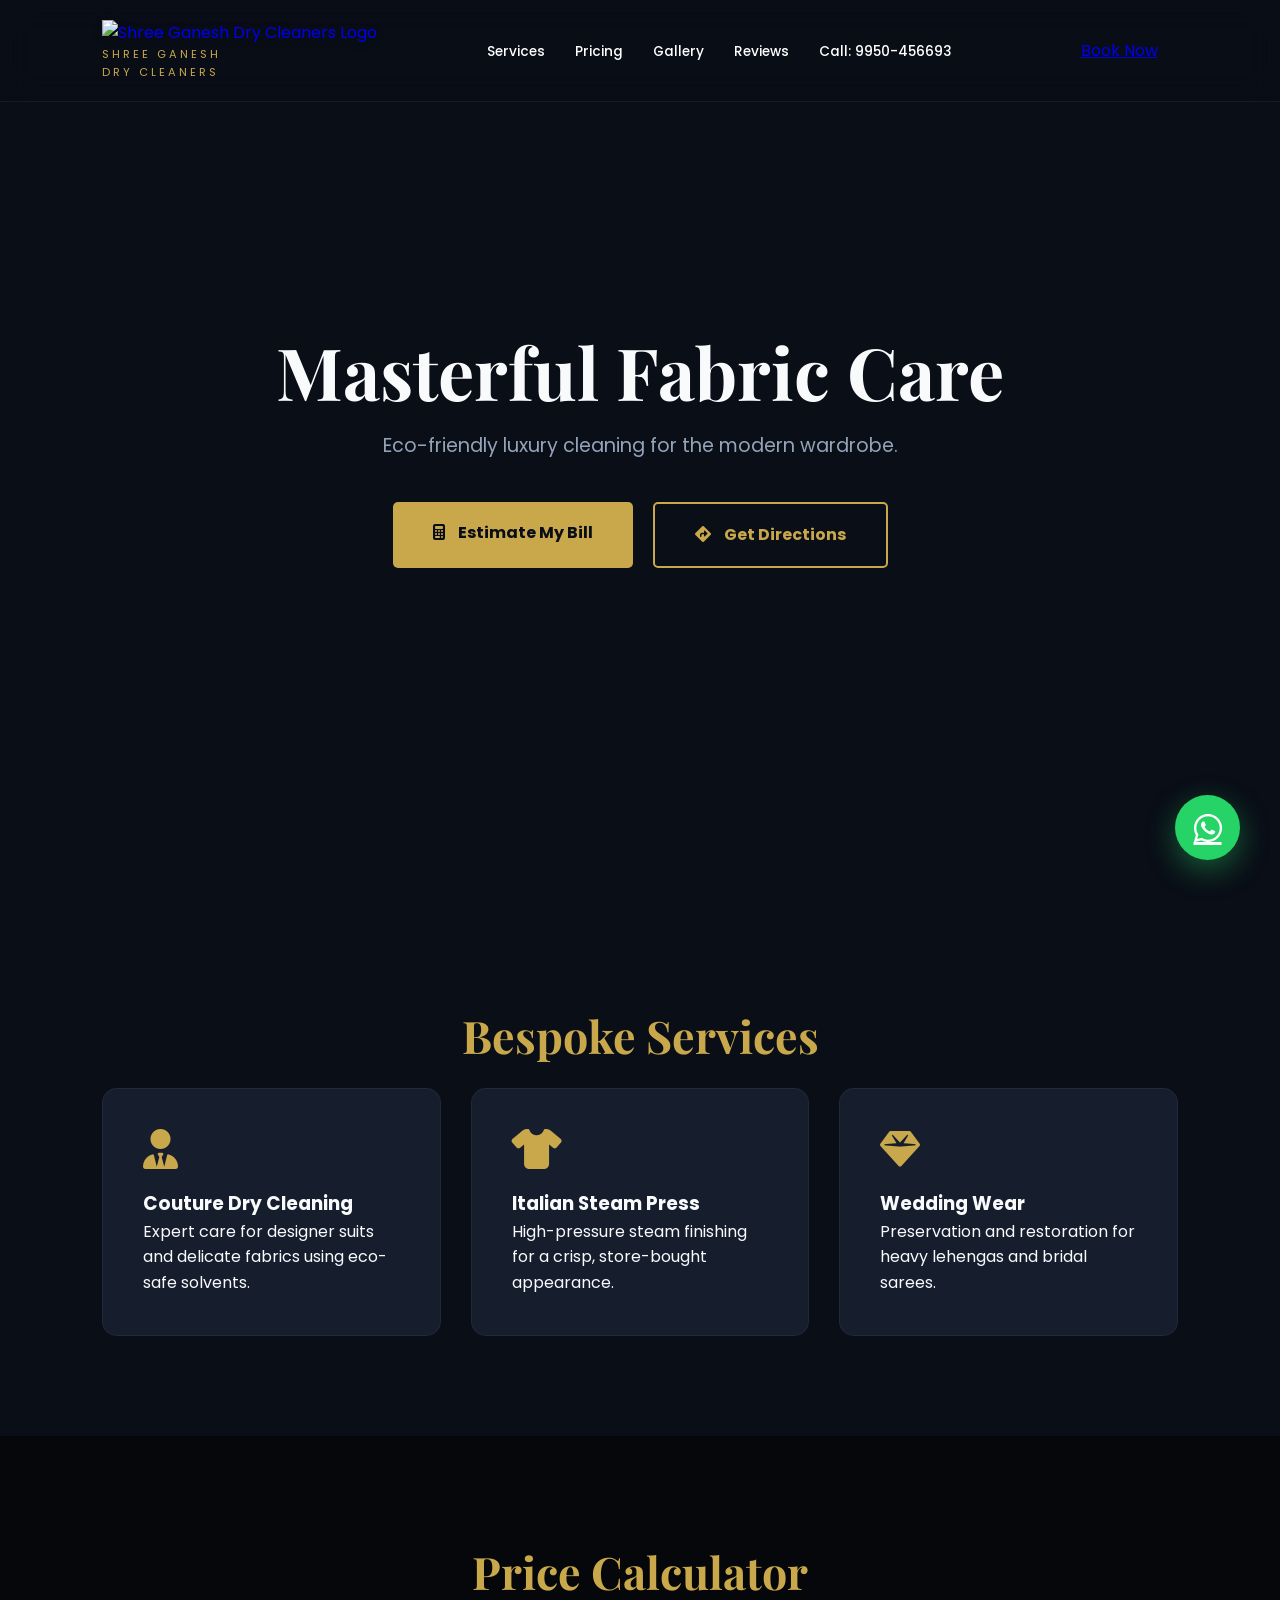
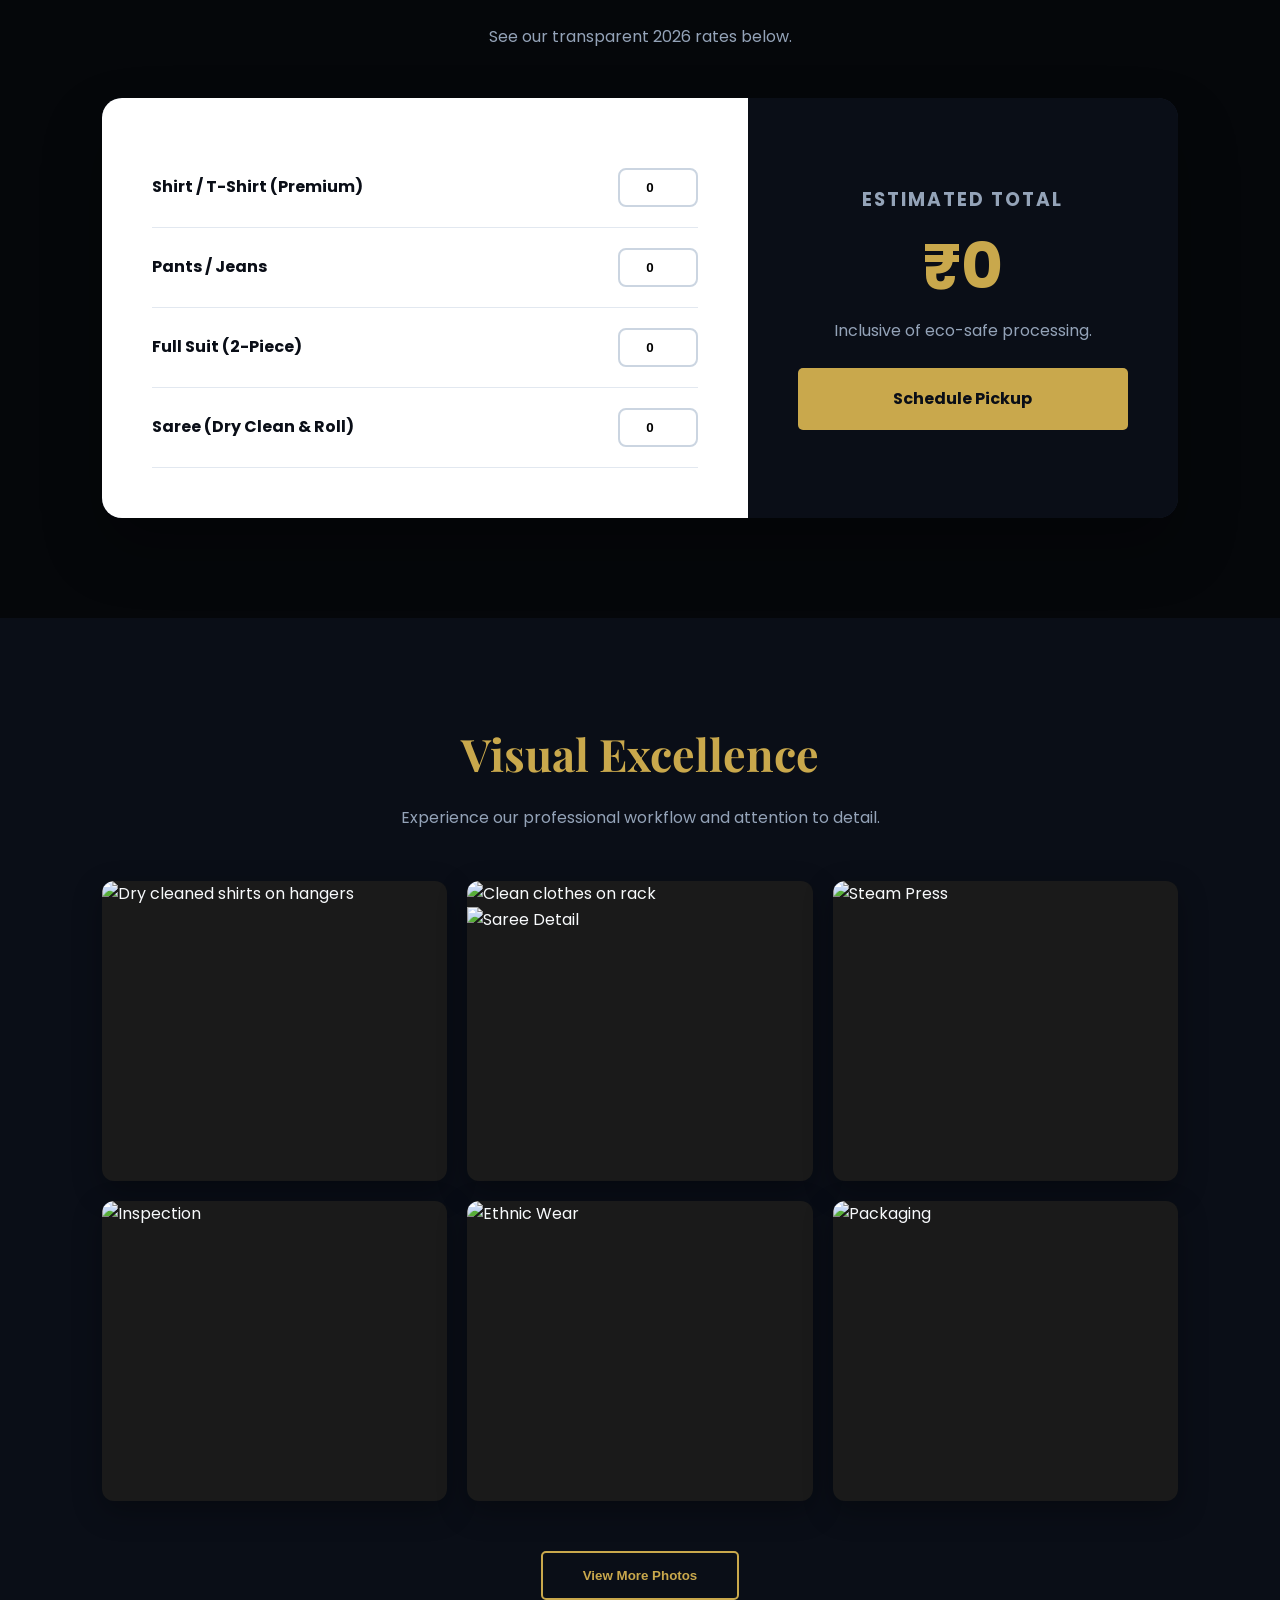
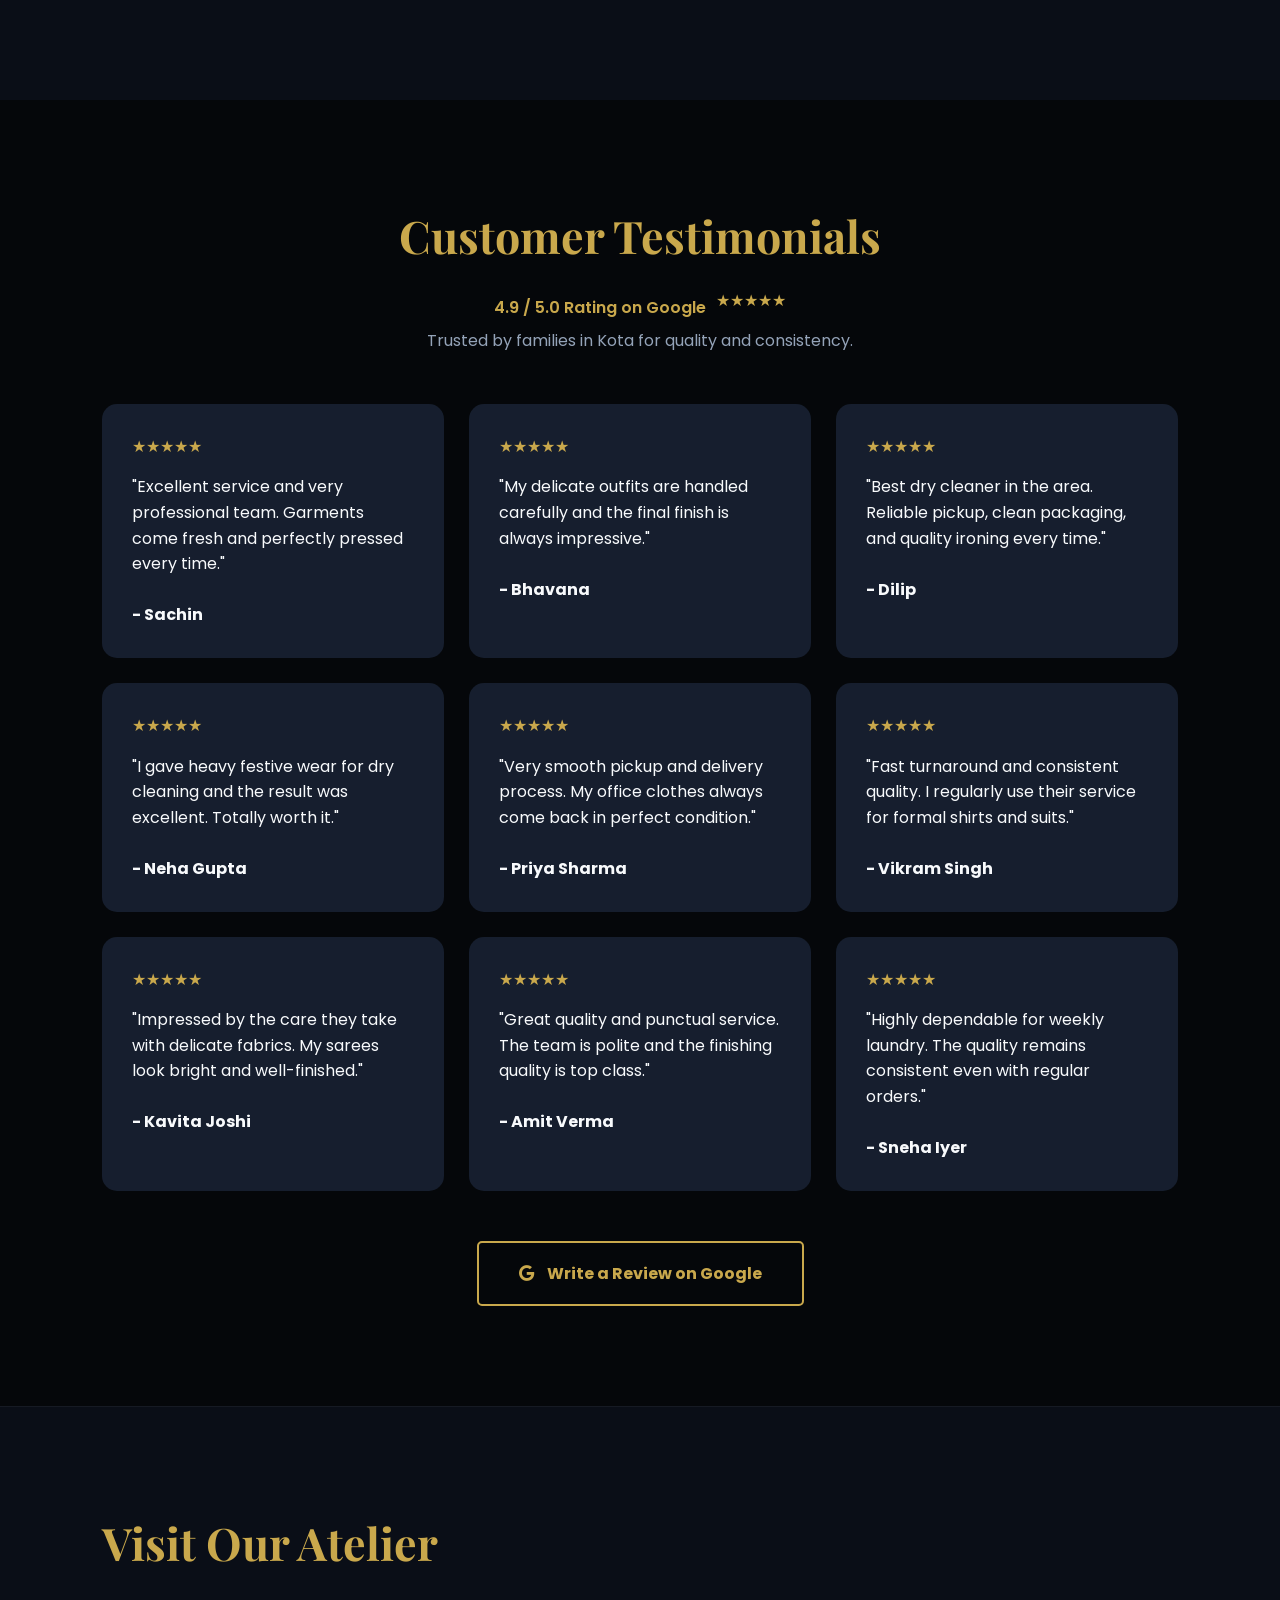
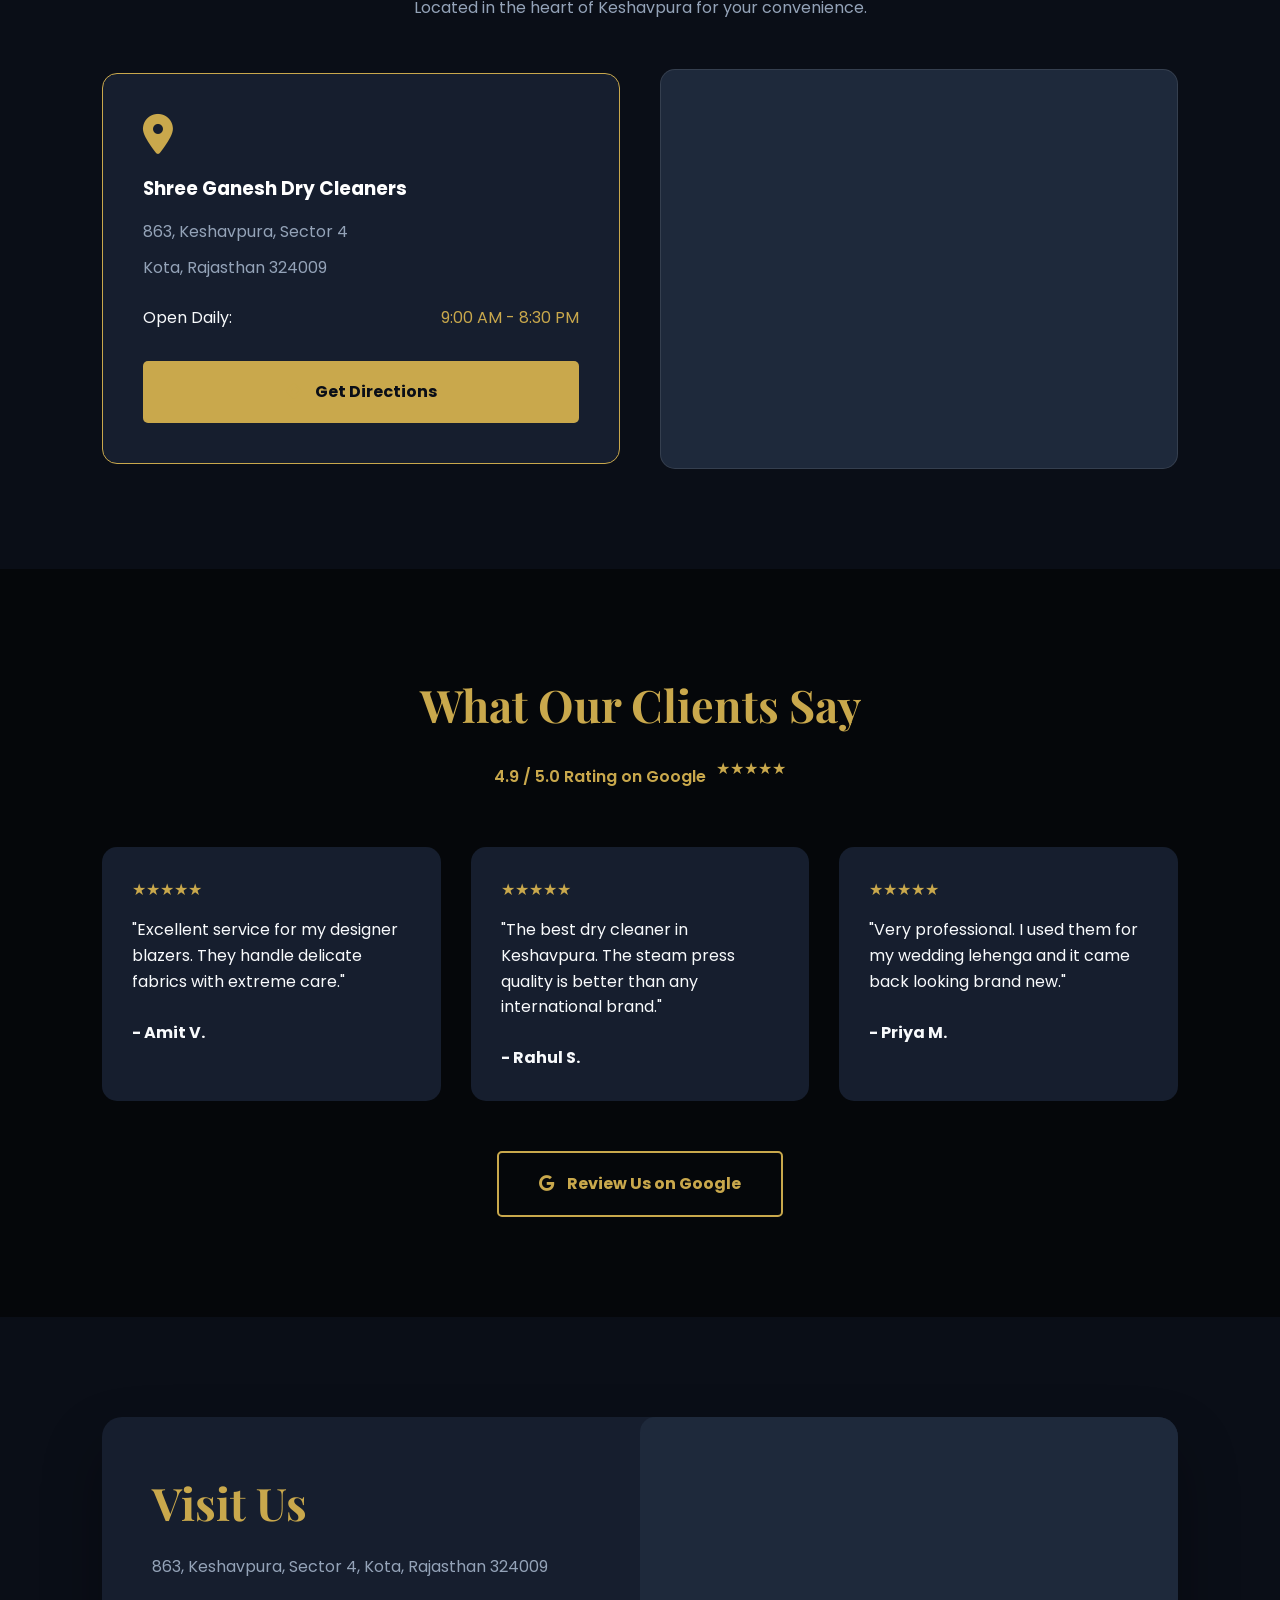
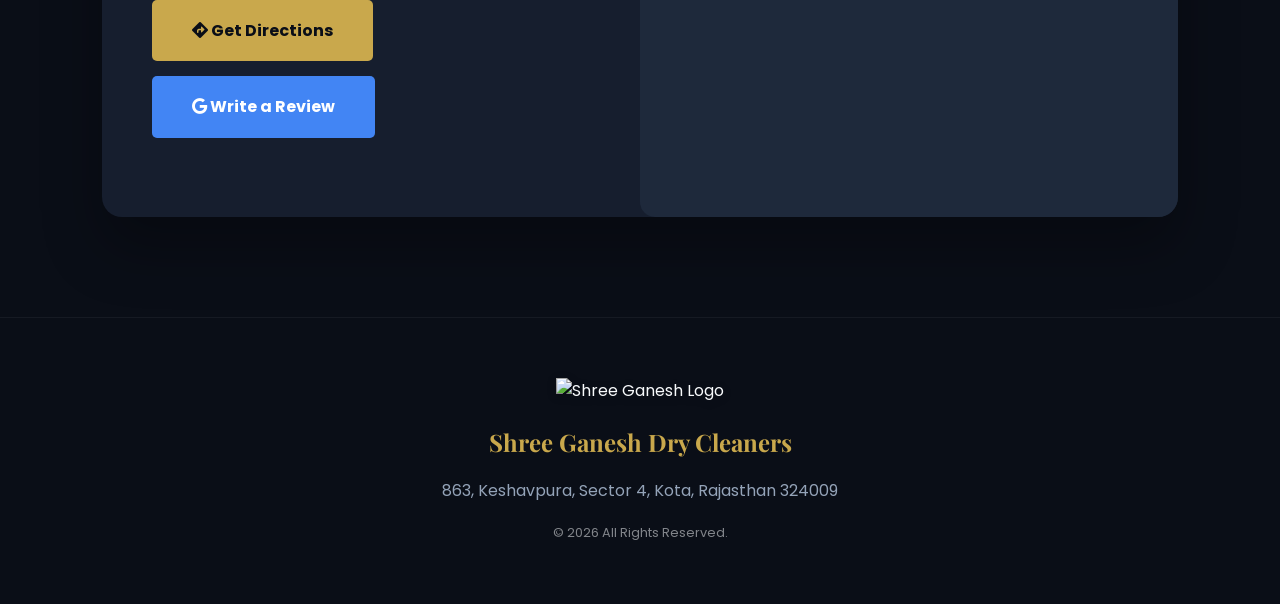
==== commit 3918ca3b: "Rename indexnew.html to index.html" ====
--- a/index.html
+++ b/index.html
@@ -1,71 +1,581 @@
-<!DOCTYPE html>
-<html lang="en">
-<head>
-  <meta charset="UTF-8">
-  <meta name="viewport" content="width=device-width, initial-scale=1.0">
-  <title>Shree Ganesh Dry Cleaners | Home</title>
-  <link href="https://fonts.googleapis.com/css2?family=Poppins:wght@300;400;500;600;700;800&display=swap" rel="stylesheet">
-  <link rel="stylesheet" href="https://cdnjs.cloudflare.com/ajax/libs/font-awesome/6.4.0/css/all.min.css">
-  <link rel="stylesheet" href="styles.css">
-</head>
-<body>
-  <a href="https://wa.me/919950456693?text=Hi, I would like to schedule a laundry pickup." class="float-wa" target="_blank" aria-label="WhatsApp">
-    <i class="fab fa-whatsapp"></i>
-  </a>
-
-  <header class="site-header">
-    <a class="logo" href="sgd.html">
-      <i class="fas fa-shirt"></i>
-      <div>SHREE GANESH <small>DRY CLEANERS</small></div>
-    </a>
-    <button class="mobile-menu-btn" onclick="toggleMenu()" aria-label="Toggle Menu"><i class="fas fa-bars"></i></button>
-    <ul class="nav-menu">
-      <li><a href="sgd.html" class="nav-link active">Home</a></li>
-      <li><a href="services.html" class="nav-link">Services</a></li>
-      <li><a href="gallery.html" class="nav-link">Gallery</a></li>
-      <li><a href="reviews.html" class="nav-link">Reviews</a></li>
-      <li><a href="contact.html" class="nav-link">Contact</a></li>
-      <li><a href="tel:9950456693" class="cta-btn"><i class="fas fa-phone-alt"></i> 9950-456693</a></li>
-    </ul>
-  </header>
-
-  <main>
-    <section class="hero page-space">
-      <div class="fade-in">
-        <span class="tagline">Premium Laundry & Dry Cleaning</span>
-        <h1>Second Style: Elegant, Bright, and More Modern</h1>
-        <p>Experience cleaner clothes and sharper finishing with fabric-safe processes, doorstep pickup, and local trust. We designed this version with improved spacing, visual hierarchy, and richer content blocks.</p>
-        <div class="hero-badge-row">
-          <span class="hero-badge"><i class="fas fa-leaf"></i> Eco-Friendly</span>
-          <span class="hero-badge"><i class="fas fa-calendar-check"></i> On-Time Delivery</span>
-          <span class="hero-badge"><i class="fas fa-award"></i> Premium Finish</span>
-        </div>
-        <div class="btn-group">
-          <a href="services.html" class="hero-btn btn-primary"><i class="fas fa-soap"></i> Explore Services</a>
-          <a href="https://wa.me/919950456693?text=Hi, I need a laundry pickup." class="hero-btn btn-whatsapp"><i class="fab fa-whatsapp"></i> WhatsApp Booking</a>
-        </div>
-      </div>
-      <div class="hero-visual fade-in">
-        <img class="cover-media" src="https://images.unsplash.com/photo-1521656693074-0ef32e80a5d5?auto=format&fit=crop&w=1400&q=80" alt="Premium laundry workspace">
-      </div>
-    </section>
-
-    <section class="page-space">
-      <div class="section-header fade-in">
-        <h2>Quick Highlights</h2>
-        <div class="divider"></div>
-      </div>
-      <div class="stats">
-        <div class="stat-box fade-in"><h3>12,000+</h3><p>Garments cleaned</p></div>
-        <div class="stat-box fade-in"><h3>4.9/5</h3><p>Average rating</p></div>
-        <div class="stat-box fade-in"><h3>7 Days</h3><p>Open all week</p></div>
-      </div>
-    </section>
-  </main>
-
-  <footer>
-    <p>&copy; 2026 Shree Ganesh Dry Cleaners. All Rights Reserved.</p>
-  </footer>
-  <script src="script.js"></script>
-</body>
-</html>
+<!DOCTYPE html>
+<html lang="en">
+<head>
+    <meta charset="UTF-8">
+    <meta name="viewport" content="width=device-width, initial-scale=1.0">
+    <title>Shree Ganesh Dry Cleaners | Luxury Fabric Care</title>
+    
+    <link href="https://fonts.googleapis.com/css2?family=Playfair+Display:wght@700&family=Poppins:wght@300;400;500;600&display=swap" rel="stylesheet">
+    <link rel="stylesheet" href="https://cdnjs.cloudflare.com/ajax/libs/font-awesome/6.4.0/css/all.min.css">
+    
+    <style>
+        :root {
+            --primary: #0a0e17;    /* Deep Midnight */
+            --secondary: #161e2e;  /* Slate Navy */
+            --accent: #c9a84c;     /* Venetian Gold */
+            --text-light: #f8fafc;
+            --text-muted: #94a3b8;
+            --white: #ffffff;
+            --transition: all 0.5s cubic-bezier(0.165, 0.84, 0.44, 1);
+        }
+
+        * { margin: 0; padding: 0; box-sizing: border-box; }
+        html { scroll-behavior: smooth; }
+        body { font-family: 'Poppins', sans-serif; background: var(--primary); color: var(--text-light); line-height: 1.6; }
+
+        /* --- Global Utilities --- */
+        .section { padding: 100px 8%; }
+        .title-gold { font-family: 'Playfair Display', serif; color: var(--accent); font-size: 2.8rem; margin-bottom: 1rem; }
+        .subtitle { color: var(--text-muted); max-width: 600px; margin: 0 auto 3rem; text-align: center; }
+        
+        .img-wrapper { 
+            overflow: hidden; 
+            border-radius: 15px; 
+            position: relative; 
+            width: 100%;
+            background: #1e293b;
+        }
+        
+        .cover-media { 
+            width: 100%; 
+            height: 100%; 
+            object-fit: cover; /* Responsive sizing without distortion */
+            display: block;
+            transition: var(--transition);
+        }
+        .img-wrapper:hover .cover-media { transform: scale(1.08); }
+
+        /* --- Header & Navigation --- */
+        nav {
+            position: fixed; top: 0; width: 100%; padding: 20px 8%;
+            display: flex; justify-content: space-between; align-items: center;
+            background: rgba(10, 14, 23, 0.85); backdrop-filter: blur(15px);
+            z-index: 1000; border-bottom: 1px solid rgba(255,255,255,0.05);
+        }
+        .logo { text-decoration: none; }
+        .logo h2 { font-family: 'Playfair Display', serif; color: var(--white); font-size: 1.5rem; }
+        .logo span { color: var(--accent); font-size: 0.7rem; letter-spacing: 3px; text-transform: uppercase; display: block; }
+        
+        .nav-links { display: flex; gap: 30px; list-style: none; }
+        .nav-links a { color: var(--white); text-decoration: none; font-size: 0.85rem; font-weight: 500; transition: 0.3s; }
+        .nav-links a:hover { color: var(--accent); }
+
+        /* --- Hero Section --- */
+        .hero {
+            height: 100vh; display: flex; align-items: center; justify-content: center;
+            background: linear-gradient(rgba(10, 14, 23, 0.7), rgba(10, 14, 23, 0.7)), 
+                        url('https://images.unsplash.com/photo-1545173168-9f1947eebd01?auto=format&fit=crop&q=80&w=2000');
+            background-size: cover; background-position: center; text-align: center;
+        }
+        .hero-box h1 { font-family: 'Playfair Display', serif; font-size: clamp(2.5rem, 6vw, 4.5rem); line-height: 1.1; margin-bottom: 20px; }
+        .hero-box p { font-size: 1.2rem; color: var(--text-muted); margin-bottom: 40px; }
+        .cta-gold { 
+            background: var(--accent); color: var(--primary); padding: 18px 40px; 
+            border-radius: 5px; text-decoration: none; font-weight: 700; transition: var(--transition);
+            display: inline-block;
+        }
+        .cta-gold:hover { background: var(--white); transform: translateY(-5px); }
+
+        /* --- Services Grid --- */
+        .grid-3 { display: grid; grid-template-columns: repeat(auto-fit, minmax(300px, 1fr)); gap: 30px; }
+        .service-card { background: var(--secondary); padding: 40px; border-radius: 15px; border: 1px solid rgba(255,255,255,0.05); }
+        .service-card i { font-size: 2.5rem; color: var(--accent); margin-bottom: 20px; display: block; }
+
+        /* --- Gallery Masonry --- */
+        .gallery-grid { display: grid; grid-template-columns: repeat(auto-fill, minmax(250px, 1fr)); gap: 20px; }
+        .gallery-item { height: 300px; }
+
+        /* --- Interactive Calculator (1/4 Pricing) --- */
+        .calc-container { 
+            background: var(--secondary); border-radius: 20px; overflow: hidden;
+            display: grid; grid-template-columns: 1.2fr 0.8fr; 
+            box-shadow: 0 30px 60px rgba(0,0,0,0.3);
+        }
+        .calc-form { padding: 50px; background: var(--white); color: var(--primary); }
+        .calc-display { padding: 50px; background: var(--primary); text-align: center; display: flex; flex-direction: column; justify-content: center; }
+        
+        .price-row { display: flex; justify-content: space-between; align-items: center; padding: 20px 0; border-bottom: 1px solid #e2e8f0; }
+        .qty-input { width: 80px; padding: 10px; border: 2px solid #cbd5e1; border-radius: 8px; text-align: center; font-weight: 600; }
+        .total-number { font-size: 4rem; color: var(--accent); font-weight: 700; }
+
+        /* --- Reviews --- */
+        .review-card { background: var(--secondary); padding: 30px; border-radius: 15px; position: relative; }
+        .stars { color: var(--accent); margin-bottom: 15px; }
+
+        /* --- Floating WhatsApp --- */
+        .wa-float {
+            position: fixed; bottom: 40px; right: 40px; background: #25d366; color: white;
+            width: 65px; height: 65px; border-radius: 50%; display: grid; place-items: center;
+            font-size: 2rem; box-shadow: 0 10px 30px rgba(37, 211, 102, 0.4); z-index: 2000;
+        }
+
+        /* Responsive Fixes */
+        @media (max-width: 900px) {
+            .calc-container { grid-template-columns: 1fr; }
+            .nav-links { display: none; }
+        }
+    </style>
+</head>
+<body>
+
+    <style>
+    /* Logo Styling Update */
+    .brand-logo {
+        height: 60px; /* Adjusted for premium visibility */
+        width: auto;
+        object-fit: contain; /* Prevents logo distortion */
+        filter: drop-shadow(0 2px 4px rgba(0,0,0,0.2));
+        transition: var(--transition);
+    }
+    
+    .logo:hover .brand-logo {
+        transform: scale(1.05);
+    }
+
+    /* Footer Logo Adjustment */
+    .footer-logo {
+        height: 80px;
+        margin-bottom: 20px;
+    }
+</style>
+
+<nav id="navbar">
+    <a href="#" class="logo">
+        <img src="logo.png" alt="Shree Ganesh Dry Cleaners Logo" class="brand-logo">
+        <div class="logo-text">
+            <span class="logo-title">Shree Ganesh</span>
+            <span class="logo-subtitle">Dry Cleaners</span>
+        </div>
+    </a>
+    <ul class="nav-links">
+        <li><a href="#services">Services</a></li>
+        <li><a href="#calculator">Pricing</a></li>
+        <li><a href="#gallery">Gallery</a></li>
+        <li><a href="#reviews">Reviews</a></li>
+        <li><a href="tel:9950456693">Call: 9950-456693</a></li>
+    </ul>
+    <a href="https://wa.me/919950456693" class="btn btn-gold" style="padding: 10px 20px;">Book Now</a>
+</nav>
+
+
+
+    <section class="hero">
+        <div class="hero-box">
+            <h1>Masterful Fabric Care</h1>
+            <p>Eco-friendly luxury cleaning for the modern wardrobe.</p>
+            <div class="btn-group" style="display: flex; gap: 20px; flex-wrap: wrap; justify-content: center;">
+    <a href="#calculator" class="cta-gold">
+        <i class="fas fa-calculator" style="margin-right: 10px;"></i>
+        Estimate My Bill
+    </a>
+    
+    <a href="https://www.google.com/maps/dir//SHREE+GANESH+DRY+CLEANERS+863,+Keshavpura,+sec+4+Kota,+Rajasthan+324009" 
+       target="_blank" class="cta-gold" style="background: transparent; border: 2px solid var(--accent); color: var(--accent);">
+        <i class="fas fa-directions" style="margin-right: 10px;"></i>
+        Get Directions
+    </a>
+</div>
+        </div>
+    </section>
+	
+
+
+
+    <section class="section" id="services">
+        <h2 class="title-gold" style="text-align: center;">Bespoke Services</h2>
+        <div class="grid-3">
+            <div class="service-card">
+                <i class="fas fa-user-tie"></i>
+                <h3>Couture Dry Cleaning</h3>
+                <p>Expert care for designer suits and delicate fabrics using eco-safe solvents.</p>
+            </div>
+            <div class="service-card">
+                <i class="fas fa-shirt"></i>
+                <h3>Italian Steam Press</h3>
+                <p>High-pressure steam finishing for a crisp, store-bought appearance.</p>
+            </div>
+            <div class="service-card">
+                <i class="fas fa-gem"></i>
+                <h3>Wedding Wear</h3>
+                <p>Preservation and restoration for heavy lehengas and bridal sarees.</p>
+            </div>
+        </div>
+    </section>
+
+    <section class="section" id="calculator" style="background: #05070a;">
+        <h2 class="title-gold" style="text-align: center;">Price Calculator</h2>
+        <p class="subtitle">See our transparent 2026 rates below.</p>
+        
+        <div class="calc-container">
+            <div class="calc-form">
+                <div class="price-row">
+                    <strong>Shirt / T-Shirt (Premium)</strong>
+                    <input type="number" class="qty-input" data-price="30" value="0" min="0" oninput="updateTotal()">
+                </div>
+                <div class="price-row">
+                    <strong>Pants / Jeans</strong>
+                    <input type="number" class="qty-input" data-price="32.5" value="0" min="0" oninput="updateTotal()">
+                </div>
+                <div class="price-row">
+                    <strong>Full Suit (2-Piece)</strong>
+                    <input type="number" class="qty-input" data-price="87.5" value="0" min="0" oninput="updateTotal()">
+                </div>
+                <div class="price-row">
+                    <strong>Saree (Dry Clean & Roll)</strong>
+                    <input type="number" class="qty-input" data-price="75" value="0" min="0" oninput="updateTotal()">
+                </div>
+            </div>
+            <div class="calc-display">
+                <h3 style="color: var(--text-muted); text-transform: uppercase; letter-spacing: 2px;">Estimated Total</h3>
+                <div class="total-number">₹<span id="bill-total">0</span></div>
+                <p style="color: var(--text-muted); margin-bottom: 25px;">Inclusive of eco-safe processing.</p>
+                <a href="https://wa.me/919950456693" class="cta-gold">Schedule Pickup</a>
+            </div>
+        </div>
+    </section>
+
+  <style>
+    /* Fixed Gallery Styling */
+    .gallery-grid {
+        display: grid;
+        grid-template-columns: repeat(auto-fit, minmax(300px, 1fr));
+        gap: 20px;
+        margin-bottom: 30px;
+    }
+
+    .gallery-item {
+        height: 300px;
+        position: relative;
+        overflow: hidden;
+        border-radius: 12px;
+        background: #1a1a1a; /* Dark placeholder while loading */
+        box-shadow: 0 10px 30px rgba(0,0,0,0.3);
+    }
+
+    .gallery-item .cover-media {
+        width: 100%;
+        height: 100%;
+        object-fit: cover;
+        transition: transform 0.6s ease;
+    }
+
+    /* Elegant Hover Caption */
+    .gallery-caption {
+        position: absolute;
+        bottom: 0;
+        left: 0;
+        right: 0;
+        padding: 20px;
+        background: linear-gradient(transparent, rgba(0,0,0,0.9));
+        color: var(--accent);
+        font-weight: 600;
+        transform: translateY(100%);
+        transition: transform 0.4s ease;
+    }
+
+    .gallery-item:hover .gallery-caption {
+        transform: translateY(0);
+    }
+
+    .gallery-item:hover .cover-media {
+        transform: scale(1.1);
+    }
+
+    .hidden-photo {
+        display: none;
+    }
+
+    .btn-outline-gold {
+        border: 2px solid var(--accent);
+        color: var(--accent);
+        background: transparent;
+        padding: 15px 40px;
+        font-weight: 600;
+        cursor: pointer;
+        border-radius: 5px;
+        margin-top: 20px;
+    }
+</style>
+
+<section class="section" id="gallery">
+    <div style="text-align: center; margin-bottom: 50px;">
+        <h2 class="title-gold">Visual Excellence</h2>
+        <p class="subtitle">Experience our professional workflow and attention to detail.</p>
+    </div>
+	
+
+    <div class="gallery-grid" id="photo-grid">
+        <div class="gallery-item">
+			<img src="https://images.unsplash.com/photo-1558618666-fcd25c85cd64?w=800&q=80" alt="Dry cleaned shirts on hangers">
+            <div class="gallery-caption">Premium Suit Care</div>
+        </div>
+        <div class="gallery-item">
+		<img src="https://images.unsplash.com/photo-1545173168-9f1947eebb7f?w=800&q=80" alt="Clean clothes on rack">
+            <img src="https://images.unsplash.com/photo-1610030469668-93510ef2d32e?auto=format&fit=crop&q=80&w=800" class="cover-media" alt="Saree Detail">
+            <div class="gallery-caption">Indian Saree Fabric Care</div>
+        </div>
+        <div class="gallery-item">
+            <img src="https://images.pexels.com/photos/4545965/pexels-photo-4545965.jpeg?auto=compress&cs=tinysrgb&w=800" class="cover-media" alt="Steam Press">
+            <div class="gallery-caption">Professional Steam Pressing</div>
+        </div>
+        <div class="gallery-item">
+            <img src="https://images.pexels.com/photos/5591834/pexels-photo-5591834.jpeg?auto=compress&cs=tinysrgb&w=800" class="cover-media" alt="Inspection">
+            <div class="gallery-caption">Rigorous Quality Checks</div>
+        </div>
+        <div class="gallery-item">
+            <img src="https://images.unsplash.com/photo-1582735689369-4fe89db7114c?auto=format&fit=crop&q=80&w=800" class="cover-media" alt="Ethnic Wear">
+            <div class="gallery-caption">Designer Ethnic Wear Care</div>
+        </div>
+        <div class="gallery-item">
+            <img src="https://images.pexels.com/photos/4239091/pexels-photo-4239091.jpeg?auto=compress&cs=tinysrgb&w=800" class="cover-media" alt="Packaging">
+            <div class="gallery-caption">Premium Fold & Packaging</div>
+        </div>
+
+        <div class="gallery-item hidden-photo">		 
+            <img src="https://images.pexels.com/photos/2346015/pexels-photo-2346015.jpeg?auto=format&fit=crop&q=80&w=800" class="cover-media" alt="Saree Ironing">
+            <div class="gallery-caption">Expert Saree Rolling</div>
+        </div>
+        <div class="gallery-item hidden-photo">
+            <img src="https://images.pexels.com/photos/5591664/pexels-photo-5591664.jpeg?auto=compress&cs=tinysrgb&w=800" class="cover-media" alt="Washing">
+            <div class="gallery-caption">Hygienic Laundry Process</div>
+        </div>
+        <div class="gallery-item hidden-photo">
+            <img src="https://images.unsplash.com/photo-1521656693074-0ef32e80a5d5?auto=format&fit=crop&q=80&w=800" class="cover-media" alt="Workshop">
+            <div class="gallery-caption">Modern Cleaning Facility</div>
+        </div>
+        <div class="gallery-item hidden-photo">
+            <img src="https://images.pexels.com/photos/6169056/pexels-photo-6169056.jpeg?auto=compress&cs=tinysrgb&w=800" class="cover-media" alt="Delivery">
+            <div class="gallery-caption">Reliable Doorstep Delivery</div>
+        </div>
+        <div class="gallery-item hidden-photo">
+            <img src="https://images.unsplash.com/photo-1489278353717-f64c6ee8a4d2?auto=format&fit=crop&q=80&w=800" class="cover-media" alt="Station">
+            <div class="gallery-caption">Italian Pressing Station</div>
+        </div>
+        <div class="gallery-item hidden-photo">				
+            <img src="https://images.pexels.com/photos/1721558/pexels-photo-1721558.jpeg?auto=format&fit=crop&q=80&w=800" class="cover-media" alt="Freshness">
+            <div class="gallery-caption">Garment Freshness Guaranteed</div>
+        </div>
+    </div>
+	
+	
+
+    <div style="text-align: center;">
+        <button id="show-more-btn" class="btn-outline-gold" onclick="toggleGallery()">
+            View More Photos
+        </button>
+    </div>
+</section>
+
+<script>
+    function toggleGallery() {
+        const hiddenPhotos = document.querySelectorAll('.hidden-photo');
+        const btn = document.getElementById('show-more-btn');
+        let isOpening = btn.innerText.includes('More');
+
+        hiddenPhotos.forEach(photo => {
+            photo.style.display = isOpening ? 'block' : 'none';
+        });
+
+        btn.innerText = isOpening ? 'Show Less' : 'View More Photos';
+        
+        // Auto-scroll slightly to keep context if opening
+        if(isOpening) window.scrollBy(0, 300);
+    }
+</script>
+
+    <section class="section" id="reviews" style="background: #05070a;">
+    <div style="text-align: center; margin-bottom: 50px;">
+        <h2 class="title-gold">Customer Testimonials</h2>
+        <div style="display: flex; justify-content: center; align-items: center; gap: 10px; margin-top: 10px;">
+            <span style="color: var(--accent); font-weight: 600;">4.9 / 5.0 Rating on Google</span>
+            <div class="stars">★★★★★</div>
+        </div>
+        <p class="subtitle">Trusted by families in Kota for quality and consistency.</p>
+    </div>
+
+    <div class="grid-3" style="display: grid; grid-template-columns: repeat(auto-fit, minmax(300px, 1fr)); gap: 25px;">
+        
+        <div class="review-card">
+            <div class="stars">★★★★★</div>
+            <p>"Excellent service and very professional team. Garments come fresh and perfectly pressed every time."</p>
+            <br><strong>- Sachin</strong>
+        </div>
+
+        <div class="review-card">
+            <div class="stars">★★★★★</div>
+            <p>"My delicate outfits are handled carefully and the final finish is always impressive."</p>
+            <br><strong>- Bhavana</strong>
+        </div>
+
+        <div class="review-card">
+            <div class="stars">★★★★★</div>
+            <p>"Best dry cleaner in the area. Reliable pickup, clean packaging, and quality ironing every time."</p>
+            <br><strong>- Dilip</strong>
+        </div>
+
+        <div class="review-card">
+            <div class="stars">★★★★★</div>
+            <p>"I gave heavy festive wear for dry cleaning and the result was excellent. Totally worth it."</p>
+            <br><strong>- Neha Gupta</strong>
+        </div>
+
+        <div class="review-card">
+            <div class="stars">★★★★★</div>
+            <p>"Very smooth pickup and delivery process. My office clothes always come back in perfect condition."</p>
+            <br><strong>- Priya Sharma</strong>
+        </div>
+
+        <div class="review-card">
+            <div class="stars">★★★★★</div>
+            <p>"Fast turnaround and consistent quality. I regularly use their service for formal shirts and suits."</p>
+            <br><strong>- Vikram Singh</strong>
+        </div>
+
+        <div class="review-card">
+            <div class="stars">★★★★★</div>
+            <p>"Impressed by the care they take with delicate fabrics. My sarees look bright and well-finished."</p>
+            <br><strong>- Kavita Joshi</strong>
+        </div>
+
+        <div class="review-card">
+            <div class="stars">★★★★★</div>
+            <p>"Great quality and punctual service. The team is polite and the finishing quality is top class."</p>
+            <br><strong>- Amit Verma</strong>
+        </div>
+
+        <div class="review-card">
+            <div class="stars">★★★★★</div>
+            <p>"Highly dependable for weekly laundry. The quality remains consistent even with regular orders."</p>
+            <br><strong>- Sneha Iyer</strong>
+        </div>
+    </div>
+
+    <div style="text-align: center; margin-top: 50px;">
+        <a href="https://search.google.com/local/writereview?placeid=ChIJMW1elsGEbzkRvKomDTQf5ps" 
+           target="_blank" class="cta-gold" style="border: 2px solid var(--accent); background: transparent; color: var(--accent);">
+           <i class="fab fa-google" style="margin-right: 10px;"></i>
+           Write a Review on Google
+        </a>
+    </div>
+</section>
+	
+	<section class="section" id="location" style="background: var(--primary); border-top: 1px solid rgba(255,255,255,0.05);">
+    <div class="center-head">
+        <h2 class="title-gold">Visit Our Atelier</h2>
+        <p class="subtitle">Located in the heart of Keshavpura for your convenience.</p>
+    </div>
+
+    <div style="display: grid; grid-template-columns: 1fr 1fr; gap: 40px; align-items: center;">
+        <div class="service-card" style="background: var(--secondary); border: 1px solid var(--accent);">
+            <i class="fas fa-location-dot"></i>
+            <h3 style="color: var(--white); margin-bottom: 15px;">Shree Ganesh Dry Cleaners</h3>
+            <p style="color: var(--text-muted); margin-bottom: 10px;">863, Keshavpura, Sector 4</p>
+            <p style="color: var(--text-muted); margin-bottom: 25px;">Kota, Rajasthan 324009</p>
+            
+            <div style="margin-bottom: 30px;">
+                <div style="display: flex; justify-content: space-between; margin-bottom: 8px;">
+                    <span>Open Daily:</span>
+                    <span style="color: var(--accent);">9:00 AM - 8:30 PM</span>
+                </div>
+            </div>
+
+            <a href="https://www.google.com/maps/dir/?api=1&destination=SHREE+GANESH+DRY+CLEANERS+Keshavpura+Kota" 
+               target="_blank" class="cta-gold" style="width: 100%; text-align: center;">
+               <i class="fas fa-directions" style="font-size: 1rem; display: inline; margin-right: 10px;"></i>
+               Get Directions
+            </a>
+        </div>
+
+        <div class="img-wrapper" style="height: 400px; border: 1px solid rgba(255,255,255,0.1);">
+            <iframe 
+                src="https://www.google.com/maps/embed?pb=!1m18!1m12!1m3!1d3611.8341675204484!2d75.832107775957!3d25.1412891!2m3!1f0!2f0!3f0!3m2!1i1024!2i768!4f13.1!3m3!1m2!1s0x396f85c196596d31%3A0x9be61f340d262ab3!2sSHREE%20GANESH%20DRY%20CLEANERS!5e0!3m2!1sen!2sin!4v1715424000000!5m2!1sen!2sin" 
+                width="100%" height="100%" style="border:0;" allowfullscreen="" loading="lazy" referrerpolicy="no-referrer-when-downgrade">
+            </iframe>
+        </div>
+    </div>
+</section>
+
+<section class="section" id="reviews" style="background: #05070a;">
+    <div style="text-align: center; margin-bottom: 50px;">
+        <h2 class="title-gold">What Our Clients Say</h2>
+        <div style="display: flex; justify-content: center; align-items: center; gap: 10px; margin-top: 10px;">
+            <span style="color: var(--accent); font-weight: 600;">4.9 / 5.0 Rating on Google</span>
+            <div class="stars">★★★★★</div>
+        </div>
+    </div>
+
+    <div class="grid-3">
+        <div class="review-card">
+            <div class="stars">★★★★★</div>
+            <p>"Excellent service for my designer blazers. They handle delicate fabrics with extreme care."</p>
+            <br><strong>- Amit V.</strong>
+        </div>
+        <div class="review-card">
+            <div class="stars">★★★★★</div>
+            <p>"The best dry cleaner in Keshavpura. The steam press quality is better than any international brand."</p>
+            <br><strong>- Rahul S.</strong>
+        </div>
+        <div class="review-card">
+            <div class="stars">★★★★★</div>
+            <p>"Very professional. I used them for my wedding lehenga and it came back looking brand new."</p>
+            <br><strong>- Priya M.</strong>
+        </div>
+    </div>
+
+    <div style="text-align: center; margin-top: 50px;">
+        <a href="https://search.google.com/local/writereview?placeid=ChIJMW1elsGEbzkRvKomDTQf5ps" 
+           target="_blank" class="cta-gold" style="border: 2px solid var(--accent); background: transparent; color: var(--accent);">
+           <i class="fab fa-google" style="margin-right: 10px;"></i>
+           Review Us on Google
+        </a>
+    </div>
+</section>
+
+<section class="section" id="location" style="background: var(--primary);">
+    <div class="calc-container" style="grid-template-columns: 1fr 1fr; background: var(--secondary);">
+        <div style="padding: 50px;">
+            <h2 class="title-gold">Visit Us</h2>
+            <p style="color: var(--text-muted); margin-bottom: 20px;">
+                863, Keshavpura, Sector 4, Kota, Rajasthan 324009
+            </p>
+            <div style="display: flex; gap: 15px; flex-wrap: wrap;">
+                <a href="https://www.google.com/maps/dir/?api=1&destination=SHREE+GANESH+DRY+CLEANERS+Keshavpura+Kota" target="_blank" class="cta-gold">
+                    <i class="fas fa-directions"></i> Get Directions
+                </a>
+                <a href="https://search.google.com/local/writereview?placeid=ChIJMW1elsGEbzkRvKomDTQf5ps" 
+                   target="_blank" class="cta-gold" style="background: #4285F4; color: white; border: none;">
+                    <i class="fab fa-google"></i> Write a Review
+                </a>
+            </div>
+        </div>
+        <div class="img-wrapper" style="height: 400px;">
+            <iframe 
+                src="https://www.google.com/maps/embed?pb=!1m18!1m12!1m3!1d3611.834614275463!2d75.8427493!3d25.14125!2m3!1f0!2f0!3f0!3m2!1i1024!2i768!4f13.1!3m3!1m2!1s0x396f84c1965e6d31%3A0x6ce61f340d24aa7c!2sSHREE%20GANESH%20DRY%20CLEANERS!5e0!3m2!1sen!2sin!4v1700000000000" 
+                width="100%" height="100%" style="border:0;" allowfullscreen="" loading="lazy">
+            </iframe>
+        </div>
+    </div>
+</section>
+
+    <footer style="padding: 60px 8%; text-align: center; border-top: 1px solid rgba(255,255,255,0.05);">
+    <img src="logo.png" alt="Shree Ganesh Logo" class="brand-logo footer-logo">
+    <h2 class="title-gold" style="font-size: 1.5rem;">Shree Ganesh Dry Cleaners</h2>
+    <p style="color: var(--text-muted);">863, Keshavpura, Sector 4, Kota, Rajasthan 324009</p>
+    <p style="margin-top: 20px; font-size: 0.8rem; opacity: 0.5;">&copy; 2026 All Rights Reserved.</p>
+</footer>
+
+    <a href="https://wa.me/919950456693" class="wa-float" target="_blank">
+        <i class="fab fa-whatsapp"></i>
+    </a>
+
+    <script>
+        function updateTotal() {
+            let total = 0;
+            document.querySelectorAll('.qty-input').forEach(input => {
+                total += (parseFloat(input.getAttribute('data-price')) * (parseInt(input.value) || 0));
+            });
+            document.getElementById('bill-total').innerText = total.toLocaleString('en-IN', {minimumFractionDigits: 2});
+        }
+    </script>
+</body>
+</html>
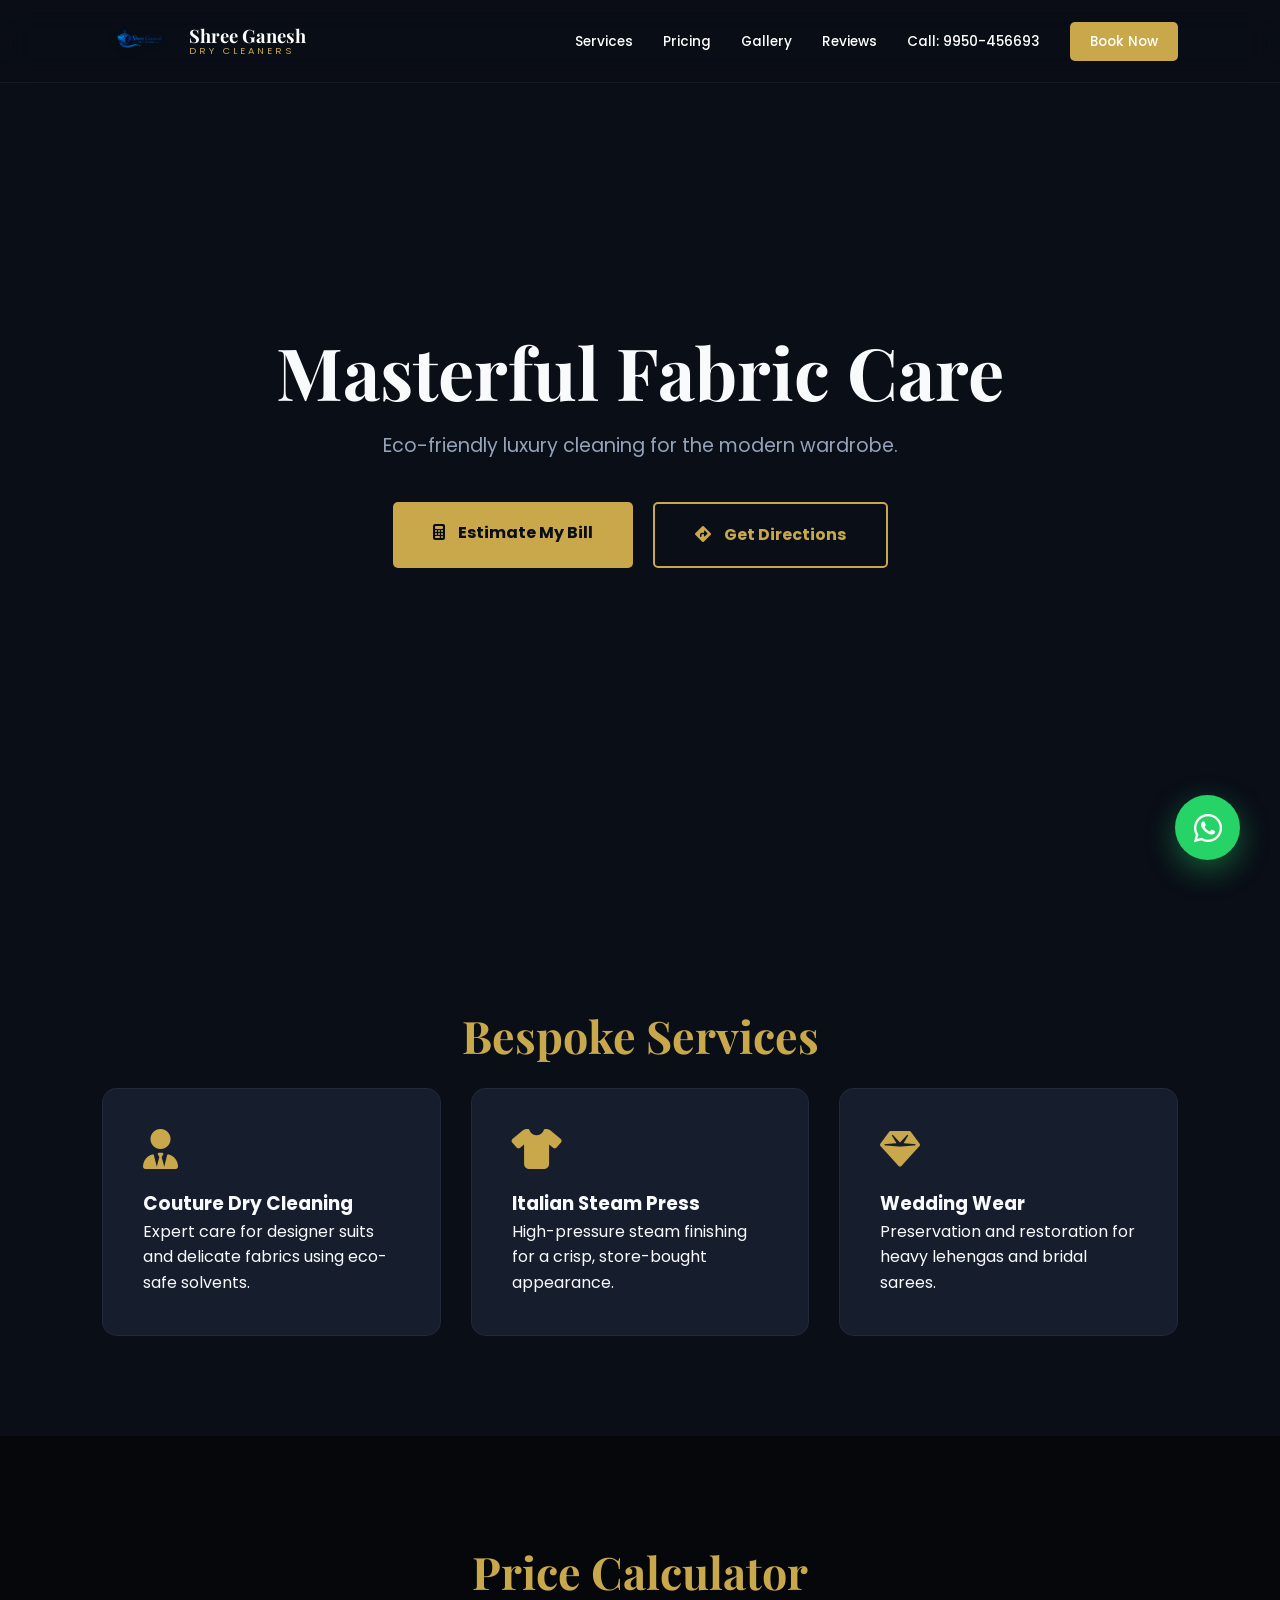
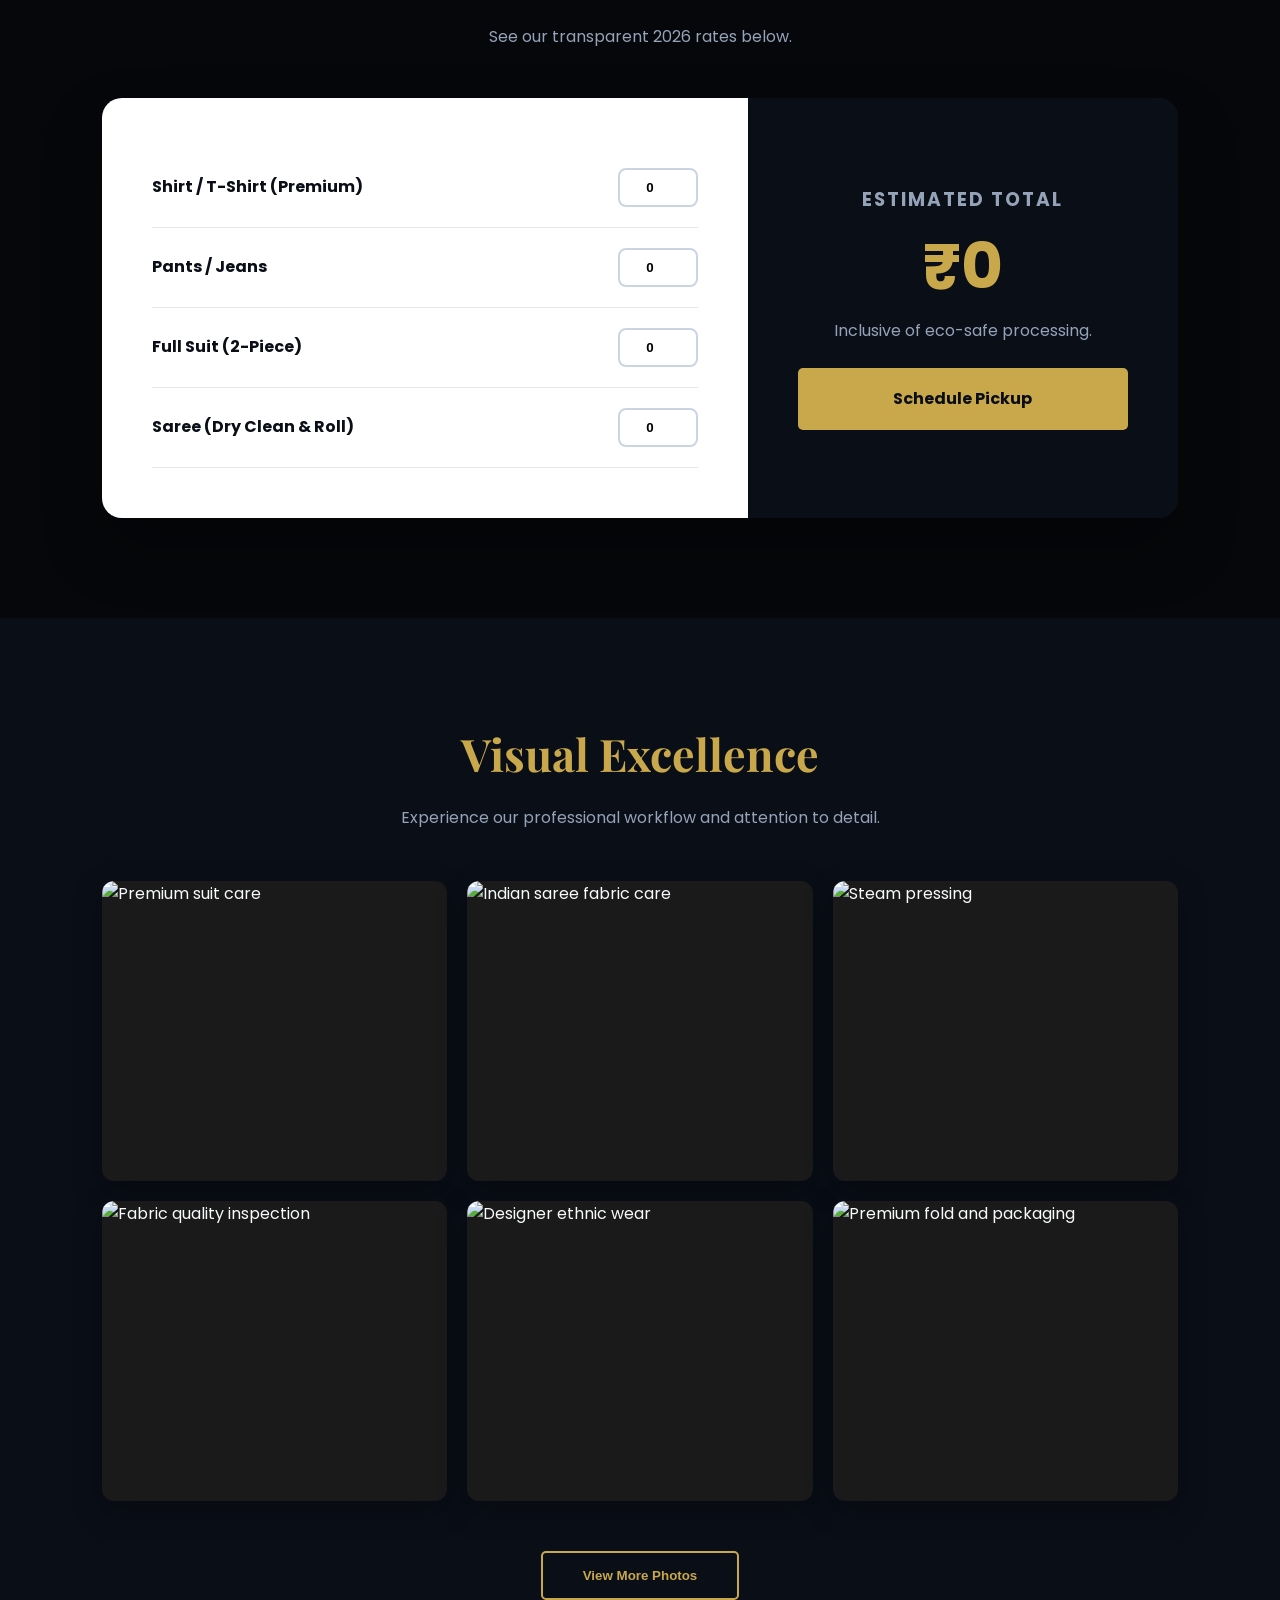
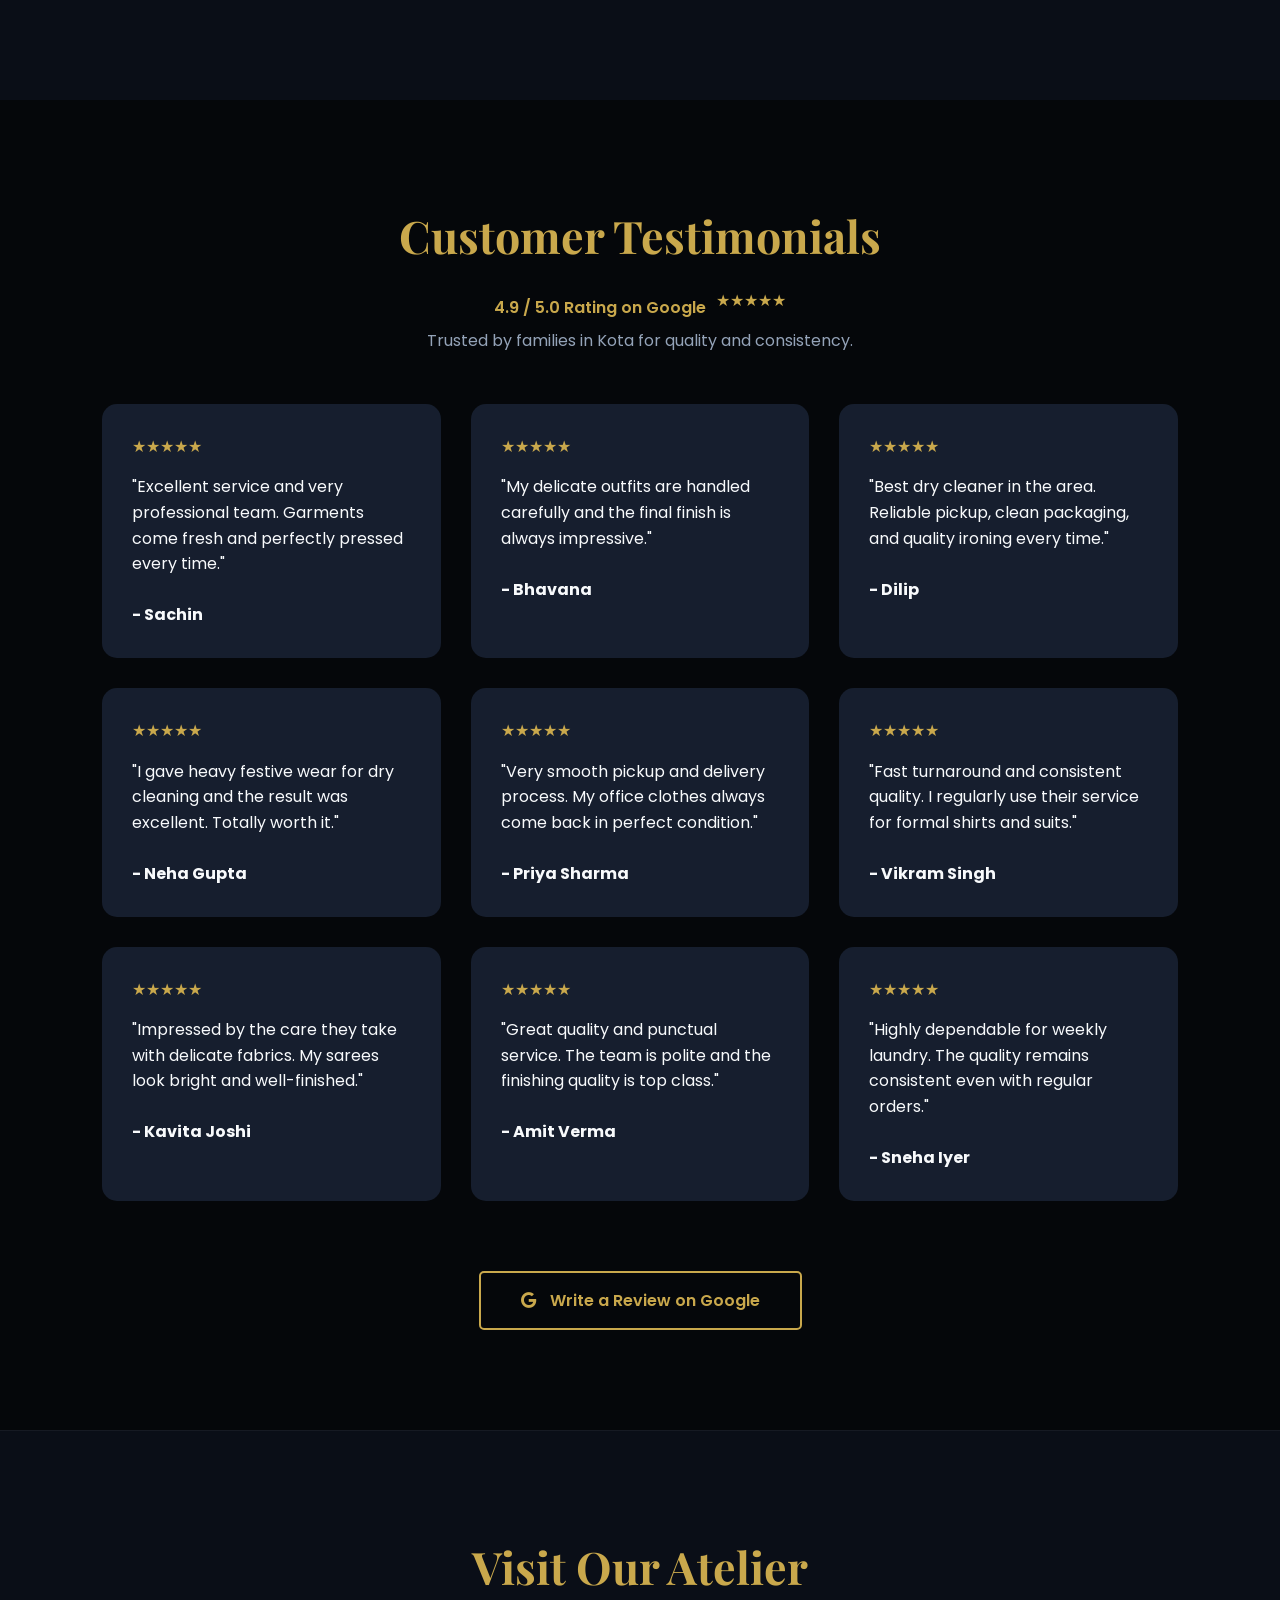
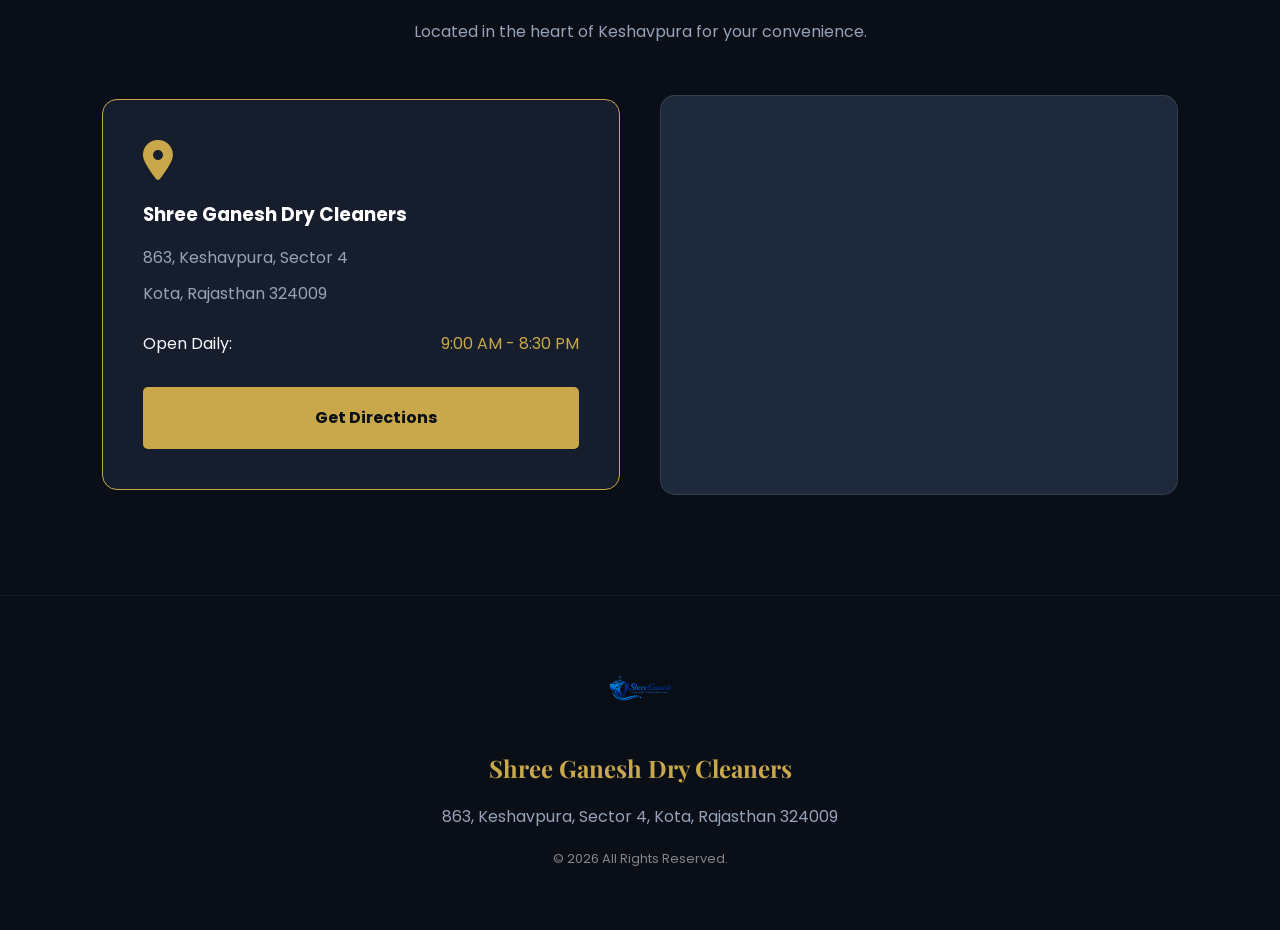
==== commit af2c99bb: "Update index.html" ====
--- a/index.html
+++ b/index.html
@@ -3,16 +3,52 @@
 <head>
     <meta charset="UTF-8">
     <meta name="viewport" content="width=device-width, initial-scale=1.0">
-    <title>Shree Ganesh Dry Cleaners | Luxury Fabric Care</title>
-    
+    <title>Shree Ganesh Dry Cleaners | Luxury Fabric Care in Kota</title>
+    <meta name="description" content="Shree Ganesh Dry Cleaners in Keshavpura, Kota — eco-friendly luxury dry cleaning, steam pressing, and wedding wear care. Free pickup & delivery.">
+    <meta property="og:title" content="Shree Ganesh Dry Cleaners | Luxury Fabric Care">
+    <meta property="og:description" content="Eco-friendly luxury dry cleaning in Keshavpura, Kota. Premium suit care, saree cleaning, and doorstep service.">
+    <meta property="og:type" content="website">
+    <meta property="og:url" content="https://shreeganeshdrycleaners.com">
+    <meta property="og:locale" content="en_IN">
+    <link rel="canonical" href="https://shreeganeshdrycleaners.com">
+    <link rel="icon" href="data:image/svg+xml,<svg xmlns='http://www.w3.org/2000/svg' viewBox='0 0 100 100'><text y='.9em' font-size='90'>👔</text></svg>">
+
     <link href="https://fonts.googleapis.com/css2?family=Playfair+Display:wght@700&family=Poppins:wght@300;400;500;600&display=swap" rel="stylesheet">
     <link rel="stylesheet" href="https://cdnjs.cloudflare.com/ajax/libs/font-awesome/6.4.0/css/all.min.css">
-    
+
+    <script type="application/ld+json">
+    {
+        "@context": "https://schema.org",
+        "@type": "LocalBusiness",
+        "name": "Shree Ganesh Dry Cleaners",
+        "image": "logo.png",
+        "url": "https://shreeganeshdrycleaners.com",
+        "telephone": "+919950456693",
+        "address": {
+            "@type": "PostalAddress",
+            "streetAddress": "863, Keshavpura, Sector 4",
+            "addressLocality": "Kota",
+            "addressRegion": "Rajasthan",
+            "postalCode": "324009",
+            "addressCountry": "IN"
+        },
+        "openingHours": "Mo-Su 09:00-20:30",
+        "aggregateRating": {
+            "@type": "AggregateRating",
+            "ratingValue": "4.9",
+            "bestRating": "5",
+            "ratingCount": "120"
+        },
+        "areaServed": "Kota, Rajasthan",
+        "priceRange": "₹₹"
+    }
+    </script>
+
     <style>
         :root {
-            --primary: #0a0e17;    /* Deep Midnight */
-            --secondary: #161e2e;  /* Slate Navy */
-            --accent: #c9a84c;     /* Venetian Gold */
+            --primary: #0a0e17;
+            --secondary: #161e2e;
+            --accent: #c9a84c;
             --text-light: #f8fafc;
             --text-muted: #94a3b8;
             --white: #ffffff;
@@ -23,77 +59,129 @@
         html { scroll-behavior: smooth; }
         body { font-family: 'Poppins', sans-serif; background: var(--primary); color: var(--text-light); line-height: 1.6; }
 
-        /* --- Global Utilities --- */
         .section { padding: 100px 8%; }
         .title-gold { font-family: 'Playfair Display', serif; color: var(--accent); font-size: 2.8rem; margin-bottom: 1rem; }
         .subtitle { color: var(--text-muted); max-width: 600px; margin: 0 auto 3rem; text-align: center; }
-        
-        .img-wrapper { 
-            overflow: hidden; 
-            border-radius: 15px; 
-            position: relative; 
+
+        .img-wrapper {
+            overflow: hidden;
+            border-radius: 15px;
+            position: relative;
             width: 100%;
             background: #1e293b;
         }
-        
-        .cover-media { 
-            width: 100%; 
-            height: 100%; 
-            object-fit: cover; /* Responsive sizing without distortion */
+
+        .cover-media {
+            width: 100%;
+            height: 100%;
+            object-fit: cover;
             display: block;
             transition: var(--transition);
         }
         .img-wrapper:hover .cover-media { transform: scale(1.08); }
 
-        /* --- Header & Navigation --- */
+        /* --- Navigation --- */
         nav {
-            position: fixed; top: 0; width: 100%; padding: 20px 8%;
+            position: fixed; top: 0; width: 100%; padding: 16px 8%;
             display: flex; justify-content: space-between; align-items: center;
             background: rgba(10, 14, 23, 0.85); backdrop-filter: blur(15px);
             z-index: 1000; border-bottom: 1px solid rgba(255,255,255,0.05);
         }
-        .logo { text-decoration: none; }
-        .logo h2 { font-family: 'Playfair Display', serif; color: var(--white); font-size: 1.5rem; }
-        .logo span { color: var(--accent); font-size: 0.7rem; letter-spacing: 3px; text-transform: uppercase; display: block; }
-        
-        .nav-links { display: flex; gap: 30px; list-style: none; }
+        .logo {
+            display: flex; align-items: center; gap: 12px; text-decoration: none;
+        }
+        .brand-logo {
+            height: 50px; width: auto; object-fit: contain;
+            filter: drop-shadow(0 2px 4px rgba(0,0,0,0.2));
+            transition: var(--transition);
+        }
+        .logo:hover .brand-logo { transform: scale(1.05); }
+        .logo-text { line-height: 1.1; }
+        .logo-title { display: block; font-family: 'Playfair Display', serif; color: var(--white); font-size: 1.15rem; font-weight: 700; }
+        .logo-subtitle { display: block; color: var(--accent); font-size: 0.6rem; letter-spacing: 3px; text-transform: uppercase; }
+
+        .nav-links { display: flex; gap: 30px; list-style: none; align-items: center; }
         .nav-links a { color: var(--white); text-decoration: none; font-size: 0.85rem; font-weight: 500; transition: 0.3s; }
         .nav-links a:hover { color: var(--accent); }
 
-        /* --- Hero Section --- */
+        .btn-gold {
+            background: var(--accent); color: var(--primary); font-weight: 700;
+            border-radius: 5px; text-decoration: none; transition: var(--transition); font-size: 0.85rem;
+        }
+        .btn-gold:hover { background: var(--white); transform: translateY(-2px); }
+
+        .hamburger {
+            display: none; background: none; border: none; color: var(--white);
+            font-size: 1.6rem; cursor: pointer; padding: 4px;
+        }
+
+        /* --- Hero --- */
         .hero {
             height: 100vh; display: flex; align-items: center; justify-content: center;
-            background: linear-gradient(rgba(10, 14, 23, 0.7), rgba(10, 14, 23, 0.7)), 
-                        url('https://images.unsplash.com/photo-1545173168-9f1947eebd01?auto=format&fit=crop&q=80&w=2000');
+            background: linear-gradient(rgba(10, 14, 23, 0.7), rgba(10, 14, 23, 0.7)),
+                        url('A_beautiful_collection_of_premium_202605100117.jpeg');
             background-size: cover; background-position: center; text-align: center;
         }
         .hero-box h1 { font-family: 'Playfair Display', serif; font-size: clamp(2.5rem, 6vw, 4.5rem); line-height: 1.1; margin-bottom: 20px; }
         .hero-box p { font-size: 1.2rem; color: var(--text-muted); margin-bottom: 40px; }
-        .cta-gold { 
-            background: var(--accent); color: var(--primary); padding: 18px 40px; 
+        .cta-gold {
+            background: var(--accent); color: var(--primary); padding: 18px 40px;
             border-radius: 5px; text-decoration: none; font-weight: 700; transition: var(--transition);
             display: inline-block;
         }
         .cta-gold:hover { background: var(--white); transform: translateY(-5px); }
-
-        /* --- Services Grid --- */
+        .btn-outline-gold {
+            border: 2px solid var(--accent); color: var(--accent); background: transparent;
+            padding: 15px 40px; font-weight: 600; cursor: pointer;
+            border-radius: 5px; margin-top: 20px; display: inline-block; text-decoration: none;
+            transition: var(--transition);
+        }
+        .btn-outline-gold:hover { background: var(--accent); color: var(--primary); }
+
+        /* --- Services --- */
         .grid-3 { display: grid; grid-template-columns: repeat(auto-fit, minmax(300px, 1fr)); gap: 30px; }
         .service-card { background: var(--secondary); padding: 40px; border-radius: 15px; border: 1px solid rgba(255,255,255,0.05); }
         .service-card i { font-size: 2.5rem; color: var(--accent); margin-bottom: 20px; display: block; }
 
-        /* --- Gallery Masonry --- */
-        .gallery-grid { display: grid; grid-template-columns: repeat(auto-fill, minmax(250px, 1fr)); gap: 20px; }
-        .gallery-item { height: 300px; }
-
-        /* --- Interactive Calculator (1/4 Pricing) --- */
-        .calc-container { 
+        /* --- Gallery --- */
+        .gallery-grid {
+            display: grid;
+            grid-template-columns: repeat(auto-fit, minmax(300px, 1fr));
+            gap: 20px;
+            margin-bottom: 30px;
+        }
+        .gallery-item {
+            height: 300px;
+            position: relative;
+            overflow: hidden;
+            border-radius: 12px;
+            background: #1a1a1a;
+            box-shadow: 0 10px 30px rgba(0,0,0,0.3);
+        }
+        .gallery-item .cover-media {
+            width: 100%; height: 100%; object-fit: cover;
+            transition: transform 0.6s ease;
+        }
+        .gallery-item:hover .cover-media { transform: scale(1.1); }
+        .gallery-caption {
+            position: absolute; bottom: 0; left: 0; right: 0;
+            padding: 20px;
+            background: linear-gradient(transparent, rgba(0,0,0,0.9));
+            color: var(--accent); font-weight: 600;
+            transform: translateY(100%);
+            transition: transform 0.4s ease;
+        }
+        .gallery-item:hover .gallery-caption { transform: translateY(0); }
+        .gallery-item.hidden { display: none; }
+
+        /* --- Calculator --- */
+        .calc-container {
             background: var(--secondary); border-radius: 20px; overflow: hidden;
-            display: grid; grid-template-columns: 1.2fr 0.8fr; 
+            display: grid; grid-template-columns: 1.2fr 0.8fr;
             box-shadow: 0 30px 60px rgba(0,0,0,0.3);
         }
         .calc-form { padding: 50px; background: var(--white); color: var(--primary); }
         .calc-display { padding: 50px; background: var(--primary); text-align: center; display: flex; flex-direction: column; justify-content: center; }
-        
         .price-row { display: flex; justify-content: space-between; align-items: center; padding: 20px 0; border-bottom: 1px solid #e2e8f0; }
         .qty-input { width: 80px; padding: 10px; border: 2px solid #cbd5e1; border-radius: 8px; text-align: center; font-weight: 600; }
         .total-number { font-size: 4rem; color: var(--accent); font-weight: 700; }
@@ -106,284 +194,183 @@
         .wa-float {
             position: fixed; bottom: 40px; right: 40px; background: #25d366; color: white;
             width: 65px; height: 65px; border-radius: 50%; display: grid; place-items: center;
-            font-size: 2rem; box-shadow: 0 10px 30px rgba(37, 211, 102, 0.4); z-index: 2000;
-        }
-
-        /* Responsive Fixes */
+            font-size: 2rem; box-shadow: 0 10px 30px rgba(37, 211, 102, 0.4); z-index: 2000; text-decoration: none;
+        }
+
+        /* --- Footer --- */
+        .footer-logo { height: 70px; margin-bottom: 16px; }
+
+        /* --- Responsive --- */
         @media (max-width: 900px) {
+            .hamburger { display: block; }
+            .nav-links {
+                display: none; position: absolute; top: 100%; left: 0; width: 100%;
+                flex-direction: column; gap: 0;
+                background: rgba(10, 14, 23, 0.95); backdrop-filter: blur(15px);
+                border-bottom: 1px solid rgba(255,255,255,0.05);
+            }
+            .nav-links.open { display: flex; }
+            .nav-links li { width: 100%; }
+            .nav-links a { display: block; padding: 16px 8%; border-bottom: 1px solid rgba(255,255,255,0.05); }
+            .nav-links .btn-gold { margin: 16px 8%; display: inline-block; }
+
             .calc-container { grid-template-columns: 1fr; }
-            .nav-links { display: none; }
+            #location .two-col { grid-template-columns: 1fr; }
         }
     </style>
 </head>
 <body>
 
-    <style>
-    /* Logo Styling Update */
-    .brand-logo {
-        height: 60px; /* Adjusted for premium visibility */
-        width: auto;
-        object-fit: contain; /* Prevents logo distortion */
-        filter: drop-shadow(0 2px 4px rgba(0,0,0,0.2));
-        transition: var(--transition);
-    }
-    
-    .logo:hover .brand-logo {
-        transform: scale(1.05);
-    }
-
-    /* Footer Logo Adjustment */
-    .footer-logo {
-        height: 80px;
-        margin-bottom: 20px;
-    }
-</style>
-
 <nav id="navbar">
     <a href="#" class="logo">
-        <img src="logo.png" alt="Shree Ganesh Dry Cleaners Logo" class="brand-logo">
+        <img src="logo.png" alt="Shree Ganesh Dry Cleaners Logo" class="brand-logo" loading="lazy">
         <div class="logo-text">
             <span class="logo-title">Shree Ganesh</span>
             <span class="logo-subtitle">Dry Cleaners</span>
         </div>
     </a>
-    <ul class="nav-links">
+    <button class="hamburger" id="hamburger-btn" aria-label="Toggle navigation menu">
+        <i class="fas fa-bars"></i>
+    </button>
+    <ul class="nav-links" id="nav-links">
         <li><a href="#services">Services</a></li>
         <li><a href="#calculator">Pricing</a></li>
         <li><a href="#gallery">Gallery</a></li>
         <li><a href="#reviews">Reviews</a></li>
         <li><a href="tel:9950456693">Call: 9950-456693</a></li>
+        <li><a href="https://wa.me/919950456693" class="btn-gold" style="padding: 10px 20px;">Book Now</a></li>
     </ul>
-    <a href="https://wa.me/919950456693" class="btn btn-gold" style="padding: 10px 20px;">Book Now</a>
 </nav>
 
-
-
-    <section class="hero">
-        <div class="hero-box">
-            <h1>Masterful Fabric Care</h1>
-            <p>Eco-friendly luxury cleaning for the modern wardrobe.</p>
-            <div class="btn-group" style="display: flex; gap: 20px; flex-wrap: wrap; justify-content: center;">
-    <a href="#calculator" class="cta-gold">
-        <i class="fas fa-calculator" style="margin-right: 10px;"></i>
-        Estimate My Bill
-    </a>
-    
-    <a href="https://www.google.com/maps/dir//SHREE+GANESH+DRY+CLEANERS+863,+Keshavpura,+sec+4+Kota,+Rajasthan+324009" 
-       target="_blank" class="cta-gold" style="background: transparent; border: 2px solid var(--accent); color: var(--accent);">
-        <i class="fas fa-directions" style="margin-right: 10px;"></i>
-        Get Directions
-    </a>
-</div>
-        </div>
-    </section>
-	
-
-
-
-    <section class="section" id="services">
-        <h2 class="title-gold" style="text-align: center;">Bespoke Services</h2>
-        <div class="grid-3">
-            <div class="service-card">
-                <i class="fas fa-user-tie"></i>
-                <h3>Couture Dry Cleaning</h3>
-                <p>Expert care for designer suits and delicate fabrics using eco-safe solvents.</p>
+<section class="hero">
+    <div class="hero-box">
+        <h1>Masterful Fabric Care</h1>
+        <p>Eco-friendly luxury cleaning for the modern wardrobe.</p>
+        <div class="btn-group" style="display: flex; gap: 20px; flex-wrap: wrap; justify-content: center;">
+            <a href="#calculator" class="cta-gold">
+                <i class="fas fa-calculator" style="margin-right: 10px;"></i>
+                Estimate My Bill
+            </a>
+            <a href="https://www.google.com/maps/dir//SHREE+GANESH+DRY+CLEANERS+863,+Keshavpura,+sec+4+Kota,+Rajasthan+324009"
+               target="_blank" class="cta-gold" style="background: transparent; border: 2px solid var(--accent); color: var(--accent);">
+                <i class="fas fa-directions" style="margin-right: 10px;"></i>
+                Get Directions
+            </a>
+        </div>
+    </div>
+</section>
+
+<section class="section" id="services">
+    <h2 class="title-gold" style="text-align: center;">Bespoke Services</h2>
+    <div class="grid-3">
+        <div class="service-card">
+            <i class="fas fa-user-tie"></i>
+            <h3>Couture Dry Cleaning</h3>
+            <p>Expert care for designer suits and delicate fabrics using eco-safe solvents.</p>
+        </div>
+        <div class="service-card">
+            <i class="fas fa-shirt"></i>
+            <h3>Italian Steam Press</h3>
+            <p>High-pressure steam finishing for a crisp, store-bought appearance.</p>
+        </div>
+        <div class="service-card">
+            <i class="fas fa-gem"></i>
+            <h3>Wedding Wear</h3>
+            <p>Preservation and restoration for heavy lehengas and bridal sarees.</p>
+        </div>
+    </div>
+</section>
+
+<section class="section" id="calculator" style="background: #05070a;">
+    <h2 class="title-gold" style="text-align: center;">Price Calculator</h2>
+    <p class="subtitle">See our transparent 2026 rates below.</p>
+
+    <div class="calc-container">
+        <div class="calc-form">
+            <div class="price-row">
+                <strong>Shirt / T-Shirt (Premium)</strong>
+                <input type="number" class="qty-input calc-input" data-price="30" value="0" min="0">
             </div>
-            <div class="service-card">
-                <i class="fas fa-shirt"></i>
-                <h3>Italian Steam Press</h3>
-                <p>High-pressure steam finishing for a crisp, store-bought appearance.</p>
+            <div class="price-row">
+                <strong>Pants / Jeans</strong>
+                <input type="number" class="qty-input calc-input" data-price="32.5" value="0" min="0">
             </div>
-            <div class="service-card">
-                <i class="fas fa-gem"></i>
-                <h3>Wedding Wear</h3>
-                <p>Preservation and restoration for heavy lehengas and bridal sarees.</p>
+            <div class="price-row">
+                <strong>Full Suit (2-Piece)</strong>
+                <input type="number" class="qty-input calc-input" data-price="87.5" value="0" min="0">
             </div>
-        </div>
-    </section>
-
-    <section class="section" id="calculator" style="background: #05070a;">
-        <h2 class="title-gold" style="text-align: center;">Price Calculator</h2>
-        <p class="subtitle">See our transparent 2026 rates below.</p>
-        
-        <div class="calc-container">
-            <div class="calc-form">
-                <div class="price-row">
-                    <strong>Shirt / T-Shirt (Premium)</strong>
-                    <input type="number" class="qty-input" data-price="30" value="0" min="0" oninput="updateTotal()">
-                </div>
-                <div class="price-row">
-                    <strong>Pants / Jeans</strong>
-                    <input type="number" class="qty-input" data-price="32.5" value="0" min="0" oninput="updateTotal()">
-                </div>
-                <div class="price-row">
-                    <strong>Full Suit (2-Piece)</strong>
-                    <input type="number" class="qty-input" data-price="87.5" value="0" min="0" oninput="updateTotal()">
-                </div>
-                <div class="price-row">
-                    <strong>Saree (Dry Clean & Roll)</strong>
-                    <input type="number" class="qty-input" data-price="75" value="0" min="0" oninput="updateTotal()">
-                </div>
+            <div class="price-row">
+                <strong>Saree (Dry Clean & Roll)</strong>
+                <input type="number" class="qty-input calc-input" data-price="75" value="0" min="0">
             </div>
-            <div class="calc-display">
-                <h3 style="color: var(--text-muted); text-transform: uppercase; letter-spacing: 2px;">Estimated Total</h3>
-                <div class="total-number">₹<span id="bill-total">0</span></div>
-                <p style="color: var(--text-muted); margin-bottom: 25px;">Inclusive of eco-safe processing.</p>
-                <a href="https://wa.me/919950456693" class="cta-gold">Schedule Pickup</a>
-            </div>
-        </div>
-    </section>
-
-  <style>
-    /* Fixed Gallery Styling */
-    .gallery-grid {
-        display: grid;
-        grid-template-columns: repeat(auto-fit, minmax(300px, 1fr));
-        gap: 20px;
-        margin-bottom: 30px;
-    }
-
-    .gallery-item {
-        height: 300px;
-        position: relative;
-        overflow: hidden;
-        border-radius: 12px;
-        background: #1a1a1a; /* Dark placeholder while loading */
-        box-shadow: 0 10px 30px rgba(0,0,0,0.3);
-    }
-
-    .gallery-item .cover-media {
-        width: 100%;
-        height: 100%;
-        object-fit: cover;
-        transition: transform 0.6s ease;
-    }
-
-    /* Elegant Hover Caption */
-    .gallery-caption {
-        position: absolute;
-        bottom: 0;
-        left: 0;
-        right: 0;
-        padding: 20px;
-        background: linear-gradient(transparent, rgba(0,0,0,0.9));
-        color: var(--accent);
-        font-weight: 600;
-        transform: translateY(100%);
-        transition: transform 0.4s ease;
-    }
-
-    .gallery-item:hover .gallery-caption {
-        transform: translateY(0);
-    }
-
-    .gallery-item:hover .cover-media {
-        transform: scale(1.1);
-    }
-
-    .hidden-photo {
-        display: none;
-    }
-
-    .btn-outline-gold {
-        border: 2px solid var(--accent);
-        color: var(--accent);
-        background: transparent;
-        padding: 15px 40px;
-        font-weight: 600;
-        cursor: pointer;
-        border-radius: 5px;
-        margin-top: 20px;
-    }
-</style>
+        </div>
+        <div class="calc-display">
+            <h3 style="color: var(--text-muted); text-transform: uppercase; letter-spacing: 2px;">Estimated Total</h3>
+            <div class="total-number">₹<span id="bill-total">0</span></div>
+            <p style="color: var(--text-muted); margin-bottom: 25px;">Inclusive of eco-safe processing.</p>
+            <a href="https://wa.me/919950456693" class="cta-gold">Schedule Pickup</a>
+        </div>
+    </div>
+</section>
 
 <section class="section" id="gallery">
     <div style="text-align: center; margin-bottom: 50px;">
         <h2 class="title-gold">Visual Excellence</h2>
         <p class="subtitle">Experience our professional workflow and attention to detail.</p>
     </div>
-	
 
     <div class="gallery-grid" id="photo-grid">
         <div class="gallery-item">
-			<img src="https://images.unsplash.com/photo-1558618666-fcd25c85cd64?w=800&q=80" alt="Dry cleaned shirts on hangers">
+            <img src="Copilot_20260510_010949.png" class="cover-media" alt="Premium suit care" loading="lazy">
             <div class="gallery-caption">Premium Suit Care</div>
         </div>
         <div class="gallery-item">
-		<img src="https://images.unsplash.com/photo-1545173168-9f1947eebb7f?w=800&q=80" alt="Clean clothes on rack">
-            <img src="https://images.unsplash.com/photo-1610030469668-93510ef2d32e?auto=format&fit=crop&q=80&w=800" class="cover-media" alt="Saree Detail">
+            <img src="Copilot_20260510_011331.png" class="cover-media" alt="Indian saree fabric care" loading="lazy">
             <div class="gallery-caption">Indian Saree Fabric Care</div>
         </div>
         <div class="gallery-item">
-            <img src="https://images.pexels.com/photos/4545965/pexels-photo-4545965.jpeg?auto=compress&cs=tinysrgb&w=800" class="cover-media" alt="Steam Press">
+            <img src="Professional_laundry_worker_carefully_pressing_202605100118.jpeg" class="cover-media" alt="Steam pressing" loading="lazy">
             <div class="gallery-caption">Professional Steam Pressing</div>
         </div>
         <div class="gallery-item">
-            <img src="https://images.pexels.com/photos/5591834/pexels-photo-5591834.jpeg?auto=compress&cs=tinysrgb&w=800" class="cover-media" alt="Inspection">
+            <img src="Extreme_close-up_macro_photograph_of_202605100122.jpeg" class="cover-media" alt="Fabric quality inspection" loading="lazy">
             <div class="gallery-caption">Rigorous Quality Checks</div>
         </div>
         <div class="gallery-item">
-            <img src="https://images.unsplash.com/photo-1582735689369-4fe89db7114c?auto=format&fit=crop&q=80&w=800" class="cover-media" alt="Ethnic Wear">
+            <img src="A_stunning_row_of_vibrant_202605100120.jpeg" class="cover-media" alt="Designer ethnic wear" loading="lazy">
             <div class="gallery-caption">Designer Ethnic Wear Care</div>
         </div>
         <div class="gallery-item">
-            <img src="https://images.pexels.com/photos/4239091/pexels-photo-4239091.jpeg?auto=compress&cs=tinysrgb&w=800" class="cover-media" alt="Packaging">
+            <img src="Copilot_20260510_011444.png" class="cover-media" alt="Premium fold and packaging" loading="lazy">
             <div class="gallery-caption">Premium Fold & Packaging</div>
         </div>
 
-        <div class="gallery-item hidden-photo">		 
-            <img src="https://images.pexels.com/photos/2346015/pexels-photo-2346015.jpeg?auto=format&fit=crop&q=80&w=800" class="cover-media" alt="Saree Ironing">
+        <div class="gallery-item hidden">
+            <img src="Copilot_20260510_011728.png" class="cover-media" alt="Expert saree rolling" loading="lazy">
             <div class="gallery-caption">Expert Saree Rolling</div>
         </div>
-        <div class="gallery-item hidden-photo">
-            <img src="https://images.pexels.com/photos/5591664/pexels-photo-5591664.jpeg?auto=compress&cs=tinysrgb&w=800" class="cover-media" alt="Washing">
-            <div class="gallery-caption">Hygienic Laundry Process</div>
-        </div>
-        <div class="gallery-item hidden-photo">
-            <img src="https://images.unsplash.com/photo-1521656693074-0ef32e80a5d5?auto=format&fit=crop&q=80&w=800" class="cover-media" alt="Workshop">
-            <div class="gallery-caption">Modern Cleaning Facility</div>
-        </div>
-        <div class="gallery-item hidden-photo">
-            <img src="https://images.pexels.com/photos/6169056/pexels-photo-6169056.jpeg?auto=compress&cs=tinysrgb&w=800" class="cover-media" alt="Delivery">
-            <div class="gallery-caption">Reliable Doorstep Delivery</div>
-        </div>
-        <div class="gallery-item hidden-photo">
-            <img src="https://images.unsplash.com/photo-1489278353717-f64c6ee8a4d2?auto=format&fit=crop&q=80&w=800" class="cover-media" alt="Station">
-            <div class="gallery-caption">Italian Pressing Station</div>
-        </div>
-        <div class="gallery-item hidden-photo">				
-            <img src="https://images.pexels.com/photos/1721558/pexels-photo-1721558.jpeg?auto=format&fit=crop&q=80&w=800" class="cover-media" alt="Freshness">
-            <div class="gallery-caption">Garment Freshness Guaranteed</div>
-        </div>
-    </div>
-	
-	
+        <div class="gallery-item hidden">
+            <img src="Happy_Indian_woman_in_her_202605100126.jpeg" class="cover-media" alt="Happy customer" loading="lazy">
+            <div class="gallery-caption">Happy Customer</div>
+        </div>
+        <div class="gallery-item hidden">
+            <img src="Professional_Indian_laundry_team_of_202605100123.jpeg" class="cover-media" alt="Professional laundry team" loading="lazy">
+            <div class="gallery-caption">Our Professional Team</div>
+        </div>
+        <div class="gallery-item hidden">
+            <img src="A_beautiful_collection_of_premium_202605100117.jpeg" class="cover-media" alt="Premium garment collection" loading="lazy">
+            <div class="gallery-caption">Premium Garment Collection</div>
+        </div>
+    </div>
 
     <div style="text-align: center;">
-        <button id="show-more-btn" class="btn-outline-gold" onclick="toggleGallery()">
+        <button id="show-more-btn" class="btn-outline-gold">
             View More Photos
         </button>
     </div>
 </section>
 
-<script>
-    function toggleGallery() {
-        const hiddenPhotos = document.querySelectorAll('.hidden-photo');
-        const btn = document.getElementById('show-more-btn');
-        let isOpening = btn.innerText.includes('More');
-
-        hiddenPhotos.forEach(photo => {
-            photo.style.display = isOpening ? 'block' : 'none';
-        });
-
-        btn.innerText = isOpening ? 'Show Less' : 'View More Photos';
-        
-        // Auto-scroll slightly to keep context if opening
-        if(isOpening) window.scrollBy(0, 300);
-    }
-</script>
-
-    <section class="section" id="reviews" style="background: #05070a;">
+<section class="section" id="reviews" style="background: #05070a;">
     <div style="text-align: center; margin-bottom: 50px;">
         <h2 class="title-gold">Customer Testimonials</h2>
         <div style="display: flex; justify-content: center; align-items: center; gap: 10px; margin-top: 10px;">
@@ -393,56 +380,47 @@
         <p class="subtitle">Trusted by families in Kota for quality and consistency.</p>
     </div>
 
-    <div class="grid-3" style="display: grid; grid-template-columns: repeat(auto-fit, minmax(300px, 1fr)); gap: 25px;">
-        
+    <div class="grid-3">
         <div class="review-card">
             <div class="stars">★★★★★</div>
             <p>"Excellent service and very professional team. Garments come fresh and perfectly pressed every time."</p>
             <br><strong>- Sachin</strong>
         </div>
-
         <div class="review-card">
             <div class="stars">★★★★★</div>
             <p>"My delicate outfits are handled carefully and the final finish is always impressive."</p>
             <br><strong>- Bhavana</strong>
         </div>
-
         <div class="review-card">
             <div class="stars">★★★★★</div>
             <p>"Best dry cleaner in the area. Reliable pickup, clean packaging, and quality ironing every time."</p>
             <br><strong>- Dilip</strong>
         </div>
-
         <div class="review-card">
             <div class="stars">★★★★★</div>
             <p>"I gave heavy festive wear for dry cleaning and the result was excellent. Totally worth it."</p>
             <br><strong>- Neha Gupta</strong>
         </div>
-
         <div class="review-card">
             <div class="stars">★★★★★</div>
             <p>"Very smooth pickup and delivery process. My office clothes always come back in perfect condition."</p>
             <br><strong>- Priya Sharma</strong>
         </div>
-
         <div class="review-card">
             <div class="stars">★★★★★</div>
             <p>"Fast turnaround and consistent quality. I regularly use their service for formal shirts and suits."</p>
             <br><strong>- Vikram Singh</strong>
         </div>
-
         <div class="review-card">
             <div class="stars">★★★★★</div>
             <p>"Impressed by the care they take with delicate fabrics. My sarees look bright and well-finished."</p>
             <br><strong>- Kavita Joshi</strong>
         </div>
-
         <div class="review-card">
             <div class="stars">★★★★★</div>
             <p>"Great quality and punctual service. The team is polite and the finishing quality is top class."</p>
             <br><strong>- Amit Verma</strong>
         </div>
-
         <div class="review-card">
             <div class="stars">★★★★★</div>
             <p>"Highly dependable for weekly laundry. The quality remains consistent even with regular orders."</p>
@@ -451,27 +429,27 @@
     </div>
 
     <div style="text-align: center; margin-top: 50px;">
-        <a href="https://search.google.com/local/writereview?placeid=ChIJMW1elsGEbzkRvKomDTQf5ps" 
-           target="_blank" class="cta-gold" style="border: 2px solid var(--accent); background: transparent; color: var(--accent);">
+        <a href="https://search.google.com/local/writereview?placeid=ChIJMW1elsGEbzkRvKomDTQf5ps"
+           target="_blank" class="btn-outline-gold">
            <i class="fab fa-google" style="margin-right: 10px;"></i>
            Write a Review on Google
         </a>
     </div>
 </section>
-	
-	<section class="section" id="location" style="background: var(--primary); border-top: 1px solid rgba(255,255,255,0.05);">
-    <div class="center-head">
+
+<section class="section" id="location" style="background: var(--primary); border-top: 1px solid rgba(255,255,255,0.05);">
+    <div style="text-align: center; margin-bottom: 50px;">
         <h2 class="title-gold">Visit Our Atelier</h2>
         <p class="subtitle">Located in the heart of Keshavpura for your convenience.</p>
     </div>
 
-    <div style="display: grid; grid-template-columns: 1fr 1fr; gap: 40px; align-items: center;">
+    <div class="two-col" style="display: grid; grid-template-columns: 1fr 1fr; gap: 40px; align-items: center;">
         <div class="service-card" style="background: var(--secondary); border: 1px solid var(--accent);">
             <i class="fas fa-location-dot"></i>
             <h3 style="color: var(--white); margin-bottom: 15px;">Shree Ganesh Dry Cleaners</h3>
             <p style="color: var(--text-muted); margin-bottom: 10px;">863, Keshavpura, Sector 4</p>
             <p style="color: var(--text-muted); margin-bottom: 25px;">Kota, Rajasthan 324009</p>
-            
+
             <div style="margin-bottom: 30px;">
                 <div style="display: flex; justify-content: space-between; margin-bottom: 8px;">
                     <span>Open Daily:</span>
@@ -479,7 +457,7 @@
                 </div>
             </div>
 
-            <a href="https://www.google.com/maps/dir/?api=1&destination=SHREE+GANESH+DRY+CLEANERS+Keshavpura+Kota" 
+            <a href="https://www.google.com/maps/dir/?api=1&destination=SHREE+GANESH+DRY+CLEANERS+Keshavpura+Kota"
                target="_blank" class="cta-gold" style="width: 100%; text-align: center;">
                <i class="fas fa-directions" style="font-size: 1rem; display: inline; margin-right: 10px;"></i>
                Get Directions
@@ -487,95 +465,73 @@
         </div>
 
         <div class="img-wrapper" style="height: 400px; border: 1px solid rgba(255,255,255,0.1);">
-            <iframe 
-                src="https://www.google.com/maps/embed?pb=!1m18!1m12!1m3!1d3611.8341675204484!2d75.832107775957!3d25.1412891!2m3!1f0!2f0!3f0!3m2!1i1024!2i768!4f13.1!3m3!1m2!1s0x396f85c196596d31%3A0x9be61f340d262ab3!2sSHREE%20GANESH%20DRY%20CLEANERS!5e0!3m2!1sen!2sin!4v1715424000000!5m2!1sen!2sin" 
+            <iframe
+                src="https://www.google.com/maps/embed?pb=!1m18!1m12!1m3!1d3611.8341675204484!2d75.832107775957!3d25.1412891!2m3!1f0!2f0!3f0!3m2!1i1024!2i768!4f13.1!3m3!1m2!1s0x396f85c196596d31%3A0x9be61f340d262ab3!2sSHREE%20GANESH%20DRY%20CLEANERS!5e0!3m2!1sen!2sin!4v1715424000000!5m2!1sen!2sin"
                 width="100%" height="100%" style="border:0;" allowfullscreen="" loading="lazy" referrerpolicy="no-referrer-when-downgrade">
             </iframe>
         </div>
     </div>
 </section>
 
-<section class="section" id="reviews" style="background: #05070a;">
-    <div style="text-align: center; margin-bottom: 50px;">
-        <h2 class="title-gold">What Our Clients Say</h2>
-        <div style="display: flex; justify-content: center; align-items: center; gap: 10px; margin-top: 10px;">
-            <span style="color: var(--accent); font-weight: 600;">4.9 / 5.0 Rating on Google</span>
-            <div class="stars">★★★★★</div>
-        </div>
-    </div>
-
-    <div class="grid-3">
-        <div class="review-card">
-            <div class="stars">★★★★★</div>
-            <p>"Excellent service for my designer blazers. They handle delicate fabrics with extreme care."</p>
-            <br><strong>- Amit V.</strong>
-        </div>
-        <div class="review-card">
-            <div class="stars">★★★★★</div>
-            <p>"The best dry cleaner in Keshavpura. The steam press quality is better than any international brand."</p>
-            <br><strong>- Rahul S.</strong>
-        </div>
-        <div class="review-card">
-            <div class="stars">★★★★★</div>
-            <p>"Very professional. I used them for my wedding lehenga and it came back looking brand new."</p>
-            <br><strong>- Priya M.</strong>
-        </div>
-    </div>
-
-    <div style="text-align: center; margin-top: 50px;">
-        <a href="https://search.google.com/local/writereview?placeid=ChIJMW1elsGEbzkRvKomDTQf5ps" 
-           target="_blank" class="cta-gold" style="border: 2px solid var(--accent); background: transparent; color: var(--accent);">
-           <i class="fab fa-google" style="margin-right: 10px;"></i>
-           Review Us on Google
-        </a>
-    </div>
-</section>
-
-<section class="section" id="location" style="background: var(--primary);">
-    <div class="calc-container" style="grid-template-columns: 1fr 1fr; background: var(--secondary);">
-        <div style="padding: 50px;">
-            <h2 class="title-gold">Visit Us</h2>
-            <p style="color: var(--text-muted); margin-bottom: 20px;">
-                863, Keshavpura, Sector 4, Kota, Rajasthan 324009
-            </p>
-            <div style="display: flex; gap: 15px; flex-wrap: wrap;">
-                <a href="https://www.google.com/maps/dir/?api=1&destination=SHREE+GANESH+DRY+CLEANERS+Keshavpura+Kota" target="_blank" class="cta-gold">
-                    <i class="fas fa-directions"></i> Get Directions
-                </a>
-                <a href="https://search.google.com/local/writereview?placeid=ChIJMW1elsGEbzkRvKomDTQf5ps" 
-                   target="_blank" class="cta-gold" style="background: #4285F4; color: white; border: none;">
-                    <i class="fab fa-google"></i> Write a Review
-                </a>
-            </div>
-        </div>
-        <div class="img-wrapper" style="height: 400px;">
-            <iframe 
-                src="https://www.google.com/maps/embed?pb=!1m18!1m12!1m3!1d3611.834614275463!2d75.8427493!3d25.14125!2m3!1f0!2f0!3f0!3m2!1i1024!2i768!4f13.1!3m3!1m2!1s0x396f84c1965e6d31%3A0x6ce61f340d24aa7c!2sSHREE%20GANESH%20DRY%20CLEANERS!5e0!3m2!1sen!2sin!4v1700000000000" 
-                width="100%" height="100%" style="border:0;" allowfullscreen="" loading="lazy">
-            </iframe>
-        </div>
-    </div>
-</section>
-
-    <footer style="padding: 60px 8%; text-align: center; border-top: 1px solid rgba(255,255,255,0.05);">
-    <img src="logo.png" alt="Shree Ganesh Logo" class="brand-logo footer-logo">
+<footer style="padding: 60px 8%; text-align: center; border-top: 1px solid rgba(255,255,255,0.05);">
+    <img src="logo.png" alt="Shree Ganesh Logo" class="brand-logo footer-logo" loading="lazy">
     <h2 class="title-gold" style="font-size: 1.5rem;">Shree Ganesh Dry Cleaners</h2>
     <p style="color: var(--text-muted);">863, Keshavpura, Sector 4, Kota, Rajasthan 324009</p>
     <p style="margin-top: 20px; font-size: 0.8rem; opacity: 0.5;">&copy; 2026 All Rights Reserved.</p>
 </footer>
 
-    <a href="https://wa.me/919950456693" class="wa-float" target="_blank">
-        <i class="fab fa-whatsapp"></i>
-    </a>
-
-    <script>
-        function updateTotal() {
-            let total = 0;
-            document.querySelectorAll('.qty-input').forEach(input => {
-                total += (parseFloat(input.getAttribute('data-price')) * (parseInt(input.value) || 0));
+<a href="https://wa.me/919950456693" class="wa-float" target="_blank" aria-label="Chat on WhatsApp">
+    <i class="fab fa-whatsapp"></i>
+</a>
+
+<script>
+    function updateTotal() {
+        let total = 0;
+        document.querySelectorAll('.qty-input').forEach(function(input) {
+            total += (parseFloat(input.getAttribute('data-price')) * (parseInt(input.value) || 0));
+        });
+        document.getElementById('bill-total').innerText = total.toLocaleString('en-IN', {minimumFractionDigits: 2});
+    }
+
+    document.querySelectorAll('.calc-input').forEach(function(input) {
+        input.addEventListener('input', updateTotal);
+    });
+
+    (function() {
+        var btn = document.getElementById('show-more-btn');
+        if (btn) {
+            btn.addEventListener('click', function() {
+                var hiddenPhotos = document.querySelectorAll('.gallery-item.hidden');
+                var isOpening = btn.innerText.includes('More');
+                hiddenPhotos.forEach(function(photo) {
+                    photo.classList.toggle('hidden');
+                });
+                btn.innerText = isOpening ? 'Show Less' : 'View More Photos';
+                if (isOpening) window.scrollBy(0, 300);
             });
-            document.getElementById('bill-total').innerText = total.toLocaleString('en-IN', {minimumFractionDigits: 2});
-        }
-    </script>
+        }
+    })();
+
+    (function() {
+        var hamburger = document.getElementById('hamburger-btn');
+        var navLinks = document.getElementById('nav-links');
+        if (hamburger && navLinks) {
+            hamburger.addEventListener('click', function() {
+                navLinks.classList.toggle('open');
+                var icon = hamburger.querySelector('i');
+                if (icon) {
+                    icon.className = navLinks.classList.contains('open') ? 'fas fa-times' : 'fas fa-bars';
+                }
+            });
+            navLinks.querySelectorAll('a').forEach(function(link) {
+                link.addEventListener('click', function() {
+                    navLinks.classList.remove('open');
+                    var icon = hamburger.querySelector('i');
+                    if (icon) icon.className = 'fas fa-bars';
+                });
+            });
+        }
+    })();
+</script>
 </body>
 </html>
